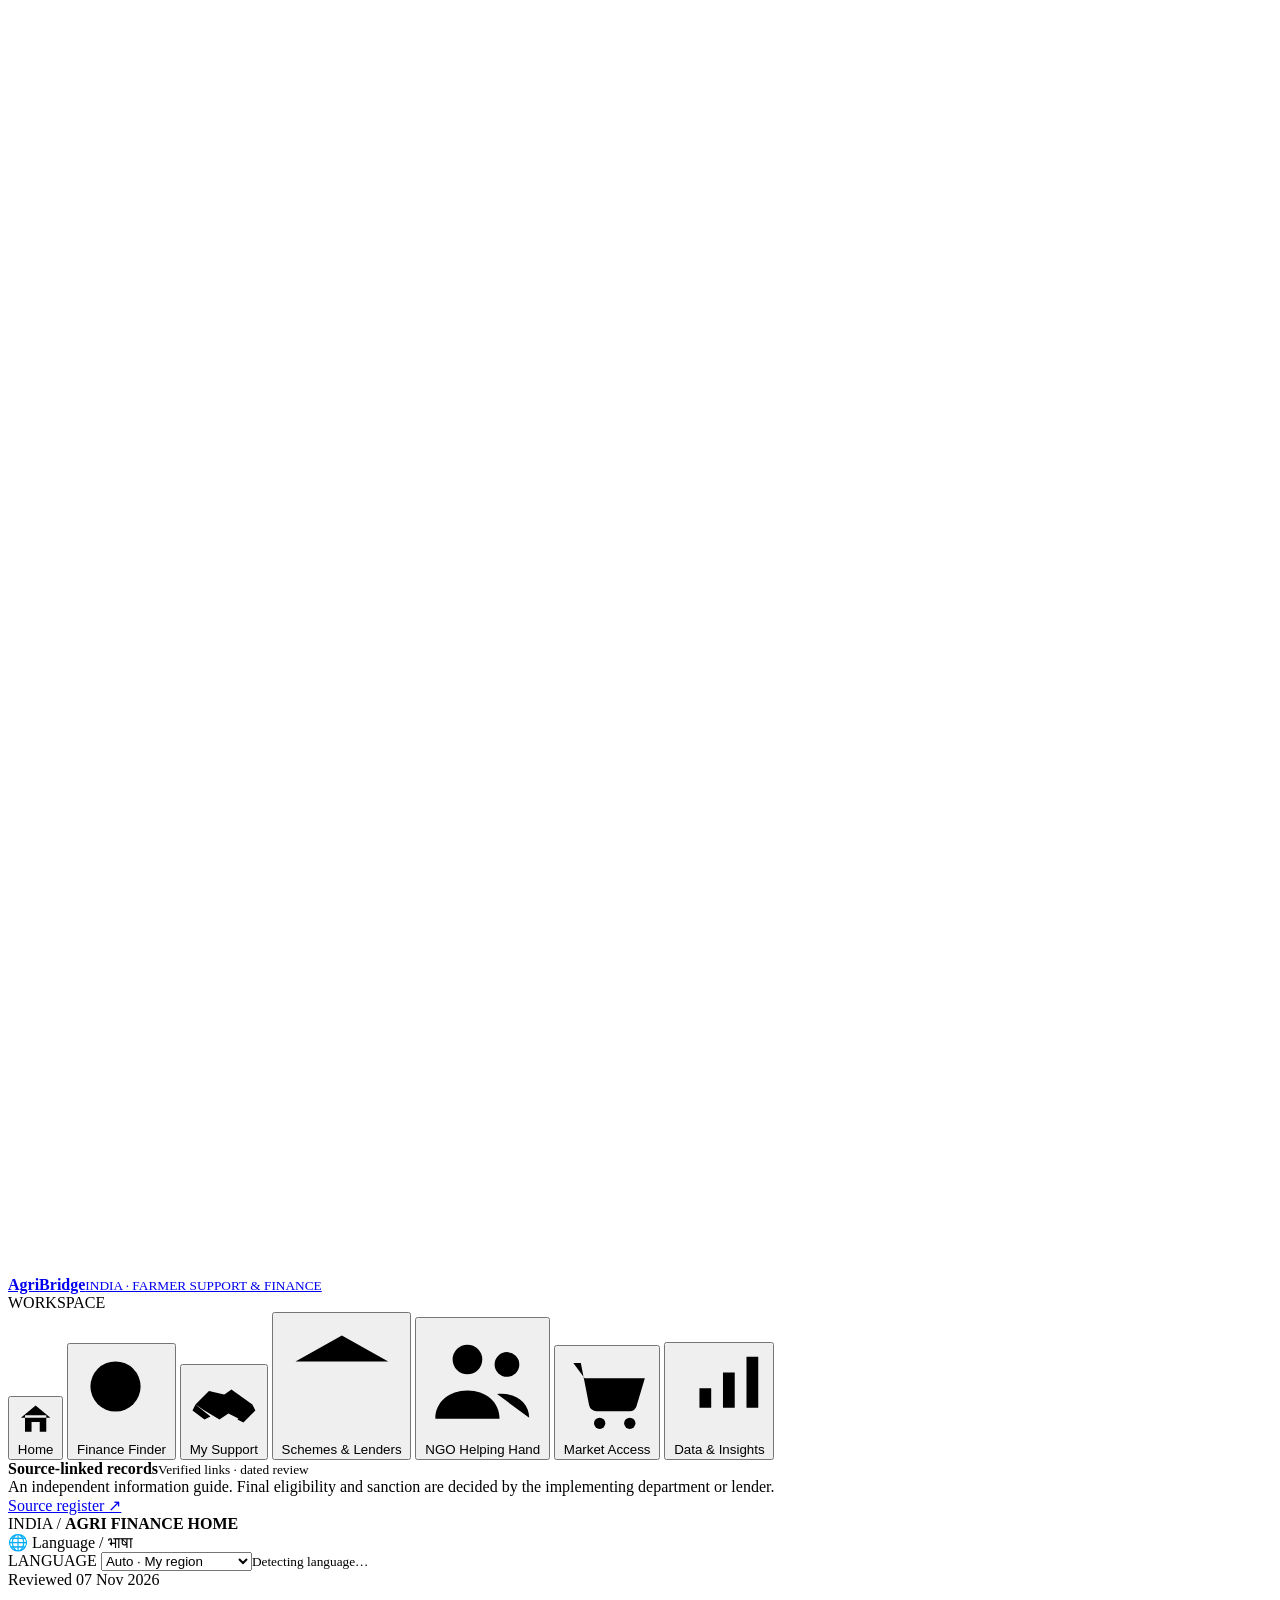
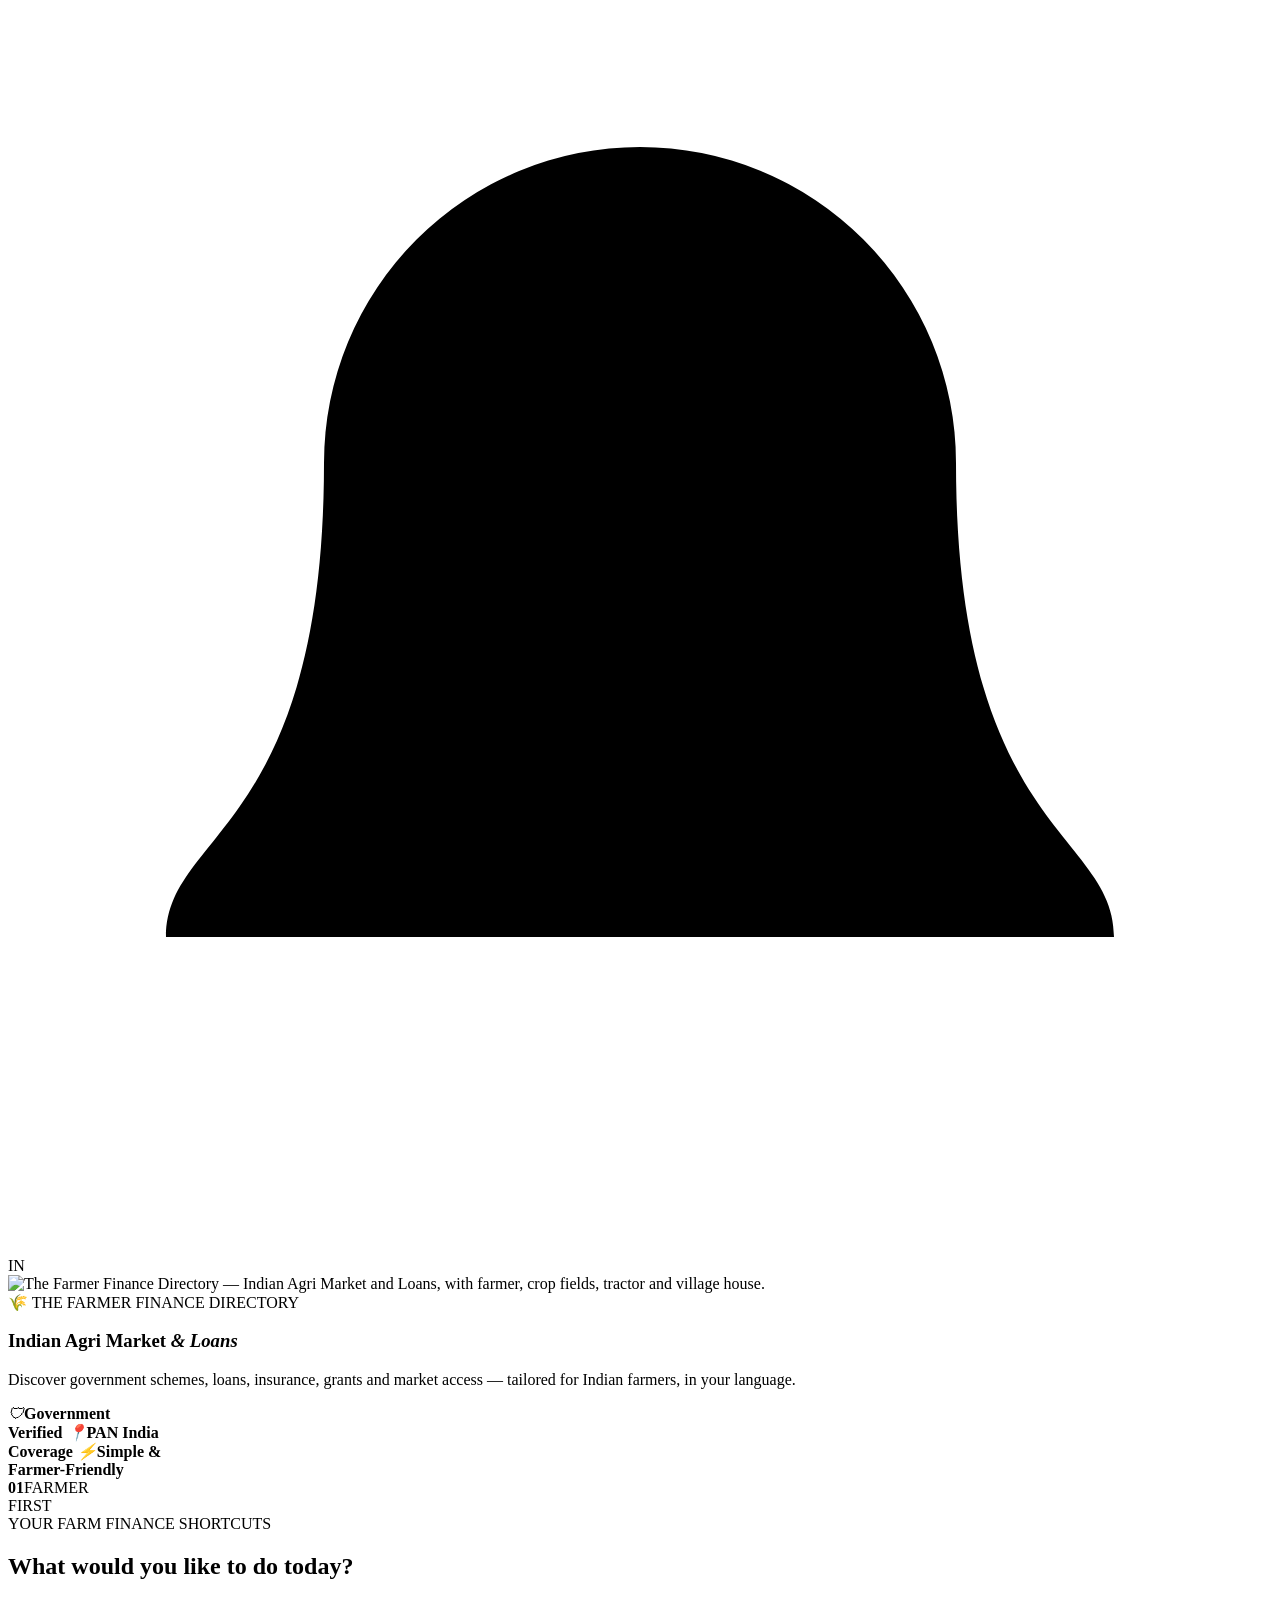
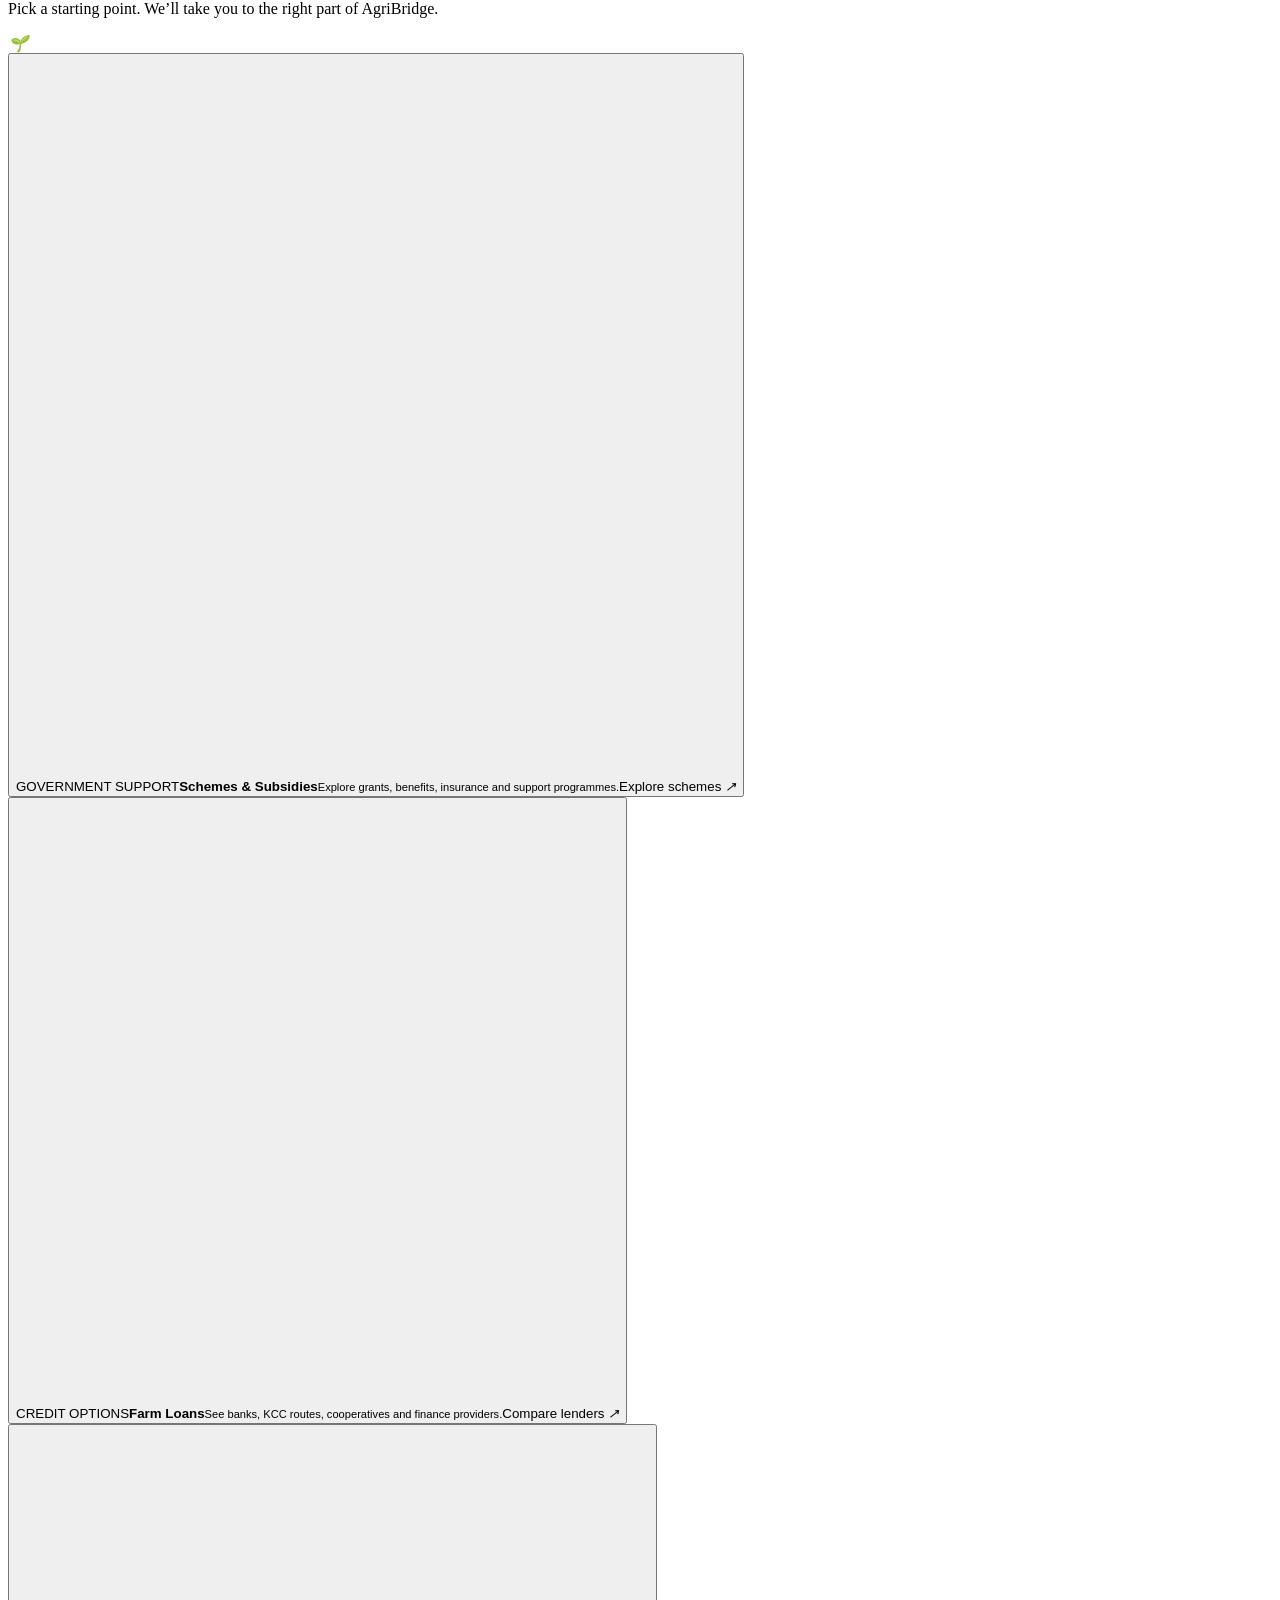
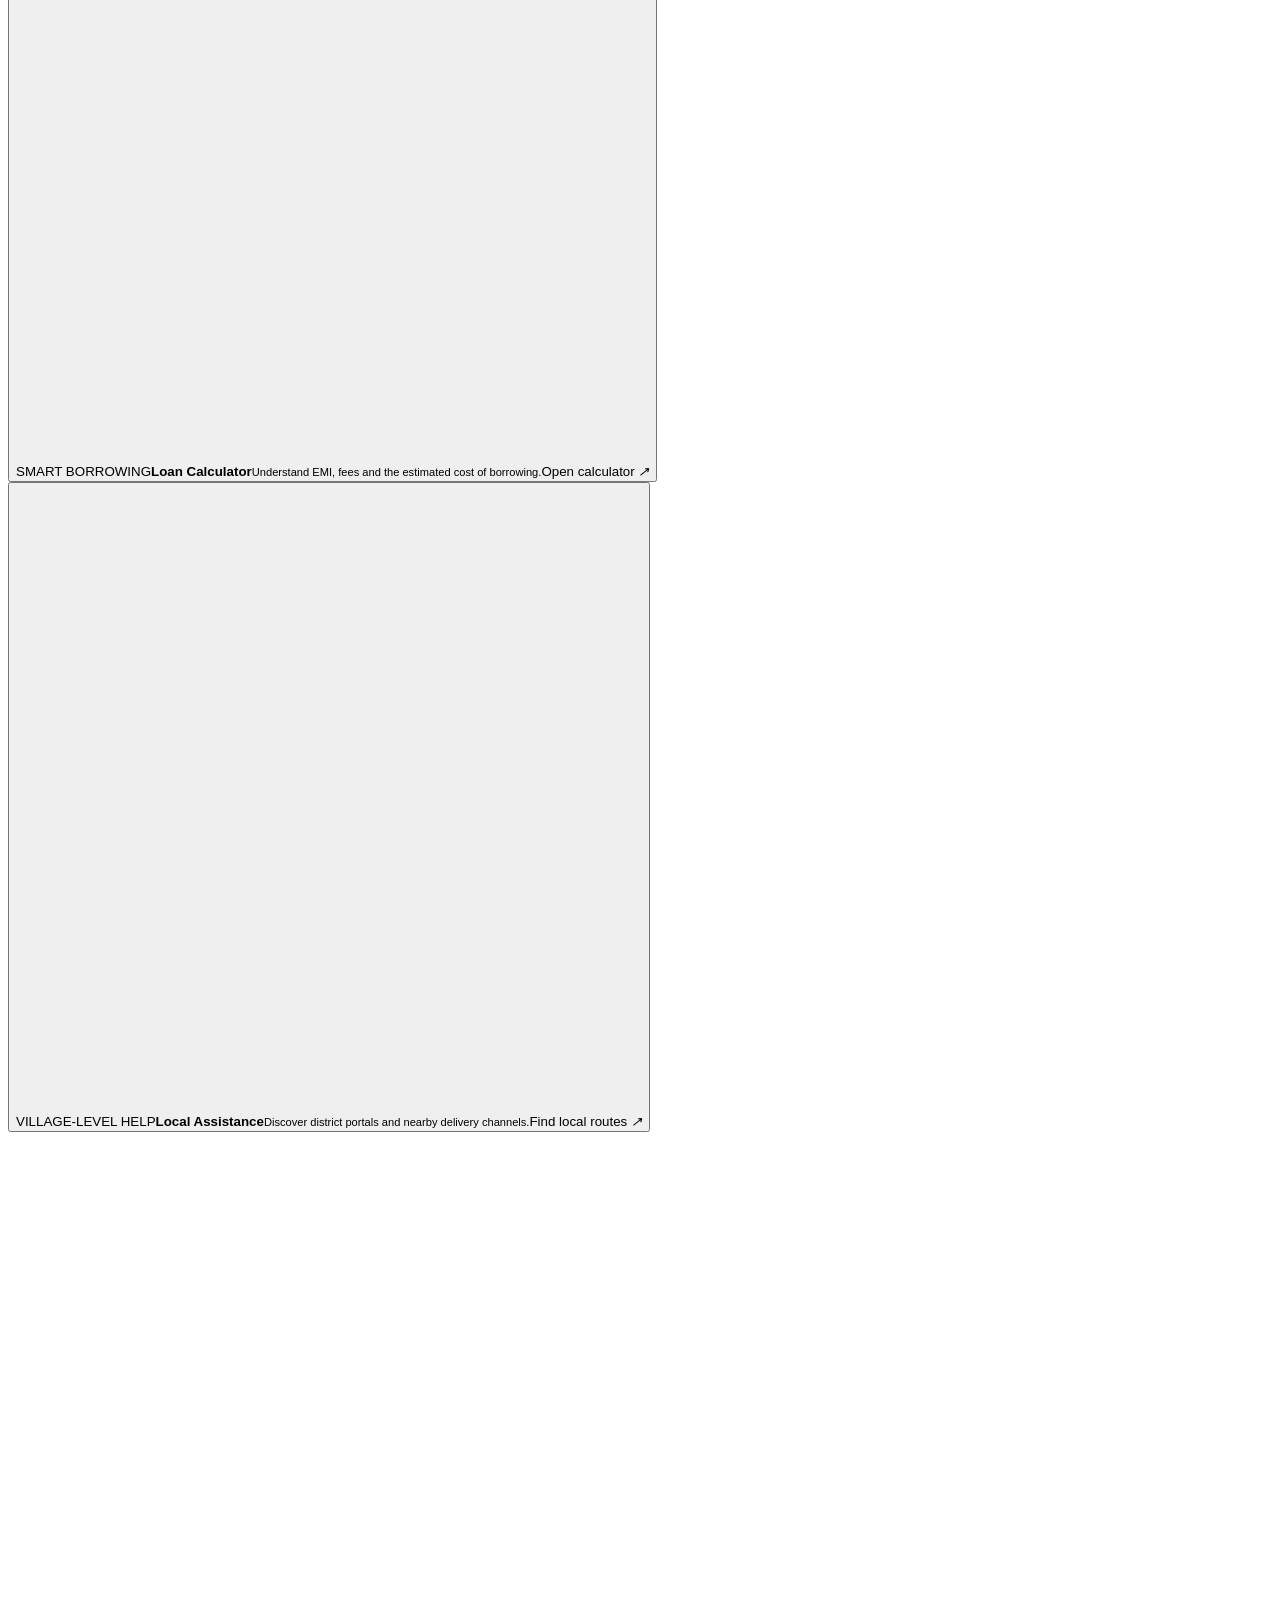
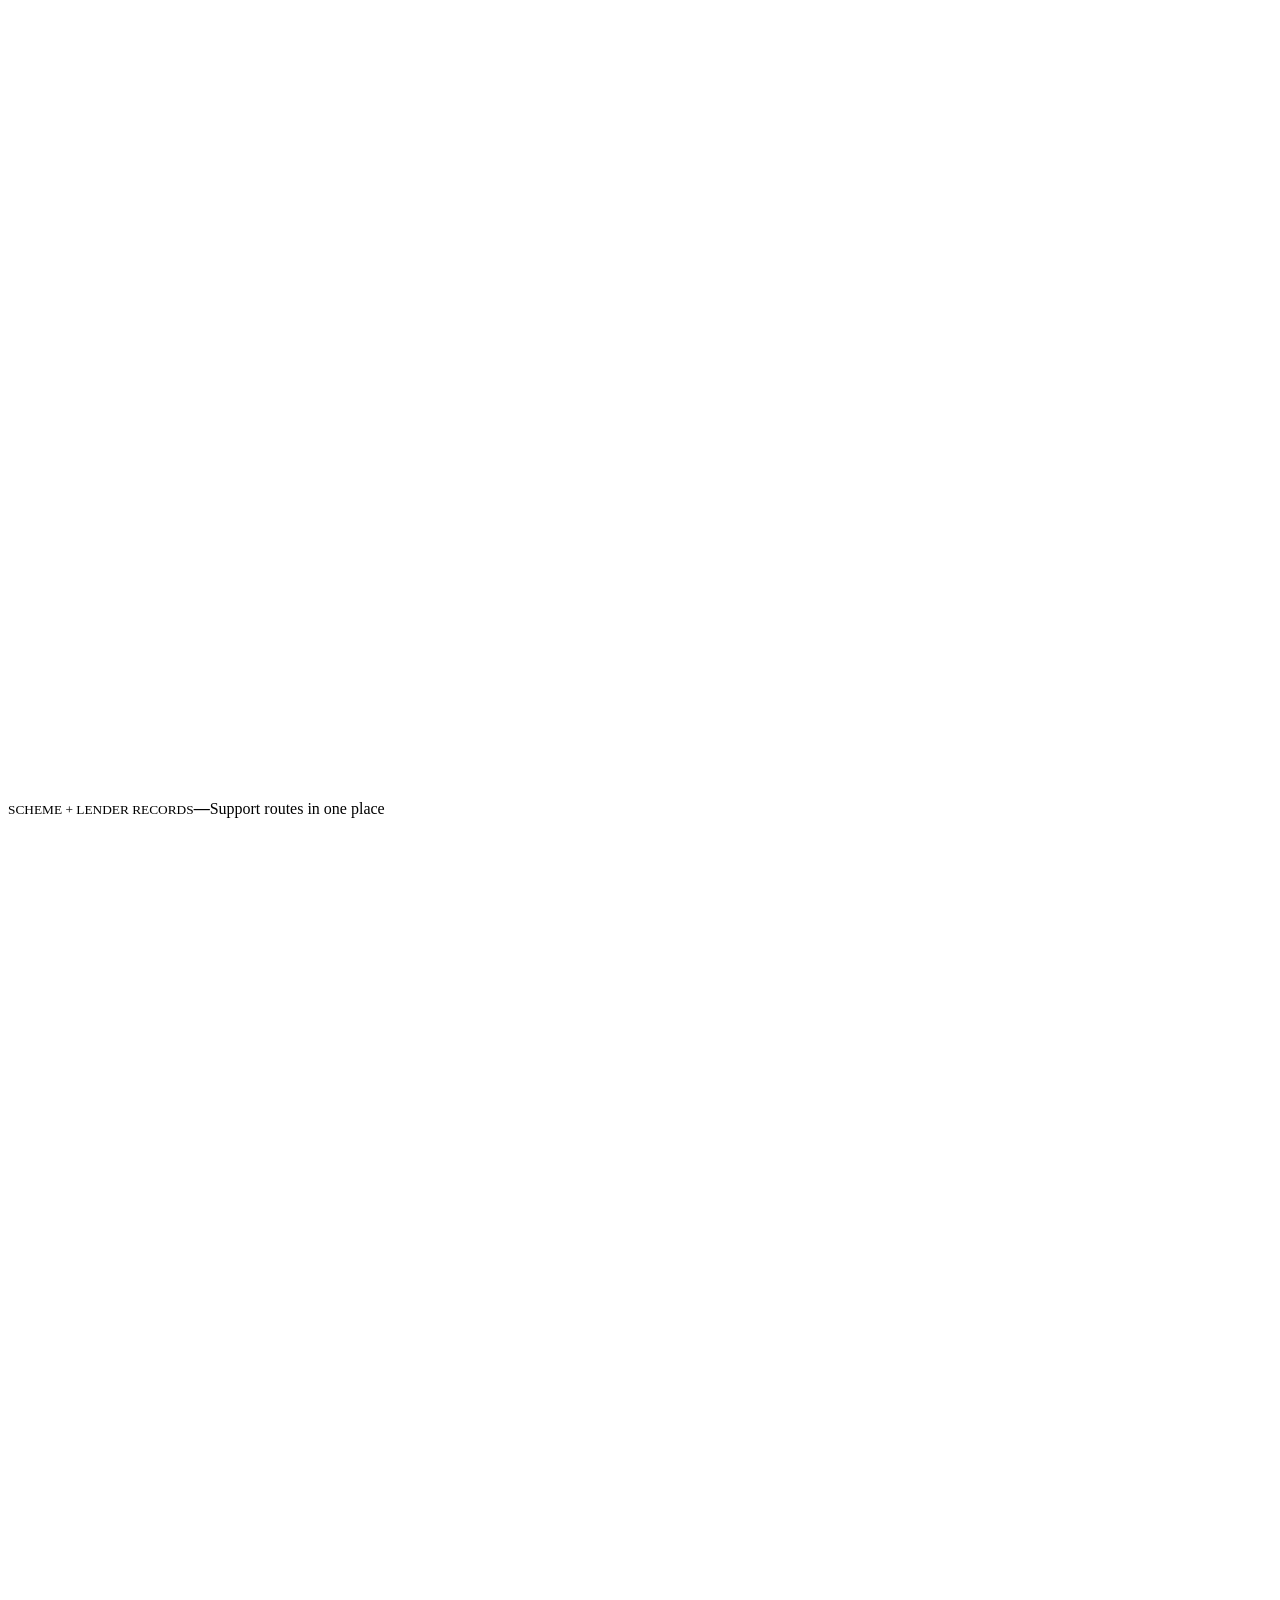
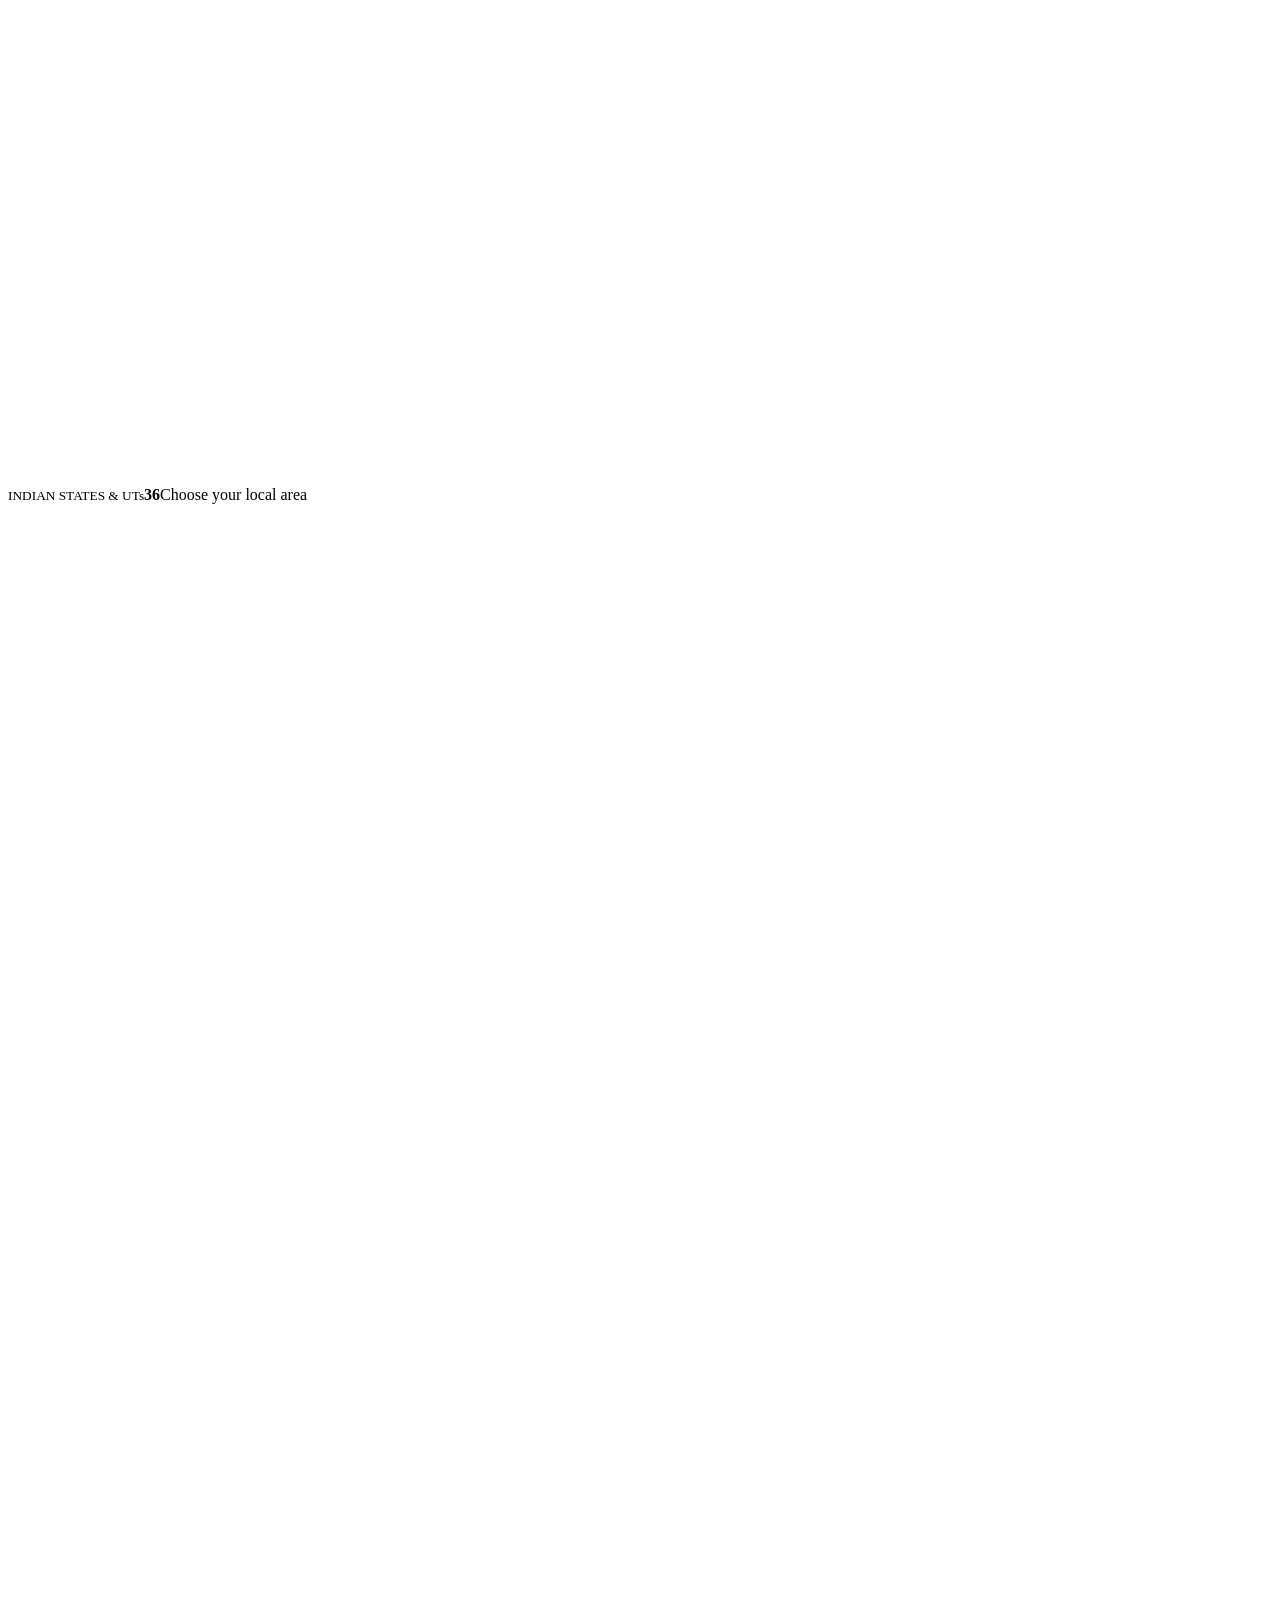
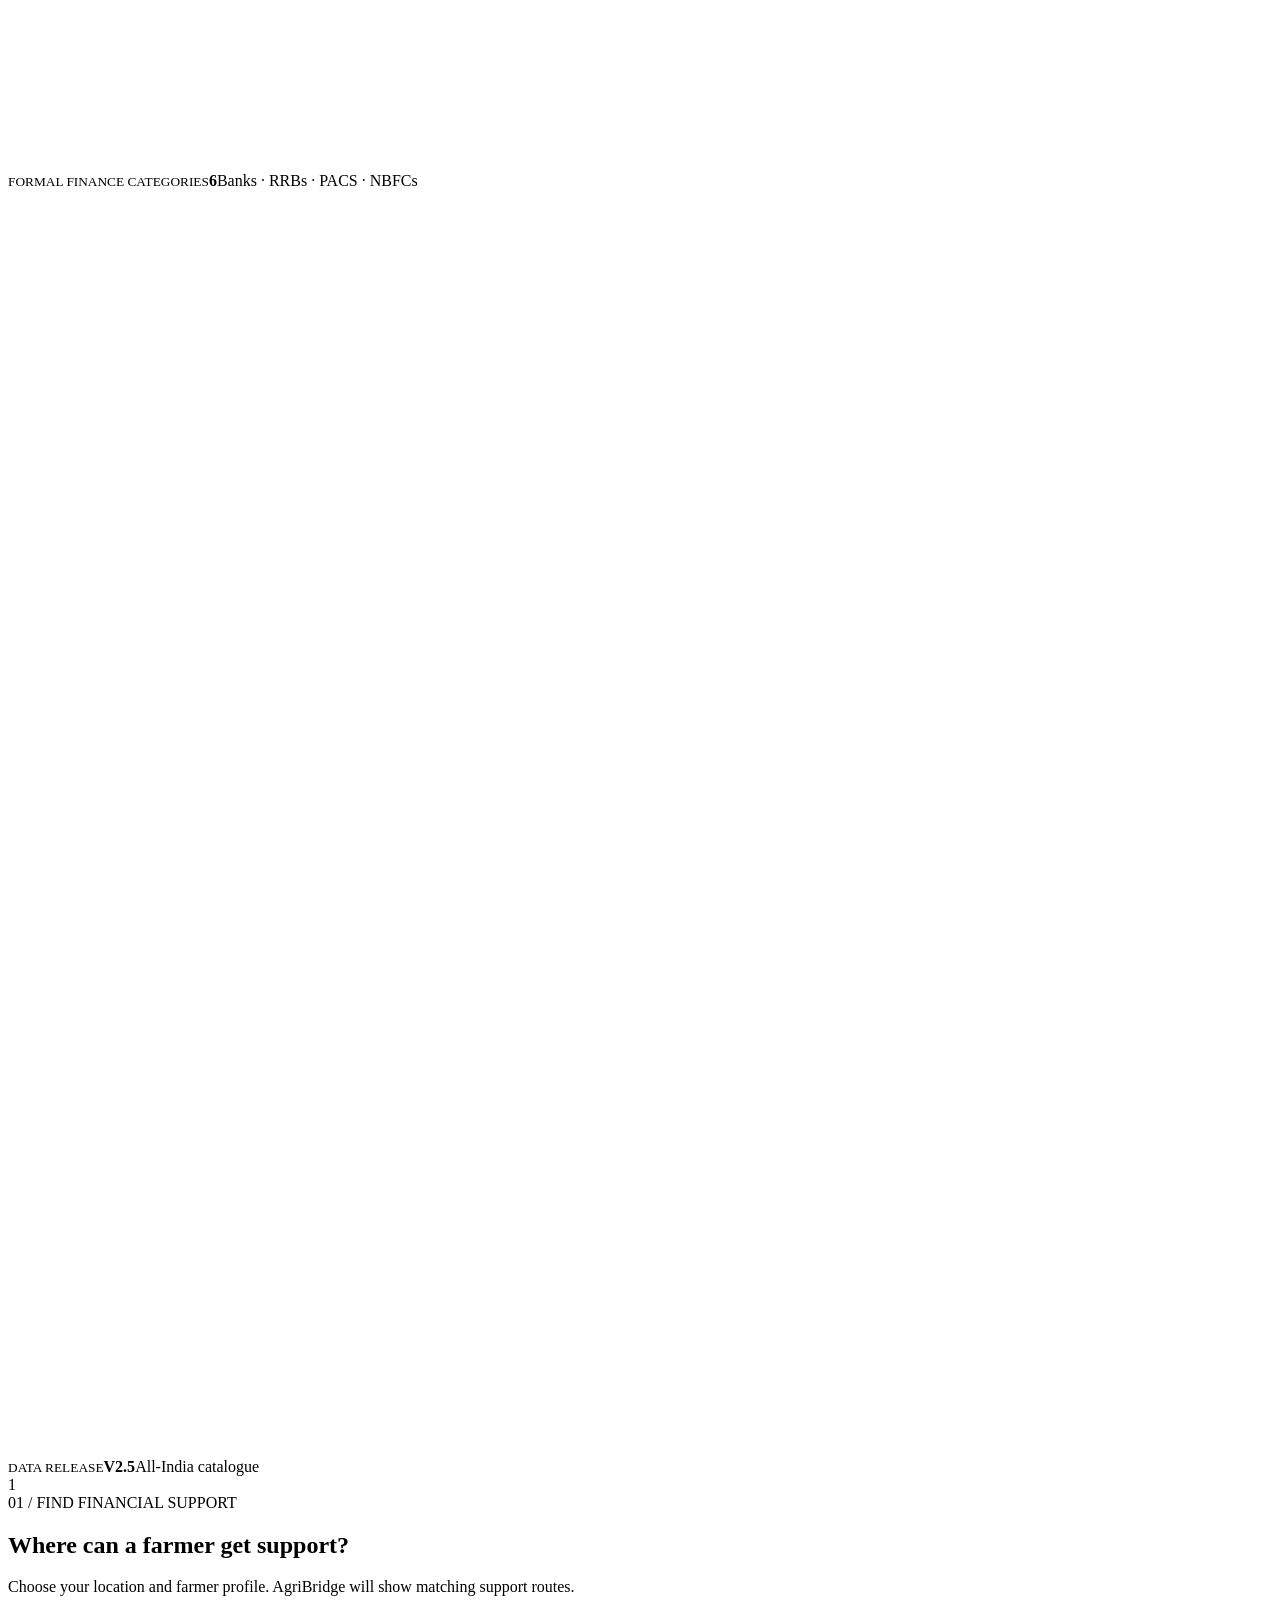
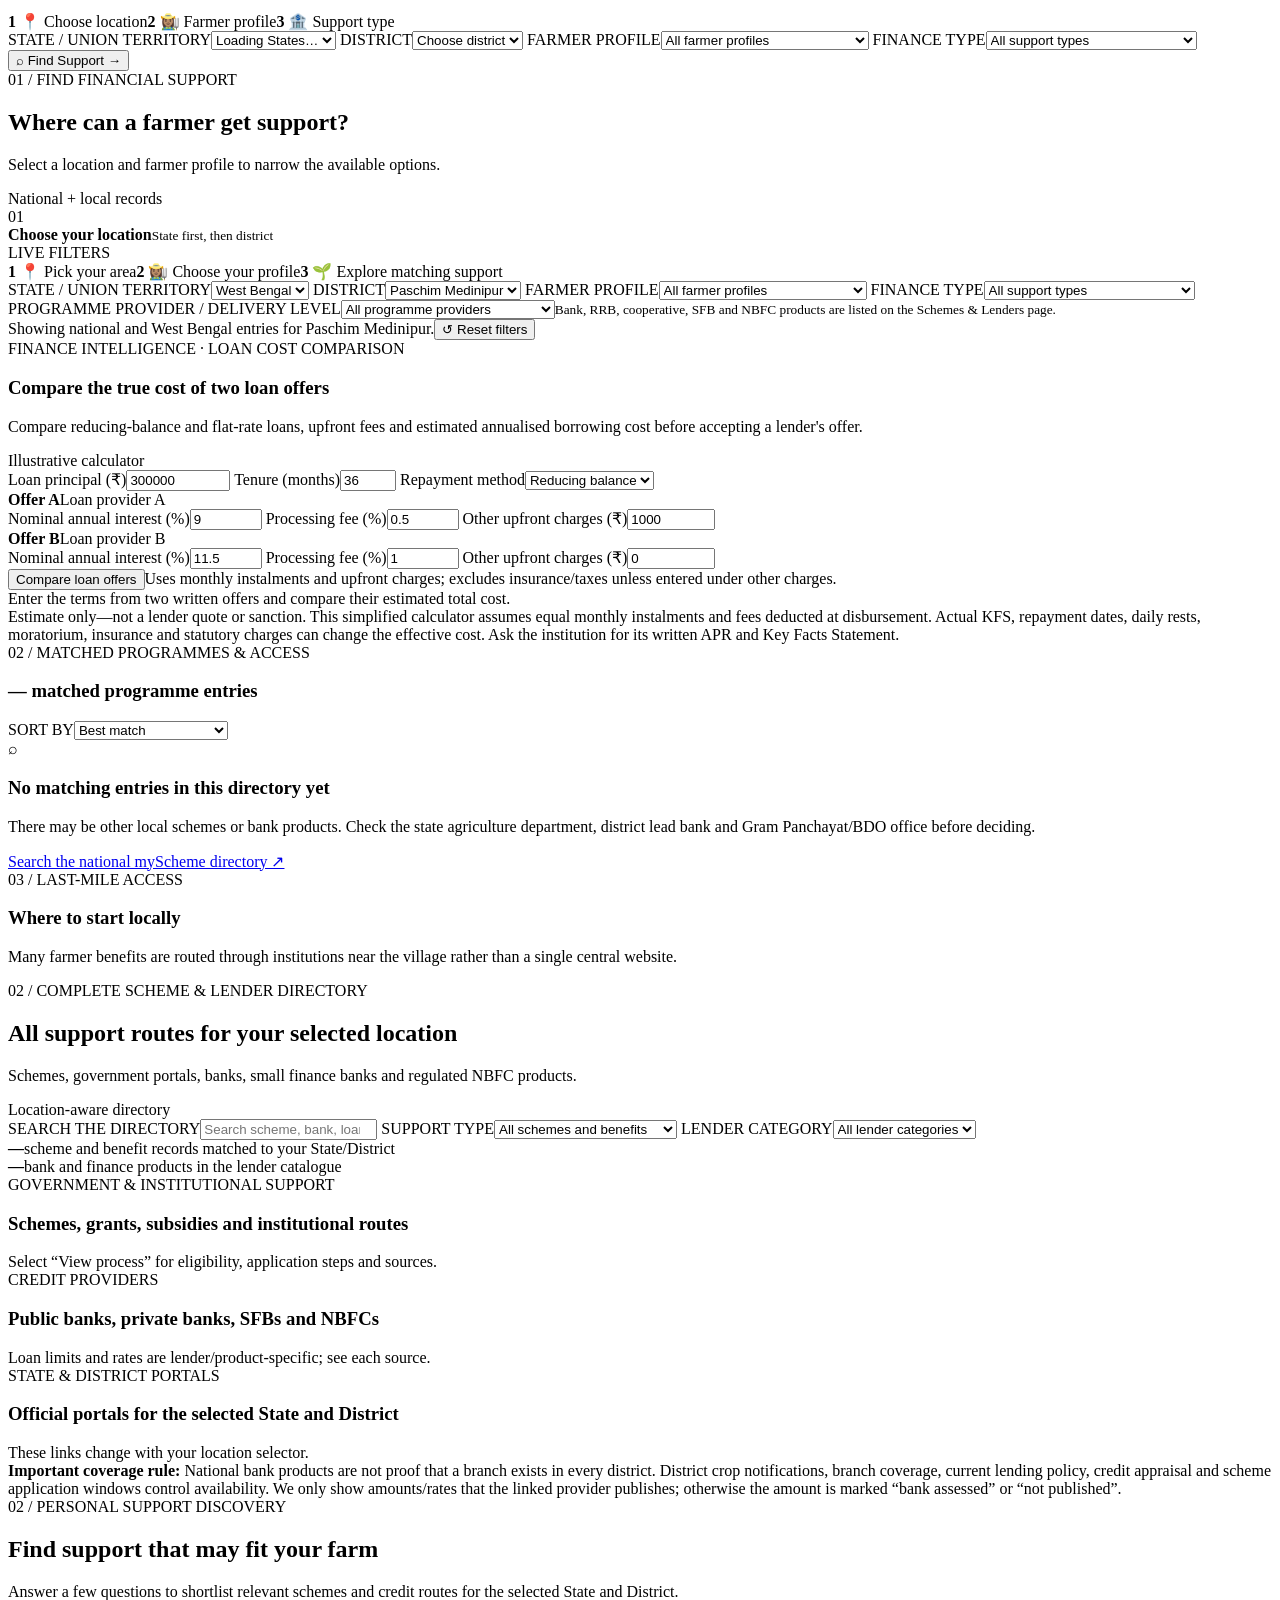
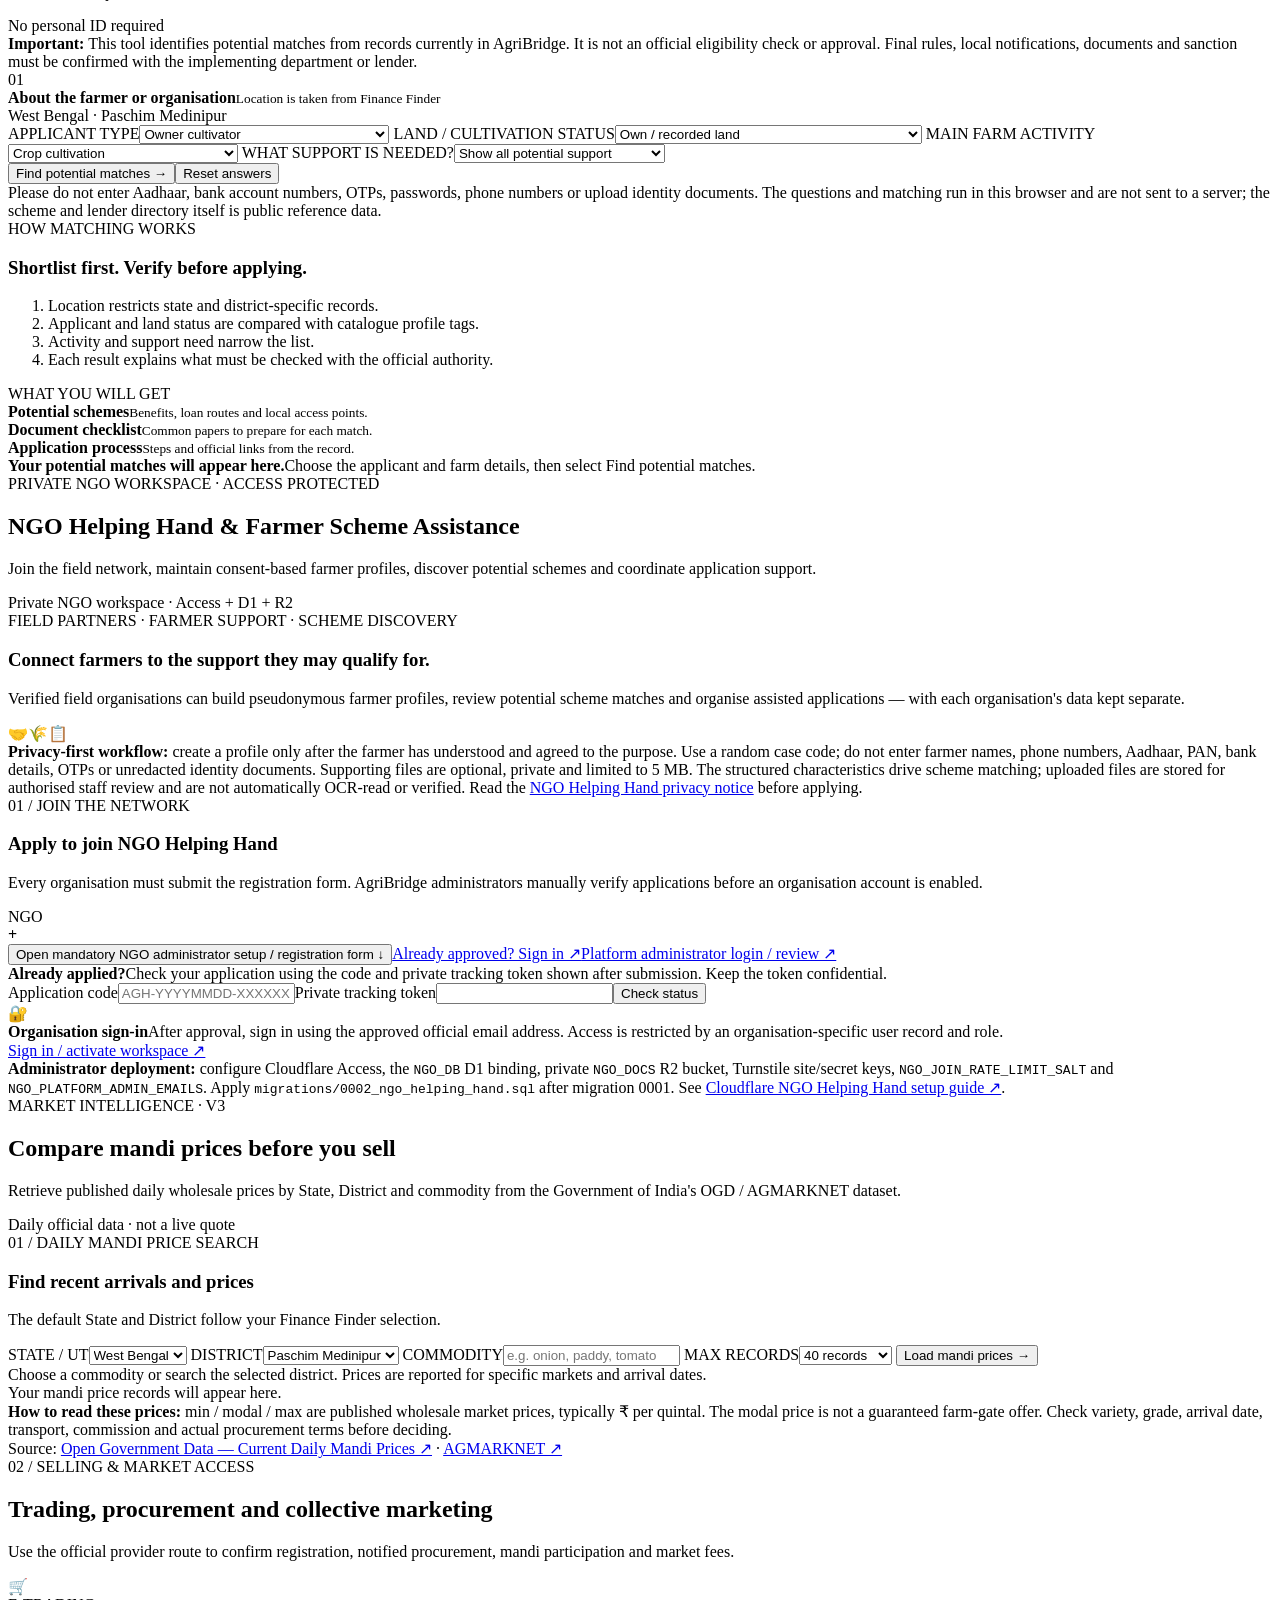
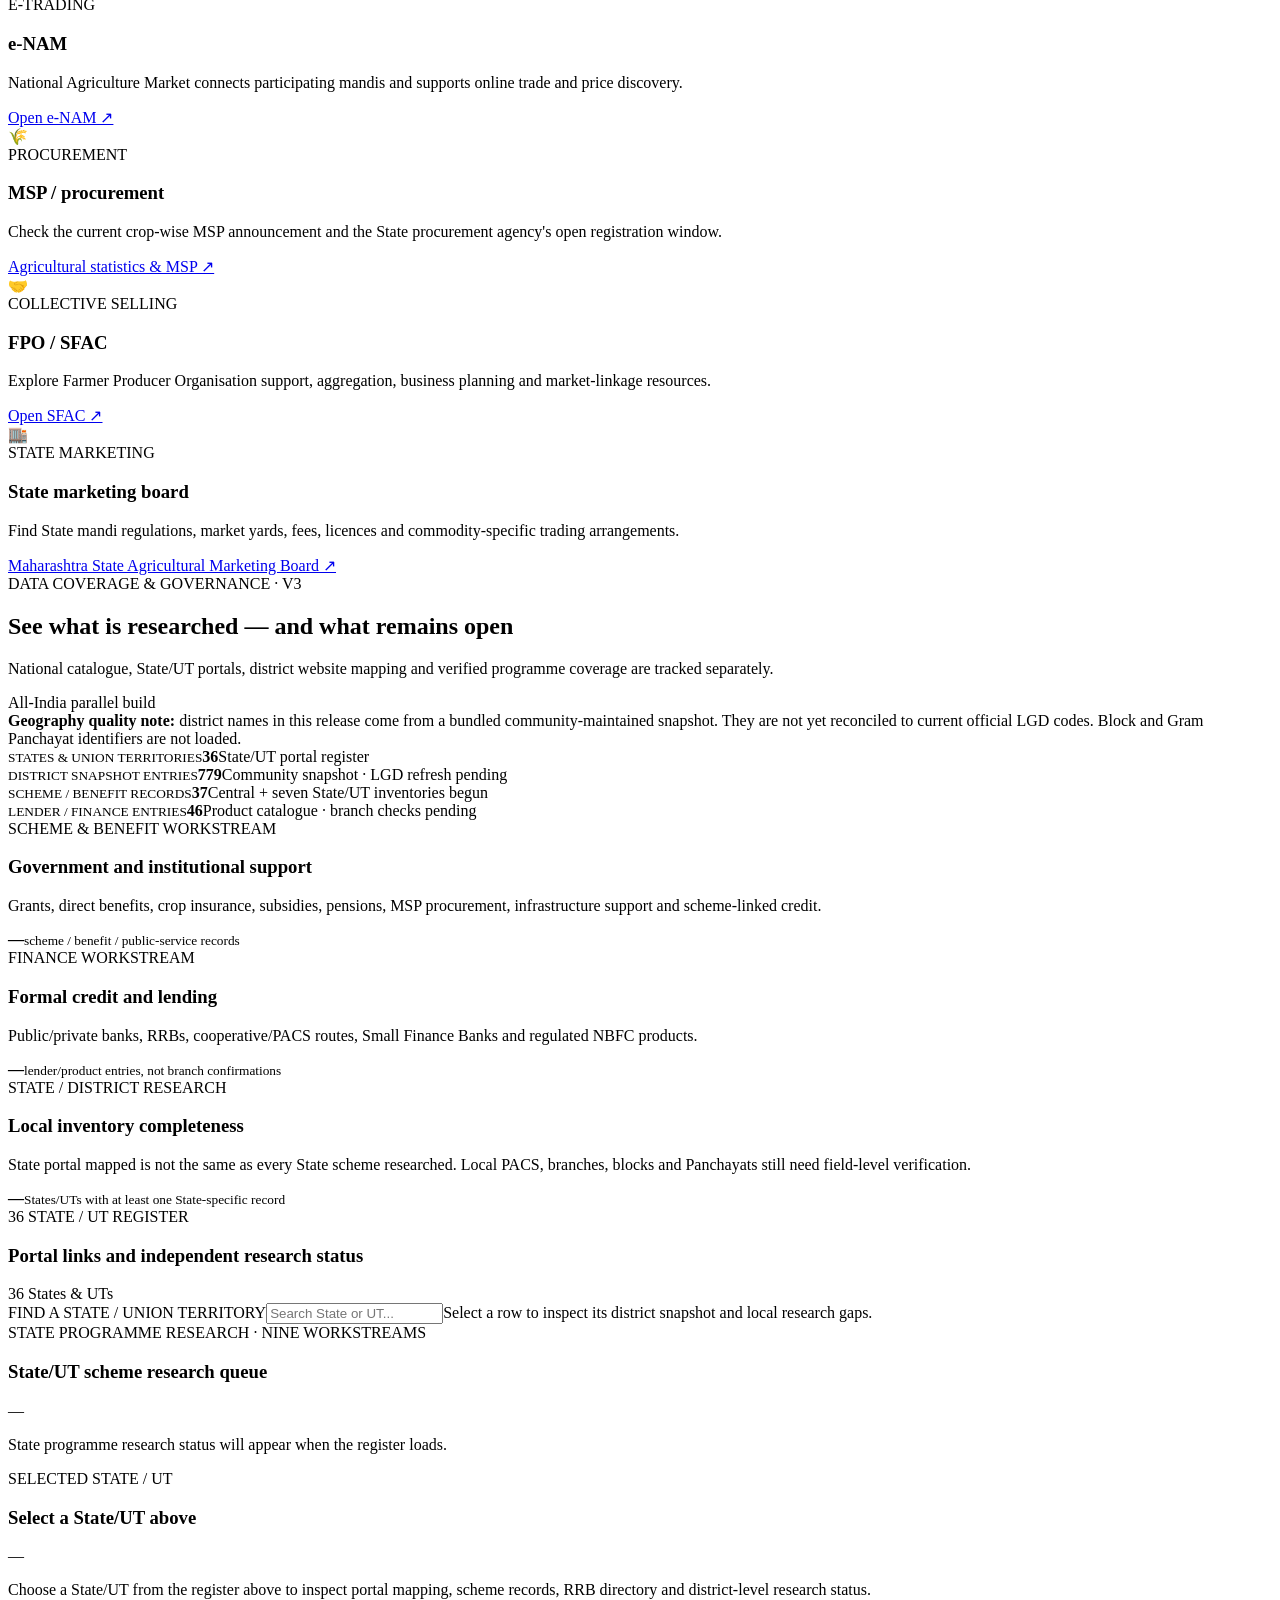
==== ngo-portal/index.html @ 95b58a7a "Create separate Access-protected NGO portal Pages project" ====
<!doctype html>
<html lang="en" data-ngo-portal="true">
<head>
  <meta charset="utf-8" />
  <meta name="viewport" content="width=device-width, initial-scale=1" />
  <meta name="theme-color" content="#102d24" />
  <meta name="description" content="AgriBridge helps Indian farmers and NGOs discover potential schemes, grants, crop insurance, KCC, cooperative credit, bank loans and local application routes by State and District." />
  <meta name="robots" content="noindex,nofollow,noarchive" />
  <link rel="canonical" href="https://indian-agri-loans.pages.dev/" />
  <meta property="og:type" content="website" />
  <meta property="og:title" content="Indian Agri Market &amp; Loans — Farmer Finance Directory" />
  <meta property="og:description" content="Find farmer schemes, grants, KCC, cooperative credit and bank/NBFC loan routes across India by State and District." />
  <meta property="og:url" content="https://agribridge-ngo-portal.pages.dev/" />
  <meta name="twitter:card" content="summary" />
  <meta name="twitter:title" content="Indian Agri Market &amp; Loans" />
  <meta name="twitter:description" content="A source-linked public farmer finance directory for India." />
  <title>AgriBridge NGO Helping Hand — Secure Workspace</title>
  <link rel="preconnect" href="https://fonts.googleapis.com">
  <link rel="preconnect" href="https://fonts.gstatic.com" crossorigin>
  <link href="https://fonts.googleapis.com/css2?family=DM+Sans:wght@400;500;600;700&family=Manrope:wght@400;500;600;700;800&display=swap" rel="stylesheet">
  <link rel="stylesheet" href="styles.css?v=20261104-exact-user-hero" />
</head>
<body data-page="home">
  <div class="app-shell">
    <aside class="sidebar">
      <a class="brand" href="#top" aria-label="Indian Agri Market and Loans home">
        <span class="brand-mark"><svg viewBox="0 0 100 100" aria-hidden="true"><use href="https://indian-agri-loans.pages.dev/assets/agribridge-art.svg#logo-mark"></use></svg></span>
        <span><strong>Agri<span>Bridge</span></strong><small>INDIA · FARMER SUPPORT & FINANCE</small></span>
      </a>
      <div class="side-label">WORKSPACE</div>
      <nav class="side-nav" aria-label="Main navigation">
        <button type="button" class="nav-item active" data-view="home"><span><svg viewBox="0 0 24 24"><path d="M3 11.5 12 4l9 7.5M5.5 10v10h13V10M9.5 20v-6h5v6"/></svg></span> Home</button>
        <button class="nav-item" data-view="finance"><span><svg viewBox="0 0 24 24"><circle cx="10.5" cy="10.5" r="6.5"/><path d="m16 16 5 5"/></svg></span> Finance Finder</button>
        <button class="nav-item" data-view="assistant"><span><svg viewBox="0 0 24 24"><path d="M2.5 12.5 7 8l4 2 3.5-2.5 7 5-4 5-4-2-3 2-5-3z"/><path d="m7 8 3.5 4 3-2.5M2.5 12.5l-1 2 4 3 2-1M21.5 12.5l1 2-4 4-2-1"/></svg></span> My Support</button>
        <button class="nav-item" data-view="directory"><span><svg viewBox="0 0 24 24"><path d="M3 9h18L12 4zM5 10v9m4-9v9m6-9v9m4-9v9M3 21h18"/></svg></span> Schemes &amp; Lenders</button>
        <button class="nav-item" data-view="ngo"><span><svg viewBox="0 0 24 24"><circle cx="9" cy="8" r="3"/><circle cx="17" cy="9" r="2.5"/><path d="M2.5 20c0-3.4 2.8-5.7 6.5-5.7s6.5 2.3 6.5 5.7M15 15c3.5-.4 6.5 1.5 6.5 4.8"/></svg></span> NGO Helping Hand</button>
        <button class="nav-item" data-view="market"><span><svg viewBox="0 0 24 24"><path d="M3 4h2l2.2 11.2a2 2 0 0 0 2 1.6h8.7a2 2 0 0 0 1.9-1.4L22 8H6"/><circle cx="10" cy="20" r="1.5"/><circle cx="18" cy="20" r="1.5"/></svg></span> Market Access</button>
        <button class="nav-item" data-view="coverage"><span><svg viewBox="0 0 24 24"><path d="M3 20V4m0 16h19M7 16v-5h3v5M13 16V7h3v9M19 16V3h3v13"/></svg></span> Data &amp; Insights</button>
      </nav>
      <div class="sidebar-farmer-art" id="sidebar-farmer-illustration" data-ready="1" aria-hidden="true"></div>
      <div class="sidebar-bottom">
        <div class="source-status"><span class="status-dot"></span><div><b>Source-linked records</b><small>Verified links · dated review</small></div></div>
        <div class="side-note">An independent information guide. Final eligibility and sanction are decided by the implementing department or lender.</div>
        <a class="side-link" href="https://indian-agri-loans.pages.dev/SOURCES.md" target="_blank">Source register ↗</a>
      </div>
    </aside>

    <main class="main" id="top">
      <header class="topbar">
        <div class="breadcrumb">INDIA <span>/</span> <strong id="breadcrumb-page">AGRI FINANCE HOME</strong></div>
        <div class="top-right">
          <div class="topbar-language"><span class="topbar-language-label">🌐 Language / भाषा</span><div class="language-picker">
            <label for="language-select" class="sr-only">LANGUAGE</label>
            <select id="language-select" aria-label="Choose website language" title="Auto mode uses approximate IP-region detection, not GPS.">
              <option value="auto">Auto · My region</option><option value="en">English</option>
              <option value="hi">हिन्दी · Hindi</option><option value="bn">বাংলা · Bengali</option>
              <option value="gu">ગુજરાતી · Gujarati</option><option value="mr">मराठी · Marathi</option>
              <option value="ta">தமிழ் · Tamil</option><option value="te">తెలుగు · Telugu</option>
              <option value="kn">ಕನ್ನಡ · Kannada</option><option value="ml">മലയാളം · Malayalam</option>
              <option value="pa">ਪੰਜਾਬੀ · Punjabi</option><option value="ur">اردو · Urdu</option>
              <option value="ne">नेपाली · Nepali</option><option value="sd">سنڌي · Sindhi</option>
            </select><small id="language-status" aria-live="polite">Detecting language…</small>
          </div></div>
          <span class="review-pill"><i></i> Reviewed 07 Nov 2026</span><span class="topbar-bell" aria-hidden="true"><svg viewBox="0 0 24 24"><path d="M18 9a6 6 0 0 0-12 0c0 7-3 7-3 9h18c0-2-3-2-3-9M10 21h4"/></svg><i></i></span><span class="avatar">IN</span>
        </div>
      </header>

      <section id="view-home" class="view active home-view">
      <section class="hero hero-user-image-banner" aria-label="AgriBridge farmer finance directory">
        <img class="hero-user-banner-img" src="https://indian-agri-loans.pages.dev/assets/agribridge-user-banner.png" alt="The Farmer Finance Directory — Indian Agri Market and Loans, with farmer, crop fields, tractor and village house." fetchpriority="high" decoding="async">
        <div class="hero-copy">
          <div class="eyebrow"><span class="eyebrow-line"></span> 🌾 THE FARMER FINANCE DIRECTORY</div>
          <h1>Indian Agri Market <em>&amp; Loans</em></h1>
          <p>Discover government schemes, loans, insurance, grants and market access — tailored for Indian farmers, in your language.</p>
          <div class="hero-badges" aria-label="AgriBridge service highlights">
            <span><i>🛡</i><b>Government<br>Verified</b></span>
            <span><i>📍</i><b>PAN India<br>Coverage</b></span>
            <span><i>⚡</i><b>Simple &amp;<br>Farmer-Friendly</b></span>
          </div>
        </div>
        <div class="hero-art hero-art-photo" aria-hidden="true">
          <div class="hero-stamp"><strong>01</strong><span>FARMER<br>FIRST</span></div>
        </div>
      </section>

      <section class="quick-paths" aria-label="Choose a task">
        <div class="quick-path-heading">
          <div>
            <div class="section-kicker">YOUR FARM FINANCE SHORTCUTS</div>
            <h2>What would you like to do today?</h2>
            <p>Pick a starting point. We’ll take you to the right part of AgriBridge.</p>
          </div>
          <div class="quick-path-mascot" aria-hidden="true"><span id="quick-path-farmer"></span><i>🌱</i></div>
        </div>
        <div class="quick-path-grid">
          <button type="button" class="quick-path-card quick-schemes" data-quick-action="schemes">
     <span class="quick-path-icon"><svg viewBox="0 0 100 100"><use href="https://indian-agri-loans.pages.dev/assets/agribridge-art.svg#action-schemes"></use></svg></span><span class="quick-path-copy"><span class="quick-path-tag">GOVERNMENT SUPPORT</span><b>Schemes &amp; Subsidies</b><small>Explore grants, benefits, insurance and support programmes.</small><span class="quick-path-link">Explore schemes <i>↗</i></span></span>
   </button>
          <button type="button" class="quick-path-card quick-loans" data-quick-action="loans">
     <span class="quick-path-icon"><svg viewBox="0 0 100 100"><use href="https://indian-agri-loans.pages.dev/assets/agribridge-art.svg#action-loans"></use></svg></span><span class="quick-path-copy"><span class="quick-path-tag">CREDIT OPTIONS</span><b>Farm Loans</b><small>See banks, KCC routes, cooperatives and finance providers.</small><span class="quick-path-link">Compare lenders <i>↗</i></span></span>
   </button>
          <button type="button" class="quick-path-card quick-calculator" data-quick-action="calculator">
     <span class="quick-path-icon"><svg viewBox="0 0 100 100"><use href="https://indian-agri-loans.pages.dev/assets/agribridge-art.svg#action-calculator"></use></svg></span><span class="quick-path-copy"><span class="quick-path-tag">SMART BORROWING</span><b>Loan Calculator</b><small>Understand EMI, fees and the estimated cost of borrowing.</small><span class="quick-path-link">Open calculator <i>↗</i></span></span>
   </button>
          <button type="button" class="quick-path-card quick-local" data-quick-action="local">
     <span class="quick-path-icon"><svg viewBox="0 0 100 100"><use href="https://indian-agri-loans.pages.dev/assets/agribridge-art.svg#action-local"></use></svg></span><span class="quick-path-copy"><span class="quick-path-tag">VILLAGE-LEVEL HELP</span><b>Local Assistance</b><small>Discover district portals and nearby delivery channels.</small><span class="quick-path-link">Find local routes <i>↗</i></span></span>
   </button>
        </div>
      </section>

      <section class="metrics" aria-label="Directory summary">
        <article class="metric metric-green"><span class="metric-icon green"><svg viewBox="0 0 100 100"><use href="https://indian-agri-loans.pages.dev/assets/agribridge-art.svg#metric-record"></use></svg></span><div><small>SCHEME + LENDER RECORDS</small><strong id="metric-records">—</strong><span>Support routes in one place</span></div></article>
        <article class="metric metric-gold"><span class="metric-icon gold"><svg viewBox="0 0 100 100"><use href="https://indian-agri-loans.pages.dev/assets/agribridge-art.svg#metric-india"></use></svg></span><div><small>INDIAN STATES &amp; UTs</small><strong>36</strong><span>Choose your local area</span></div></article>
        <article class="metric metric-blue"><span class="metric-icon blue"><svg viewBox="0 0 100 100"><use href="https://indian-agri-loans.pages.dev/assets/agribridge-art.svg#metric-bank"></use></svg></span><div><small>FORMAL FINANCE CATEGORIES</small><strong>6</strong><span>Banks · RRBs · PACS · NBFCs</span></div></article>
        <article class="metric metric-coral"><span class="metric-icon clay"><svg viewBox="0 0 100 100"><use href="https://indian-agri-loans.pages.dev/assets/agribridge-art.svg#metric-data"></use></svg></span><div><small>DATA RELEASE</small><strong>V2.5</strong><span>All-India catalogue</span></div></article>
      </section>

      <section class="home-finder-panel" aria-labelledby="home-finder-title">
        <div class="home-finder-heading">
          <div class="home-finder-step">1</div>
          <div><span class="section-kicker">01 / FIND FINANCIAL SUPPORT</span><h2 id="home-finder-title">Where can a farmer get support?</h2><p>Choose your location and farmer profile. AgriBridge will show matching support routes.</p></div>
          <div class="home-finder-people" id="home-finder-people" data-ready="1" aria-hidden="true"></div>
        </div>
        <form id="home-finder-form" class="home-finder-form">
          <div class="home-finder-progress"><span><b>1</b> 📍 Choose location</span><span><b>2</b> 👩🏽‍🌾 Farmer profile</span><span><b>3</b> 🏦 Support type</span></div>
          <div class="home-finder-fields">
            <label><span>STATE / UNION TERRITORY</span><select id="home-state-select" required><option value="">Loading States…</option></select></label>
            <label><span>DISTRICT</span><select id="home-district-select" required><option value="">Choose district</option></select></label>
            <label><span>FARMER PROFILE</span><select id="home-profile-select">
              <option value="all">All farmer profiles</option><option value="owner">Owner cultivator</option><option value="tenant">Tenant / sharecropper</option><option value="women_shg">Women SHG member</option><option value="mixed_shg">Male / mixed SHG</option><option value="fpo">FPO / cooperative / group</option><option value="allied">Dairy / poultry / fisheries / allied</option><option value="entrepreneur">Agri entrepreneur</option><option value="women_farmer">Women farmer</option>
            </select></label>
            <label><span>FINANCE TYPE</span><select id="home-type-select">
              <option value="all">All support types</option><option value="grant">Grant / direct benefit</option><option value="loan">Loan / credit</option><option value="subsidy">Subsidy / interest support</option><option value="insurance">Crop insurance</option><option value="pension">Farmer pension / social security</option><option value="institution">Institution / access point</option>
            </select></label>
            <button type="submit" class="home-finder-submit">⌕ <span>Find Support</span> <b>→</b></button>
          </div>
        </form>
      </section>      </section>

      <section id="view-finance" class="view">
        <div class="section-heading">
          <div><div class="section-kicker">01 / FIND FINANCIAL SUPPORT</div><h2>Where can a farmer get support?</h2><p>Select a location and farmer profile to narrow the available options.</p></div>
          <div class="scope-label"><span class="scope-dot"></span> National + local records</div>
        </div>

        <div class="finder-panel" id="finder-panel">
          <div class="finder-top"><div><span class="finder-number">01</span><div><b>Choose your location</b><small>State first, then district</small></div></div><span class="live-label"><i></i> LIVE FILTERS</span></div>
          <div class="finder-progress" aria-label="Three simple steps">
            <span><b>1</b> 📍 Pick your area</span><span><b>2</b> 👩🏽‍🌾 Choose your profile</span><span><b>3</b> 🌱 Explore matching support</span>
          </div>
          <div class="filters-grid">
            <label class="filter-field"><span>STATE / UNION TERRITORY</span><select id="state-select"><option value="West Bengal">West Bengal</option></select></label>
            <label class="filter-field"><span>DISTRICT</span><select id="district-select"><option value="Paschim Medinipur">Paschim Medinipur</option></select></label>
            <label class="filter-field"><span>FARMER PROFILE</span><select id="profile-select"><option value="all">All farmer profiles</option><option value="owner">Owner cultivator</option><option value="tenant">Tenant / sharecropper</option><option value="women_shg">Women SHG member</option><option value="mixed_shg">Male / mixed SHG</option><option value="fpo">FPO / cooperative / group</option><option value="allied">Dairy / poultry / fisheries / allied</option><option value="entrepreneur">Agri entrepreneur</option><option value="women_farmer">Women farmer</option></select></label>
            <label class="filter-field"><span>FINANCE TYPE</span><select id="type-select"><option value="all">All support types</option><option value="grant">Grant / direct benefit</option><option value="loan">Loan / credit</option><option value="subsidy">Subsidy / interest support</option><option value="insurance">Crop insurance</option><option value="pension">Farmer pension / social security</option><option value="institution">Institution / access point</option><option value="informal">Informal credit (risk note)</option></select></label>
            <label class="filter-field"><span>PROGRAMME PROVIDER / DELIVERY LEVEL</span><select id="provider-select"><option value="all">All programme providers</option><option value="central-government">Central government</option><option value="state-government">State government</option><option value="local-body">Panchayat / block / local access</option><option value="informal">Informal / unregulated (risk only)</option></select><small class="filter-note">Bank, RRB, cooperative, SFB and NBFC products are listed on the Schemes &amp; Lenders page.</small></label>
          </div>
          <div class="finder-foot"><span id="location-summary">Showing national and West Bengal entries for Paschim Medinipur.</span><button class="reset-btn" id="reset-filters">↺ Reset filters</button></div>
        </div>

        <section id="loan-comparator" class="loan-comparator" aria-labelledby="loan-comparator-title">
          <div class="loan-comparator-head"><div><div class="section-kicker">FINANCE INTELLIGENCE · LOAN COST COMPARISON</div><h3 id="loan-comparator-title">Compare the true cost of two loan offers</h3><p>Compare reducing-balance and flat-rate loans, upfront fees and estimated annualised borrowing cost before accepting a lender's offer.</p></div><span class="scope-label">Illustrative calculator</span></div>
          <div class="loan-calc-inputs">
            <label>Loan principal (₹)<input id="loan-principal" type="number" min="1000" max="100000000" step="1000" value="300000"></label>
            <label>Tenure (months)<input id="loan-tenure" type="number" min="1" max="360" step="1" value="36"></label>
            <label>Repayment method<select id="loan-method"><option value="reducing">Reducing balance</option><option value="flat">Flat rate</option></select></label>
          </div>
          <div class="loan-offers-grid">
            <div class="loan-offer">
              <div class="loan-offer-title"><b>Offer A</b><span>Loan provider A</span></div>
              <label>Nominal annual interest (%)<input id="offer-a-rate" type="number" min="0" max="60" step="0.01" value="9"></label>
              <label>Processing fee (%)<input id="offer-a-fee" type="number" min="0" max="20" step="0.01" value="0.5"></label>
              <label>Other upfront charges (₹)<input id="offer-a-other" type="number" min="0" max="1000000" step="100" value="1000"></label>
            </div>
            <div class="loan-offer">
              <div class="loan-offer-title"><b>Offer B</b><span>Loan provider B</span></div>
              <label>Nominal annual interest (%)<input id="offer-b-rate" type="number" min="0" max="60" step="0.01" value="11.5"></label>
              <label>Processing fee (%)<input id="offer-b-fee" type="number" min="0" max="20" step="0.01" value="1"></label>
              <label>Other upfront charges (₹)<input id="offer-b-other" type="number" min="0" max="1000000" step="100" value="0"></label>
            </div>
          </div>
          <div class="loan-calc-actions"><button class="primary-action" type="button" id="calculate-loans">Compare loan offers</button><span class="loan-calc-hint">Uses monthly instalments and upfront charges; excludes insurance/taxes unless entered under other charges.</span></div>
          <div id="loan-comparison-output" class="loan-comparison-output" aria-live="polite"><div class="loan-calc-placeholder">Enter the terms from two written offers and compare their estimated total cost.</div></div>
          <div class="loan-calc-disclaimer">Estimate only—not a lender quote or sanction. This simplified calculator assumes equal monthly instalments and fees deducted at disbursement. Actual KFS, repayment dates, daily rests, moratorium, insurance and statutory charges can change the effective cost. Ask the institution for its written APR and Key Facts Statement.</div>
        </section>

        <div class="results-head"><div><div class="section-kicker">02 / MATCHED PROGRAMMES & ACCESS</div><h3><span id="results-count">—</span> matched programme entries</h3></div><div class="sort-wrap"><label for="sort-select">SORT BY</label><select id="sort-select"><option value="relevance">Best match</option><option value="amount">Published amount first</option><option value="alpha">Name A–Z</option></select></div></div>
        <div id="coverage-warning" class="coverage-warning hidden"></div>
        <div id="results" class="results-grid" aria-live="polite"></div>
        <div id="empty-state" class="empty-state hidden"><div class="empty-icon">⌕</div><h3>No matching entries in this directory yet</h3><p>There may be other local schemes or bank products. Check the state agriculture department, district lead bank and Gram Panchayat/BDO office before deciding.</p><a href="https://www.myscheme.gov.in/" target="_blank" rel="noopener">Search the national myScheme directory ↗</a></div>

        <section id="route-panel" class="route-panel">
          <div><div class="section-kicker">03 / LAST-MILE ACCESS</div><h3>Where to start locally</h3><p>Many farmer benefits are routed through institutions near the village rather than a single central website.</p></div>
          <div class="route-list" id="route-list" aria-live="polite"></div>
        </section>
      </section>

      
      <section id="view-directory" class="view">
        <div class="section-heading">
          <div><div class="section-kicker">02 / COMPLETE SCHEME & LENDER DIRECTORY</div><h2>All support routes for your selected location</h2><p id="directory-location">Schemes, government portals, banks, small finance banks and regulated NBFC products.</p></div>
          <div class="scope-label"><span class="scope-dot"></span> Location-aware directory</div>
        </div>
        <div class="directory-controls">
          <label class="directory-search"><span>SEARCH THE DIRECTORY</span><input id="directory-search" type="search" placeholder="Search scheme, bank, loan, subsidy or activity..." /></label>
          <label><span>SUPPORT TYPE</span><select id="directory-type"><option value="all">All schemes and benefits</option><option value="grant">Grants / DBT</option><option value="loan">Loans / credit</option><option value="subsidy">Subsidies / interest support</option><option value="insurance">Insurance</option><option value="pension">Pension / social security</option><option value="institution">Access / institution</option></select></label>
          <label><span>LENDER CATEGORY</span><select id="directory-provider"><option value="all">All lender categories</option><option value="public-bank">Public sector bank</option><option value="private-bank">Private bank</option><option value="small-finance-bank">Small finance bank</option><option value="regulated-nbfc">Regulated NBFC</option><option value="cooperative">Cooperative / PACS</option><option value="rrb">Regional rural bank</option></select></label>
        </div>
        <div class="directory-intro">
          <div><b id="directory-scheme-count">—</b><span>scheme and benefit records matched to your State/District</span></div>
          <div><b id="directory-lender-count">—</b><span>bank and finance products in the lender catalogue</span></div>
        </div>
        <div class="directory-block">
          <div class="directory-block-head"><div><div class="section-kicker">GOVERNMENT & INSTITUTIONAL SUPPORT</div><h3>Schemes, grants, subsidies and institutional routes</h3></div><span class="directory-hint">Select “View process” for eligibility, application steps and sources.</span></div>
          <div id="directory-schemes" class="results-grid" aria-live="polite"></div>
        </div>
        <div class="directory-block">
          <div class="directory-block-head"><div><div class="section-kicker">CREDIT PROVIDERS</div><h3>Public banks, private banks, SFBs and NBFCs</h3></div><span class="directory-hint">Loan limits and rates are lender/product-specific; see each source.</span></div>
          <div id="lender-grid" class="lender-grid" aria-live="polite"></div>
        </div>
        <div class="directory-block">
          <div class="directory-block-head"><div><div class="section-kicker">STATE & DISTRICT PORTALS</div><h3>Official portals for the selected State and District</h3></div><span class="directory-hint">These links change with your location selector.</span></div>
          <div id="directory-portals" class="portal-cards" aria-live="polite"></div>
        </div>
        <div class="directory-disclaimer"><b>Important coverage rule:</b> National bank products are not proof that a branch exists in every district. District crop notifications, branch coverage, current lending policy, credit appraisal and scheme application windows control availability. We only show amounts/rates that the linked provider publishes; otherwise the amount is marked “bank assessed” or “not published”.</div>
      </section>

      <section id="view-assistant" class="view">
  <div class="section-heading">
    <div><div class="section-kicker">02 / PERSONAL SUPPORT DISCOVERY</div><h2>Find support that may fit your farm</h2><p>Answer a few questions to shortlist relevant schemes and credit routes for the selected State and District.</p></div>
    <div class="scope-label"><span class="scope-dot"></span> No personal ID required</div>
  </div>
  <div class="assistant-notice"><b>Important:</b> This tool identifies potential matches from records currently in AgriBridge. It is not an official eligibility check or approval. Final rules, local notifications, documents and sanction must be confirmed with the implementing department or lender.</div>
  <div class="assistant-layout">
    <form id="eligibility-form" class="assistant-form">
      <div class="assistant-form-head"><span class="finder-number">01</span><div><b>About the farmer or organisation</b><small>Location is taken from Finance Finder</small></div></div>
      <div class="assistant-location" id="assistant-location">West Bengal · Paschim Medinipur</div>
      <label class="assistant-field"><span>APPLICANT TYPE</span><select id="elig-profile" required>
        <option value="owner">Owner cultivator</option><option value="tenant">Tenant farmer</option><option value="women_shg">Women SHG</option><option value="mixed_shg">Male / mixed SHG</option><option value="fpo">FPO / farmer cooperative</option><option value="allied">Dairy / fisheries / poultry / allied farmer</option><option value="entrepreneur">Agri entrepreneur / micro-enterprise</option><option value="women_farmer">Woman farmer / cultivator</option>
      </select></label>
      <label class="assistant-field"><span>LAND / CULTIVATION STATUS</span><select id="elig-land" required>
        <option value="owner">Own / recorded land</option><option value="tenant">Tenant farmer with cultivation proof</option><option value="sharecropper">Sharecropper / Bargadar</option><option value="group">SHG / FPO / cooperative group</option><option value="landless">Landless but operating an allied / agri enterprise</option>
      </select></label>
      <label class="assistant-field"><span>MAIN FARM ACTIVITY</span><select id="elig-activity" required>
        <option value="crop">Crop cultivation</option><option value="dairy">Dairy / cattle</option><option value="fisheries">Fisheries</option><option value="poultry">Poultry / livestock</option><option value="horticulture">Horticulture / fruit / vegetables</option><option value="machinery">Farm machinery / mechanisation</option><option value="irrigation">Irrigation / water management</option><option value="storage">Storage / warehouse / post-harvest</option><option value="processing">Food / agricultural processing</option><option value="allied">Other allied agriculture</option><option value="agri-enterprise">Agri-enterprise / FPO business</option><option value="group-business">Group livelihood / SHG enterprise</option>
      </select></label>
      <label class="assistant-field"><span>WHAT SUPPORT IS NEEDED?</span><select id="elig-need" required>
        <option value="all">Show all potential support</option><option value="grant">Grant / direct benefit</option><option value="subsidy">Subsidy / interest support</option><option value="loan">Loan / credit</option><option value="insurance">Crop insurance</option><option value="pension">Farmer pension / social security</option><option value="institution">Local help / institution</option>
      </select></label>
      <div class="assistant-form-actions"><button class="primary-action" type="submit">Find potential matches <span>→</span></button><button class="secondary-action" id="elig-reset" type="button">Reset answers</button></div>
      <div class="assistant-privacy">Please do not enter Aadhaar, bank account numbers, OTPs, passwords, phone numbers or upload identity documents. The questions and matching run in this browser and are not sent to a server; the scheme and lender directory itself is public reference data.</div>
    </form>
    <div class="assistant-side">
      <div class="assistant-side-card"><div class="section-kicker">HOW MATCHING WORKS</div><h3>Shortlist first. Verify before applying.</h3><ol><li>Location restricts state and district-specific records.</li><li>Applicant and land status are compared with catalogue profile tags.</li><li>Activity and support need narrow the list.</li><li>Each result explains what must be checked with the official authority.</li></ol></div>
      <div class="assistant-side-card"><div class="section-kicker">WHAT YOU WILL GET</div><div class="assistant-benefit"><b>Potential schemes</b><small>Benefits, loan routes and local access points.</small></div><div class="assistant-benefit"><b>Document checklist</b><small>Common papers to prepare for each match.</small></div><div class="assistant-benefit"><b>Application process</b><small>Steps and official links from the record.</small></div></div>
    </div>
  </div>
  <div id="eligibility-output" class="eligibility-output" aria-live="polite"><div class="eligibility-empty"><b>Your potential matches will appear here.</b><span>Choose the applicant and farm details, then select Find potential matches.</span></div></div>
</section>
<section id="view-ngo" class="view">
  <div class="section-heading">
    <div><div class="section-kicker">PRIVATE NGO WORKSPACE · ACCESS PROTECTED</div><h2>NGO Helping Hand &amp; Farmer Scheme Assistance</h2><p>Join the field network, maintain consent-based farmer profiles, discover potential schemes and coordinate application support.</p></div>
    <div class="scope-label">Private NGO workspace · Access + D1 + R2</div>
  </div>

  <aside class="ngo-help-hero">
    <div class="ngo-help-hero-copy"><span>FIELD PARTNERS · FARMER SUPPORT · SCHEME DISCOVERY</span><h3>Connect farmers to the support they may qualify for.</h3><p>Verified field organisations can build pseudonymous farmer profiles, review potential scheme matches and organise assisted applications — with each organisation's data kept separate.</p></div>
    <div class="ngo-help-hero-art" aria-hidden="true"><span>🤝</span><span>🌾</span><span>📋</span></div>
  </aside>

  <div class="ngo-safety"><b>Privacy-first workflow:</b> create a profile only after the farmer has understood and agreed to the purpose. Use a random case code; do not enter farmer names, phone numbers, Aadhaar, PAN, bank details, OTPs or unredacted identity documents. Supporting files are optional, private and limited to 5 MB. The structured characteristics drive scheme matching; uploaded files are stored for authorised staff review and are not automatically OCR-read or verified. Read the <a href="https://indian-agri-loans.pages.dev/NGO_PRIVACY_NOTICE.md" target="_blank" rel="noopener">NGO Helping Hand privacy notice</a> before applying.</div>

  <div class="ngo-public-entry">
    <div class="ngo-public-entry-head"><div><div class="section-kicker">01 / JOIN THE NETWORK</div><h3>Apply to join NGO Helping Hand</h3><p>Every organisation must submit the registration form. AgriBridge administrators manually verify applications before an organisation account is enabled.</p></div><div class="ngo-join-mark">NGO<br><b>+</b></div></div>
    <div class="ngo-join-actions"><button class="primary-action" type="button" id="ngo-open-join-form">Open mandatory NGO administrator setup / registration form ↓</button><a class="secondary-action" id="ngo-access-login" href="https://agribridge-ngo-portal.pages.dev/?page=ngo" rel="noopener">Already approved? Sign in ↗</a><a class="secondary-action" href="https://agribridge-ngo-portal.pages.dev/?page=ngo" rel="noopener">Platform administrator login / review ↗</a></div>

    <form id="ngo-join-form" class="ngo-join-form" hidden>
      <div class="ngo-form-intro"><b>Organisation application</b><span>Fields marked * are mandatory. Submit once per organisation. This form is for NGO/field-organisation onboarding, not farmer scheme applications.</span></div>
      <div class="ngo-form-grid">
        <label>Organisation / NGO name *<input id="ngo-join-org-name" maxlength="160" autocomplete="organization" required></label>
        <label>Organisation type *<select id="ngo-join-org-type" required><option value="">Select type</option><option>Trust</option><option>Registered Society</option><option>Section 8 Company</option><option>FPO / Cooperative</option><option>SHG Federation</option><option>Community-based organisation</option><option>Other</option></select></label>
        <label>Registration number<input id="ngo-join-reg-number" maxlength="100" placeholder="Enter number, or write Not registered"></label>
        <label>Registration year<input id="ngo-join-reg-year" type="number" min="1900" max="2026" placeholder="YYYY"></label>
        <label>State / UT *<select id="ngo-join-state" required><option value="">Select State / UT</option></select></label>
        <label>District / main operating district *<select id="ngo-join-district" required><option value="">Select district</option></select></label>
        <label class="ngo-field-wide">Districts / blocks / villages served *<textarea id="ngo-join-districts" rows="2" maxlength="1200" placeholder="List the districts or areas where your team works" required></textarea></label>
        <label>Organisation website (optional)<input id="ngo-join-website" type="url" maxlength="240" placeholder="https://"></label>
        <label>Contact person's name *<input id="ngo-join-contact-name" maxlength="100" autocomplete="name" required></label>
        <label>Role / designation *<input id="ngo-join-contact-role" maxlength="100" required></label>
        <label>Official work email *<input id="ngo-join-email" type="email" maxlength="254" autocomplete="email" required></label>
        <label>Contact phone *<input id="ngo-join-phone" type="tel" maxlength="24" autocomplete="tel" placeholder="+91..." required></label>
        <label class="ngo-field-wide">Describe your organisation's farmer-support work *<textarea id="ngo-join-work" rows="4" maxlength="2000" minlength="40" placeholder="Describe the communities served, agriculture activities, field capacity and scheme/application support your organisation provides." required></textarea></label>
      </div>
      <label class="ngo-honeypot" aria-hidden="true">Leave this field empty<input id="ngo-join-website-field" tabindex="-1" autocomplete="off"></label>
      <div class="ngo-join-notice"><b>How approval works</b><ol><li>Submit the organisation details and privacy declaration.</li><li>AgriBridge reviews the organisation and may request additional evidence through an independently verified contact channel.</li><li>On approval, the submitted official email is provisioned as the first organisation administrator. The person signs in using the configured Cloudflare Access identity method.</li><li>Additional staff are provisioned with organisation-specific roles by the organisation administrator/platform operator.</li></ol></div>
      <label class="ngo-consent-check"><input id="ngo-join-privacy" type="checkbox" required><span>I have read the <a href="https://indian-agri-loans.pages.dev/NGO_PRIVACY_NOTICE.md" target="_blank" rel="noopener">privacy notice</a> and agree that AgriBridge may use the organisation contact details in this application to review and administer this membership request. *</span></label>
      <label class="ngo-consent-check"><input id="ngo-join-accuracy" type="checkbox" required><span>I confirm that I am authorised to submit this application and that the organisation information is accurate to the best of my knowledge. *</span></label>
      <div id="ngo-join-captcha" class="ngo-turnstile" aria-label="Anti-spam verification"></div>
      <div class="ngo-actions"><button type="submit" class="primary-action" id="ngo-join-submit" disabled>Submit organisation application <span>→</span></button><span id="ngo-join-status" class="ngo-save-status" aria-live="polite">Secure application service is checking configuration…</span></div>
      <div id="ngo-join-result" class="ngo-join-result" hidden aria-live="polite"></div>
    </form>

    <div class="ngo-status-check">
      <div><b>Already applied?</b><span>Check your application using the code and private tracking token shown after submission. Keep the token confidential.</span></div>
      <form id="ngo-join-status-form"><label>Application code<input id="ngo-status-code" placeholder="AGH-YYYYMMDD-XXXXXX" required></label><label>Private tracking token<input id="ngo-status-token" type="password" autocomplete="off" required></label><button class="secondary-action" type="submit">Check status</button></form>
      <div id="ngo-join-status-result" aria-live="polite"></div>
    </div>
  </div>

  <div id="ngo-admin-panel" class="ngo-card ngo-admin-panel" hidden>
    <div class="ngo-card-head"><div><div class="section-kicker">PLATFORM CONTROL · RESTRICTED</div><h3>Review NGO membership applications</h3></div><button class="secondary-action" type="button" id="ngo-admin-refresh">Refresh queue</button></div>
    <p class="ngo-help">Only the configured AgriBridge platform administrator can access this review queue. Approving an application provisions the applicant's verified email as the organisation administrator.</p>
    <div id="ngo-admin-status" class="ngo-save-status" aria-live="polite">Not connected.</div>
    <div id="ngo-admin-applications" class="ngo-admin-applications"><div class="no-directory-results">Open the administrator review panel to load pending applications.</div></div>
  </div>

  <div id="ngo-workspace-status" class="ngo-workspace-status" aria-live="polite">
    <div class="ngo-status-icon">🔐</div><div class="ngo-status-copy"><b>Organisation sign-in</b><span>After approval, sign in using the approved official email address. Access is restricted by an organisation-specific user record and role.</span></div>
    <div class="ngo-status-actions"><a class="primary-action" id="ngo-access-login-inline" href="https://agribridge-ngo-portal.pages.dev/?page=ngo" rel="noopener">Sign in / activate workspace ↗</a></div>
  </div>

  <div id="ngo-workspace-ready" hidden>
    <div class="ngo-workspace-meta"><span id="ngo-org-label">Organisation workspace</span><span id="ngo-role-label">Role</span><span id="ngo-sync-label">Synced to secure database</span></div>

    <div class="ngo-card ngo-farmer-workspace" id="ngo-farmer-workspace">
      <div class="ngo-card-head"><div><div class="section-kicker">02 / FARMER SUPPORT DESK</div><h3>Farmer profiles &amp; scheme recommendations</h3></div><span class="ngo-local-tag">Private to your organisation</span></div>
      <p class="ngo-help">Create a pseudonymous case profile after obtaining the farmer's permission. AgriBridge compares the entered characteristics with its scheme catalogue and displays potential matches, not an official eligibility decision.</p>
      <form id="ngo-farmer-form" class="ngo-farmer-form">
        <div class="ngo-farmer-grid">
          <label>Anonymous farmer / case code *<input id="ngo-farmer-ref" maxlength="40" placeholder="e.g. FARM-CASE-001" required></label>
          <label>State / UT *<select id="ngo-farmer-state" required><option value="">Select State</option></select></label>
          <label>District *<select id="ngo-farmer-district" required><option value="">Select district</option></select></label>
          <label>Farmer / applicant profile *<select id="ngo-farmer-profile" required><option value="owner">Owner cultivator</option><option value="tenant">Tenant farmer</option><option value="women_farmer">Woman farmer</option><option value="women_shg">Women SHG member</option><option value="mixed_shg">Mixed SHG member</option><option value="fpo">FPO / cooperative</option><option value="entrepreneur">Agri entrepreneur</option><option value="allied">Allied farmer</option></select></label>
          <label>Land / cultivation status *<select id="ngo-farmer-land" required><option value="owner">Own / recorded land</option><option value="tenant">Tenant farmer with proof</option><option value="sharecropper">Sharecropper</option><option value="group">SHG / FPO / group</option><option value="landless">Landless / allied enterprise</option></select></label>
          <label>Main farm activity *<select id="ngo-farmer-activity" required><option value="crop">Crop cultivation</option><option value="dairy">Dairy / cattle</option><option value="fisheries">Fisheries</option><option value="poultry">Poultry / livestock</option><option value="horticulture">Horticulture</option><option value="machinery">Farm machinery</option><option value="irrigation">Irrigation / water</option><option value="storage">Storage / post-harvest</option><option value="processing">Food processing</option><option value="allied">Other allied agriculture</option><option value="agri-enterprise">Agri enterprise / FPO business</option><option value="group-business">Group livelihood / SHG enterprise</option></select></label>
          <label>Support needed *<select id="ngo-farmer-need" required><option value="all">All potential support</option><option value="grant">Grant / direct benefit</option><option value="subsidy">Subsidy / interest support</option><option value="loan">Loan / credit</option><option value="insurance">Crop insurance</option><option value="institution">Local help / institution</option></select></label>
          <label>Main crop / commodity<input id="ngo-farmer-crop" maxlength="80" placeholder="e.g. paddy, wheat, cotton"></label>
          <label>Cultivated area<input id="ngo-farmer-area" type="number" min="0.01" max="10000" step="0.01" placeholder="Optional"></label>
          <label>Area unit<select id="ngo-farmer-area-unit"><option value="acre">Acres</option><option value="hectare">Hectares</option></select></label>
          <label>Season<select id="ngo-farmer-season"><option value="unknown">Not specified</option><option value="kharif">Kharif</option><option value="rabi">Rabi</option><option value="zaid">Zaid</option><option value="perennial">Perennial / year-round</option></select></label>
          <label>Irrigation status<select id="ngo-farmer-irrigation"><option value="unknown">Not specified</option><option value="irrigated">Irrigated</option><option value="rainfed">Rainfed</option><option value="mixed">Mixed</option></select></label>
        </div>
        <label class="ngo-consent-check"><input type="checkbox" id="ngo-farmer-consent" required><span>I confirm that the farmer has been informed in a language they understand about this profile, scheme matching and optional document storage, and has freely agreed. I have not entered direct identifiers. *</span></label>
        <div class="ngo-actions"><button type="submit" class="primary-action" id="ngo-farmer-submit">Save farmer profile &amp; find schemes →</button><button type="button" class="secondary-action" id="ngo-farmer-cancel-edit" hidden>Cancel edit</button><span id="ngo-farmer-status" class="ngo-save-status" aria-live="polite">No farmer profile submitted.</span></div>
      </form>
      <div class="ngo-csv-import">
        <div class="ngo-csv-import-head"><div><div class="section-kicker">OPTIONAL BULK DATA IMPORT</div><h4>Upload farmer characteristics CSV</h4><p>Import up to 100 pseudonymous farmer profiles in one file. The browser validates the rows and sends only the structured profile fields; the original CSV is not saved.</p></div><a href="https://indian-agri-loans.pages.dev/assets/ngo-farmer-import-template.csv" download class="secondary-action">Download CSV template ↓</a></div>
        <form id="ngo-farmer-import-form" class="ngo-csv-import-form">
          <label>Choose CSV file<input id="ngo-farmer-csv" type="file" accept=".csv,text/csv" required></label>
          <label class="ngo-consent-check"><input id="ngo-farmer-csv-consent" type="checkbox" required><span>I confirm that every row represents a farmer who has understood and agreed to this data use, and that the CSV contains no farmer names, phone numbers, Aadhaar, PAN, bank details, emails or other direct identifiers. *</span></label>
          <button type="submit" class="primary-action" id="ngo-farmer-import-submit">Validate &amp; import farmer rows →</button>
          <span id="ngo-farmer-import-status" class="ngo-save-status" aria-live="polite">CSV stays in this browser; only validated farmer characteristics are saved to your organisation workspace.</span>
        </form>
      </div>
      <div class="ngo-farmer-list-head"><b>Saved farmer cases</b><span id="ngo-farmer-count">0 profiles</span></div>
      <div id="ngo-farmer-list" class="ngo-farmer-list"><div class="no-directory-results">No farmer profiles have been created.</div></div>
      <div id="ngo-farmer-recommendations" class="ngo-farmer-recommendations"></div>
      <div id="ngo-doc-upload-panel" class="ngo-doc-upload-panel" hidden>
        <div class="ngo-card-head"><div><div class="section-kicker">PRIVATE SUPPORTING FILES</div><h3>Upload a redacted supporting document</h3></div><button type="button" class="secondary-action" id="ngo-doc-close">Close</button></div>
        <p class="ngo-help">PDF, PNG or JPEG only; maximum 5 MB each. Do not upload Aadhaar, PAN, bank passbooks, phone screenshots, OTPs, unredacted names or personal identifiers. Files are private to your organisation, served as downloads and marked pending review. No OCR or automatic document verification is performed. After a staff member reviews a file, use <b>Edit profile</b> to update the verified structured characteristics and rerun scheme matching.</p>
        <form id="ngo-doc-form" class="ngo-doc-form"><input id="ngo-doc-farmer-id" type="hidden"><label>Document category<select id="ngo-doc-type" required><option value="redacted_land_record">Redacted land record</option><option value="cultivation_proof">Redacted cultivation / tenancy proof</option><option value="crop_or_activity_photo">Crop / activity photo</option><option value="group_registration">Group / FPO registration evidence</option><option value="other_redacted_support">Other redacted supporting evidence</option></select></label><label>Select file<input id="ngo-doc-file" type="file" accept=".pdf,.png,.jpg,.jpeg,application/pdf,image/png,image/jpeg" required></label><button class="primary-action" type="submit" id="ngo-doc-submit">Upload privately</button><span id="ngo-doc-status" class="ngo-save-status" aria-live="polite"></span></form>
        <div id="ngo-doc-list" class="ngo-doc-list"></div>
      </div>
    </div>

    <div class="ngo-card ngo-scheme-applications" id="ngo-scheme-applications">
      <div class="ngo-card-head"><div><div class="section-kicker">03 / MANUAL APPLICATION SUPPORT</div><h3>Scheme application tracker</h3></div><button type="button" class="secondary-action" id="ngo-applications-refresh">Refresh tracker</button></div>
      <p class="ngo-help">When a farmer needs a scheme, add it to the organisation's tracker and use the linked official portal or department office to submit it manually. AgriBridge does not submit or approve government applications on the farmer's behalf.</p>
      <form id="ngo-manual-apply-form" class="ngo-manual-apply-form">
        <label>Farmer case *<select id="ngo-manual-farmer" required><option value="">Choose a saved farmer case</option></select></label>
        <label>Choose any catalogue scheme for this location *<select id="ngo-manual-scheme" required><option value="">Choose a scheme</option></select></label>
        <button type="submit" class="primary-action" id="ngo-manual-apply-submit">Add to tracker &amp; open official application →</button>
        <span id="ngo-manual-apply-status" class="ngo-save-status" aria-live="polite">Select a farmer case and a scheme to create a manual application record.</span>
      </form>
      <div id="ngo-scheme-application-list" class="ngo-scheme-application-list"><div class="no-directory-results">No scheme applications are being tracked yet.</div></div>
    </div>

    <div class="ngo-layout ngo-metrics-layout" id="ngo-metrics">
      <div class="ngo-card">
        <div class="ngo-card-head"><div><div class="section-kicker">04 / PROJECT PERFORMANCE</div><h3>Update aggregate programme metrics</h3></div><span class="ngo-local-tag">Secure organisation database</span></div>
        <p class="ngo-help">Only whole-number aggregate metrics are accepted. Approval count cannot exceed submitted applications.</p>
        <div class="ngo-metric-grid">
          <label>Farmers reached<input data-ngo-metric="farmersReached" type="number" min="0" max="10000000" step="1" value="0"></label>
          <label>Counselling sessions<input data-ngo-metric="counsellingSessions" type="number" min="0" max="10000000" step="1" value="0"></label>
          <label>Applications submitted<input data-ngo-metric="applicationsSubmitted" type="number" min="0" max="10000000" step="1" value="0"></label>
          <label>Applications approved<input data-ngo-metric="applicationsApproved" type="number" min="0" max="10000000" step="1" value="0"></label>
          <label>Benefits received<input data-ngo-metric="benefitsReceived" type="number" min="0" max="10000000" step="1" value="0"></label>
          <label>Awareness camps<input data-ngo-metric="campsHeld" type="number" min="0" max="10000000" step="1" value="0"></label>
          <label>Villages / hamlets<input data-ngo-metric="villagesReached" type="number" min="0" max="10000000" step="1" value="0"></label>
        </div>
        <div class="ngo-actions"><button id="ngo-save-metrics" class="primary-action" type="button">Save secure totals</button><span id="ngo-save-status" class="ngo-save-status" aria-live="polite">Ready when connected.</span></div>
      </div>
      <div class="ngo-card">
        <div class="ngo-card-head"><div><div class="section-kicker">05 / ORGANISATION FOLLOW-UP</div><h3>Track an internal activity reference</h3></div></div>
        <p class="ngo-help">Use a random internal code. Do not enter a farmer's name, phone, Aadhaar or bank information.</p>
        <form id="ngo-followup-form" class="ngo-followup-form">
          <label>Internal reference<input id="ngo-ref" maxlength="40" placeholder="e.g. CAMP-2026-001" required></label>
          <div class="ngo-two-fields"><label>State / UT<select id="ngo-state"><option>West Bengal</option></select></label><label>District<select id="ngo-district"><option>Paschim Medinipur</option></select></label></div>
          <label>Support route<select id="ngo-support"><option>PM-KISAN</option><option>KCC / crop credit</option><option>PMFBY / crop insurance</option><option>State subsidy / grant</option><option>SHG / FPO finance</option><option>Machinery / irrigation</option><option>Other local support</option></select></label>
          <label>Follow-up status<select id="ngo-case-status"><option>Identified</option><option>Documents pending</option><option>Ready to apply</option><option>Submitted</option><option>Approved</option><option>Rejected / closed</option><option>Benefit received</option></select></label>
          <button type="submit" class="primary-action">Add secure reference <span>＋</span></button>
        </form>
      </div>
    </div>
    <div class="ngo-card ngo-followups" id="ngo-outcomes">
      <div class="ngo-card-head"><div><div class="section-kicker">06 / OUTCOME REGISTER</div><h3>Organisation follow-ups &amp; outcomes</h3></div><div class="ngo-actions"><button type="button" id="ngo-export" class="secondary-action">Export CSV</button></div></div>
      <div id="ngo-followup-list" class="ngo-followup-list"><div class="no-directory-results">No references added yet.</div></div>
    </div>
  </div>

  <div class="ngo-next-phase">
    <b>Administrator deployment:</b> configure Cloudflare Access, the <code>NGO_DB</code> D1 binding, private <code>NGO_DOCS</code> R2 bucket, Turnstile site/secret keys, <code>NGO_JOIN_RATE_LIMIT_SALT</code> and <code>NGO_PLATFORM_ADMIN_EMAILS</code>. Apply <code>migrations/0002_ngo_helping_hand.sql</code> after migration 0001. See <a href="https://indian-agri-loans.pages.dev/NGO_HELPING_HAND_SETUP.md" target="_blank">Cloudflare NGO Helping Hand setup guide ↗</a>.
  </div>
</section>
<section id="view-market" class="view">
  <div class="section-heading"><div><div class="section-kicker">MARKET INTELLIGENCE · V3</div><h2>Compare mandi prices before you sell</h2><p>Retrieve published daily wholesale prices by State, District and commodity from the Government of India's OGD / AGMARKNET dataset.</p></div><div class="scope-label">Daily official data · not a live quote</div></div>
  <div class="market-query-panel">
    <div class="market-query-head"><div><div class="section-kicker">01 / DAILY MANDI PRICE SEARCH</div><h3>Find recent arrivals and prices</h3><p>The default State and District follow your Finance Finder selection.</p></div></div>
    <form id="market-price-form" class="market-query-controls">
      <label>STATE / UT<select id="market-state"><option>West Bengal</option></select></label>
      <label>DISTRICT<select id="market-district"><option>Paschim Medinipur</option></select></label>
      <label>COMMODITY<input id="market-commodity" type="search" maxlength="80" placeholder="e.g. onion, paddy, tomato"></label>
      <label>MAX RECORDS<select id="market-limit"><option value="20">20 records</option><option value="40" selected>40 records</option><option value="80">80 records</option><option value="100">100 records</option></select></label>
      <button class="primary-action" type="submit" id="market-search-button">Load mandi prices <span>→</span></button>
    </form>
    <div id="market-price-status" class="market-price-status" aria-live="polite">Choose a commodity or search the selected district. Prices are reported for specific markets and arrival dates.</div>
    <div id="market-price-results" class="market-price-results" aria-live="polite"><div class="market-price-placeholder">Your mandi price records will appear here.</div></div>
    <div class="market-feed-note"><b>How to read these prices:</b> min / modal / max are published wholesale market prices, typically ₹ per quintal. The modal price is not a guaranteed farm-gate offer. Check variety, grade, arrival date, transport, commission and actual procurement terms before deciding.</div>
    <div class="market-source-line">Source: <a href="https://data.gov.in/resource/current-daily-price-various-commodities-various-markets-mandi" target="_blank" rel="noopener">Open Government Data — Current Daily Mandi Prices ↗</a> · <a href="https://agmarknet.gov.in/" target="_blank" rel="noopener">AGMARKNET ↗</a></div>
  </div>
  <div class="section-heading market-links-heading"><div><div class="section-kicker">02 / SELLING & MARKET ACCESS</div><h2>Trading, procurement and collective marketing</h2><p>Use the official provider route to confirm registration, notified procurement, mandi participation and market fees.</p></div></div>
  <div class="market-grid">
    <article class="market-card market-enam"><div class="market-icon">🛒</div><span class="tag">E-TRADING</span><h3>e-NAM</h3><p>National Agriculture Market connects participating mandis and supports online trade and price discovery.</p><a href="https://enam.gov.in/" target="_blank" rel="noopener">Open e-NAM ↗</a></article>
    <article class="market-card market-msp"><div class="market-icon">🌾</div><span class="tag">PROCUREMENT</span><h3>MSP / procurement</h3><p>Check the current crop-wise MSP announcement and the State procurement agency's open registration window.</p><a href="https://desagri.gov.in/" target="_blank" rel="noopener">Agricultural statistics &amp; MSP ↗</a></article>
    <article class="market-card market-fpo"><div class="market-icon">🤝</div><span class="tag">COLLECTIVE SELLING</span><h3>FPO / SFAC</h3><p>Explore Farmer Producer Organisation support, aggregation, business planning and market-linkage resources.</p><a href="https://sfacindia.com/" target="_blank" rel="noopener">Open SFAC ↗</a></article>
    <article class="market-card market-board"><div class="market-icon">🏬</div><span class="tag">STATE MARKETING</span><h3>State marketing board</h3><p>Find State mandi regulations, market yards, fees, licences and commodity-specific trading arrangements.</p><a href="https://www.msamb.com/" target="_blank" rel="noopener">Maharashtra State Agricultural Marketing Board ↗</a></article>
  </div>
</section>

      <section id="view-coverage" class="view">
  <div class="section-heading">
    <div><div class="section-kicker">DATA COVERAGE &amp; GOVERNANCE · V3</div><h2>See what is researched — and what remains open</h2><p>National catalogue, State/UT portals, district website mapping and verified programme coverage are tracked separately.</p></div>
    <div class="scope-label"><span class="scope-dot"></span> All-India parallel build</div>
  </div>
  <div id="coverage-methodology-alert" class="coverage-methodology-alert"><b>Geography quality note:</b> district names in this release come from a bundled community-maintained snapshot. They are not yet reconciled to current official LGD codes. Block and Gram Panchayat identifiers are not loaded.</div>
  <div class="coverage-v25-stats" id="coverage-v25-stats" aria-live="polite">
    <article><small>STATES &amp; UNION TERRITORIES</small><strong>36</strong><span>State/UT portal register</span></article>
    <article><small>DISTRICT SNAPSHOT ENTRIES</small><strong>779</strong><span>Community snapshot · LGD refresh pending</span></article>
    <article><small>SCHEME / BENEFIT RECORDS</small><strong>37</strong><span>Central + seven State/UT inventories begun</span></article>
    <article><small>LENDER / FINANCE ENTRIES</small><strong>46</strong><span>Product catalogue · branch checks pending</span></article>
  </div>
  <div class="coverage-v25-grid">
    <article class="coverage-v25-card"><div class="coverage-v25-kicker">SCHEME &amp; BENEFIT WORKSTREAM</div><h3>Government and institutional support</h3><p>Grants, direct benefits, crop insurance, subsidies, pensions, MSP procurement, infrastructure support and scheme-linked credit.</p><b id="coverage-scheme-count">—</b><small>scheme / benefit / public-service records</small></article>
    <article class="coverage-v25-card"><div class="coverage-v25-kicker">FINANCE WORKSTREAM</div><h3>Formal credit and lending</h3><p>Public/private banks, RRBs, cooperative/PACS routes, Small Finance Banks and regulated NBFC products.</p><b id="coverage-lender-count">—</b><small>lender/product entries, not branch confirmations</small></article>
    <article class="coverage-v25-card"><div class="coverage-v25-kicker">STATE / DISTRICT RESEARCH</div><h3>Local inventory completeness</h3><p>State portal mapped is not the same as every State scheme researched. Local PACS, branches, blocks and Panchayats still need field-level verification.</p><b id="coverage-state-record-count">—</b><small>States/UTs with at least one State-specific record</small></article>
  </div>
  <div class="coverage-table-wrap">
    <div class="table-title"><div><div class="section-kicker">36 STATE / UT REGISTER</div><h3>Portal links and independent research status</h3></div><span id="state-count">36 States &amp; UTs</span></div>
    <div class="coverage-searchbar"><label><span>FIND A STATE / UNION TERRITORY</span><input id="coverage-search" type="search" placeholder="Search State or UT..." /></label><span class="coverage-search-note">Select a row to inspect its district snapshot and local research gaps.</span></div>
    <div id="state-coverage-list" class="state-coverage-list" aria-live="polite"></div>
  </div>
  <div class="coverage-table-wrap coverage-district-wrap">
    <div class="table-title"><div><div class="section-kicker">STATE PROGRAMME RESEARCH · NINE WORKSTREAMS</div><h3 id="state-workstream-title">State/UT scheme research queue</h3></div><span id="state-workstream-count">—</span></div>
    <div id="state-workstream-register" class="state-workstream-register" aria-live="polite"><p>State programme research status will appear when the register loads.</p></div>
  </div>
  <div class="coverage-table-wrap coverage-district-wrap">
    <div class="table-title"><div><div class="section-kicker">SELECTED STATE / UT</div><h3 id="coverage-selected-state">Select a State/UT above</h3></div><span id="coverage-district-count">—</span></div>
    <div id="coverage-selected-detail" class="coverage-selected-detail" aria-live="polite"><p>Choose a State/UT from the register above to inspect portal mapping, scheme records, RRB directory and district-level research status.</p></div>
    <div id="coverage-district-list" class="coverage-district-list" aria-live="polite"></div>
  </div>
  <div class="data-principles">
    <h3>V3 verification and coverage rules</h3>
    <ul>
      <li><b>Independent workstreams:</b> government grants/subsidies/insurance/benefits and financial products are tracked separately. Neither workstream is considered complete because a portal link exists.</li>
      <li><b>Amount discipline:</b> published assistance is shown with its beneficiary/component conditions. Project-assessed or unpublished amounts are not guessed. A programme allocation is never presented as an individual farmer entitlement.</li>
      <li><b>Application status:</b> seasonal and State-specific windows must be checked. Extension-unconfirmed legacy schemes are visible for context but excluded from eligibility matching.</li>
      <li><b>Finance discipline:</b> lender product pages and RRB registers do not prove a branch is present in the selected district or that a farmer will qualify for a sanction.</li>
      <li><b>Administrative geography:</b> official LGD identifiers are the target source for district, sub-district, village and local-body coverage. The present 779-entry snapshot is explicitly provisional.</li>
      <li><b>Last-mile gaps:</b> district crop notifications, local PACS, DCCB, bank branches, BDO, Gram Panchayat and village-level beneficiary targets are not yet comprehensively inventoried.</li>
    </ul>
    <div class="coverage-source-links"><a href="https://lgdirectory.gov.in/" target="_blank" rel="noopener">Official LGD ↗</a><a href="https://data.gov.in/catalog/local-government-directory-lgd" target="_blank" rel="noopener">LGD Open Government Data ↗</a><a href="https://indian-agri-loans.pages.dev/COVERAGE_REPORT_V25.md" target="_blank">V3 coverage report ↗</a><a href="https://indian-agri-loans.pages.dev/DATA_DICTIONARY.md" target="_blank">Data dictionary ↗</a></div>
  </div>
</section>

      <footer class="footer"><span>AgriBridge · Indian Agri Market &amp; Loans</span><span>Information only · Not a lender · Not an eligibility decision</span><a href="https://indian-agri-loans.pages.dev/SOURCES.md" target="_blank">Sources &amp; methodology ↗</a></footer>
    </main>
  </div>

  <dialog id="detail-dialog" class="detail-dialog"><div class="dialog-head"><div><span class="section-kicker" id="dialog-kicker">SCHEME DETAILS</span><h2 id="dialog-title">Details</h2></div><button id="dialog-close" class="dialog-close" aria-label="Close">×</button></div><div id="dialog-body"></div></dialog>
  <div id="gtranslate_engine" class="gtranslate_wrapper translate-engine" aria-hidden="true"></div>
  <script src="language.js?v=20261102-language-panel"></script>
  <script src="app.js?v=20261104-navigation-image-alignment"></script>
</body>
</html>
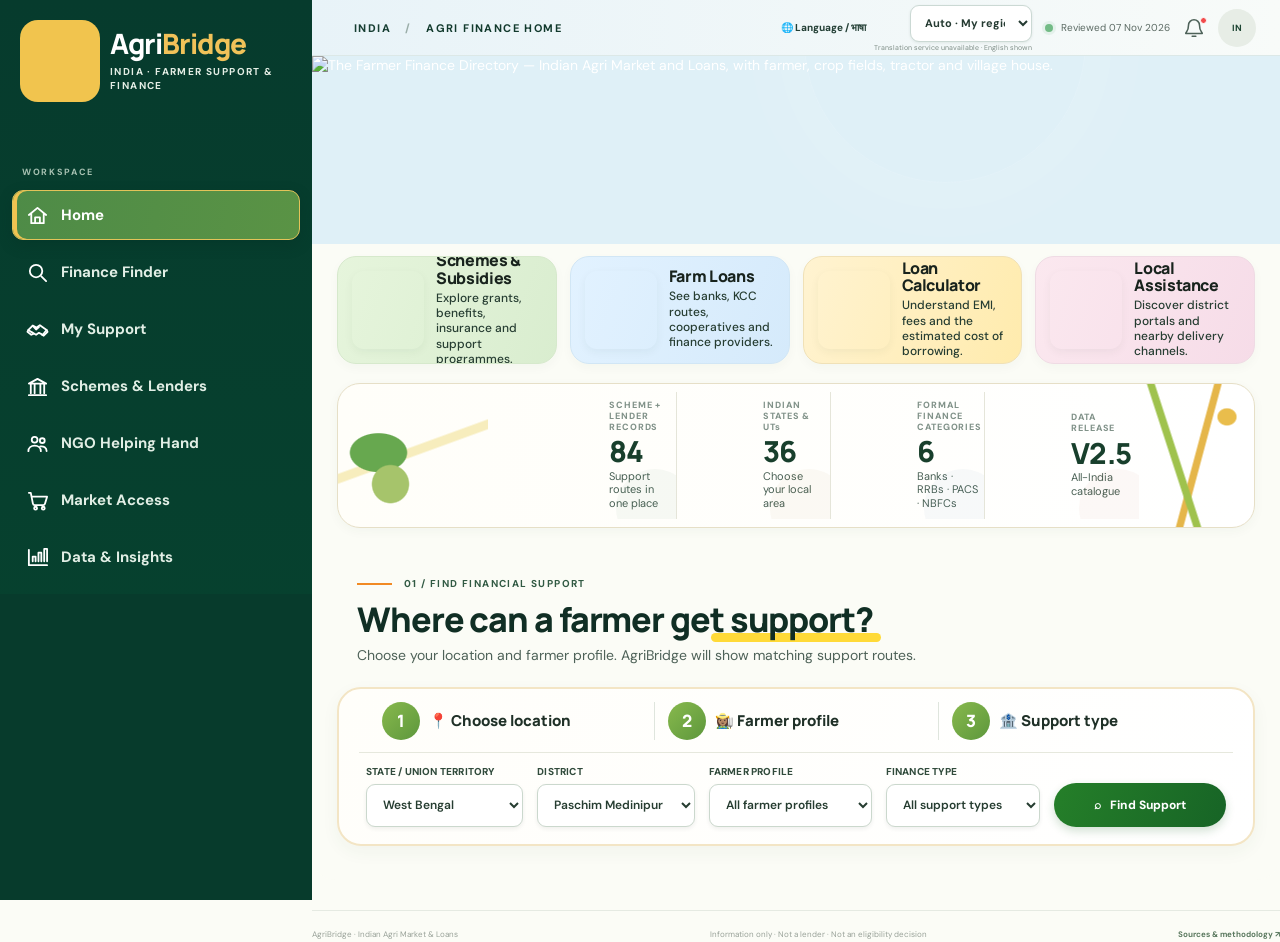
==== commit 754f95b0: "Make secure portal sign-in only; keep public NGO registration on public AgriBridge site" ====
--- a/ngo-portal/index.html
+++ b/ngo-portal/index.html
@@ -271,40 +271,8 @@
   <div class="ngo-safety"><b>Privacy-first workflow:</b> create a profile only after the farmer has understood and agreed to the purpose. Use a random case code; do not enter farmer names, phone numbers, Aadhaar, PAN, bank details, OTPs or unredacted identity documents. Supporting files are optional, private and limited to 5 MB. The structured characteristics drive scheme matching; uploaded files are stored for authorised staff review and are not automatically OCR-read or verified. Read the <a href="https://indian-agri-loans.pages.dev/NGO_PRIVACY_NOTICE.md" target="_blank" rel="noopener">NGO Helping Hand privacy notice</a> before applying.</div>
 
   <div class="ngo-public-entry">
-    <div class="ngo-public-entry-head"><div><div class="section-kicker">01 / JOIN THE NETWORK</div><h3>Apply to join NGO Helping Hand</h3><p>Every organisation must submit the registration form. AgriBridge administrators manually verify applications before an organisation account is enabled.</p></div><div class="ngo-join-mark">NGO<br><b>+</b></div></div>
-    <div class="ngo-join-actions"><button class="primary-action" type="button" id="ngo-open-join-form">Open mandatory NGO administrator setup / registration form ↓</button><a class="secondary-action" id="ngo-access-login" href="https://agribridge-ngo-portal.pages.dev/?page=ngo" rel="noopener">Already approved? Sign in ↗</a><a class="secondary-action" href="https://agribridge-ngo-portal.pages.dev/?page=ngo" rel="noopener">Platform administrator login / review ↗</a></div>
-
-    <form id="ngo-join-form" class="ngo-join-form" hidden>
-      <div class="ngo-form-intro"><b>Organisation application</b><span>Fields marked * are mandatory. Submit once per organisation. This form is for NGO/field-organisation onboarding, not farmer scheme applications.</span></div>
-      <div class="ngo-form-grid">
-        <label>Organisation / NGO name *<input id="ngo-join-org-name" maxlength="160" autocomplete="organization" required></label>
-        <label>Organisation type *<select id="ngo-join-org-type" required><option value="">Select type</option><option>Trust</option><option>Registered Society</option><option>Section 8 Company</option><option>FPO / Cooperative</option><option>SHG Federation</option><option>Community-based organisation</option><option>Other</option></select></label>
-        <label>Registration number<input id="ngo-join-reg-number" maxlength="100" placeholder="Enter number, or write Not registered"></label>
-        <label>Registration year<input id="ngo-join-reg-year" type="number" min="1900" max="2026" placeholder="YYYY"></label>
-        <label>State / UT *<select id="ngo-join-state" required><option value="">Select State / UT</option></select></label>
-        <label>District / main operating district *<select id="ngo-join-district" required><option value="">Select district</option></select></label>
-        <label class="ngo-field-wide">Districts / blocks / villages served *<textarea id="ngo-join-districts" rows="2" maxlength="1200" placeholder="List the districts or areas where your team works" required></textarea></label>
-        <label>Organisation website (optional)<input id="ngo-join-website" type="url" maxlength="240" placeholder="https://"></label>
-        <label>Contact person's name *<input id="ngo-join-contact-name" maxlength="100" autocomplete="name" required></label>
-        <label>Role / designation *<input id="ngo-join-contact-role" maxlength="100" required></label>
-        <label>Official work email *<input id="ngo-join-email" type="email" maxlength="254" autocomplete="email" required></label>
-        <label>Contact phone *<input id="ngo-join-phone" type="tel" maxlength="24" autocomplete="tel" placeholder="+91..." required></label>
-        <label class="ngo-field-wide">Describe your organisation's farmer-support work *<textarea id="ngo-join-work" rows="4" maxlength="2000" minlength="40" placeholder="Describe the communities served, agriculture activities, field capacity and scheme/application support your organisation provides." required></textarea></label>
-      </div>
-      <label class="ngo-honeypot" aria-hidden="true">Leave this field empty<input id="ngo-join-website-field" tabindex="-1" autocomplete="off"></label>
-      <div class="ngo-join-notice"><b>How approval works</b><ol><li>Submit the organisation details and privacy declaration.</li><li>AgriBridge reviews the organisation and may request additional evidence through an independently verified contact channel.</li><li>On approval, the submitted official email is provisioned as the first organisation administrator. The person signs in using the configured Cloudflare Access identity method.</li><li>Additional staff are provisioned with organisation-specific roles by the organisation administrator/platform operator.</li></ol></div>
-      <label class="ngo-consent-check"><input id="ngo-join-privacy" type="checkbox" required><span>I have read the <a href="https://indian-agri-loans.pages.dev/NGO_PRIVACY_NOTICE.md" target="_blank" rel="noopener">privacy notice</a> and agree that AgriBridge may use the organisation contact details in this application to review and administer this membership request. *</span></label>
-      <label class="ngo-consent-check"><input id="ngo-join-accuracy" type="checkbox" required><span>I confirm that I am authorised to submit this application and that the organisation information is accurate to the best of my knowledge. *</span></label>
-      <div id="ngo-join-captcha" class="ngo-turnstile" aria-label="Anti-spam verification"></div>
-      <div class="ngo-actions"><button type="submit" class="primary-action" id="ngo-join-submit" disabled>Submit organisation application <span>→</span></button><span id="ngo-join-status" class="ngo-save-status" aria-live="polite">Secure application service is checking configuration…</span></div>
-      <div id="ngo-join-result" class="ngo-join-result" hidden aria-live="polite"></div>
-    </form>
-
-    <div class="ngo-status-check">
-      <div><b>Already applied?</b><span>Check your application using the code and private tracking token shown after submission. Keep the token confidential.</span></div>
-      <form id="ngo-join-status-form"><label>Application code<input id="ngo-status-code" placeholder="AGH-YYYYMMDD-XXXXXX" required></label><label>Private tracking token<input id="ngo-status-token" type="password" autocomplete="off" required></label><button class="secondary-action" type="submit">Check status</button></form>
-      <div id="ngo-join-status-result" aria-live="polite"></div>
-    </div>
+    <div class="ngo-public-entry-head"><div><div class="section-kicker">SECURE ORGANISATION WORKSPACE</div><h3>Welcome to NGO Helping Hand</h3><p>This separate portal is protected by Cloudflare Access. Your organisation's D1 records and private R2 files are visible only to members provisioned for that organisation.</p></div><div class="ngo-join-mark">NGO<br><b>✓</b></div></div>
+    <div class="ngo-join-actions"><button class="secondary-action" type="button" id="ngo-admin-review-toggle">Platform administrator review</button><a class="secondary-action" href="https://indian-agri-loans.pages.dev/" rel="noopener">Open public AgriBridge directory ↗</a></div>
   </div>
 
   <div id="ngo-admin-panel" class="ngo-card ngo-admin-panel" hidden>
--- a/ngo-portal/styles.css
+++ b/ngo-portal/styles.css
@@ -0,0 +1,879 @@
+:root{--ink:#172c24;--muted:#748078;--line:#e6eae4;--paper:#f7f8f4;--white:#fff;--forest:#173d30;--forest2:#234f3d;--leaf:#dfeadf;--gold:#d7ad59;--gold-light:#f6edda;--red:#a4543f;--blue:#54758a;--shadow:0 16px 45px rgba(22,52,38,.07)}
+*{box-sizing:border-box}html{scroll-behavior:smooth}body{margin:0;background:var(--paper);color:var(--ink);font-family:'DM Sans',sans-serif;font-size:14px}.app-shell{min-height:100vh;display:grid;grid-template-columns:248px minmax(0,1fr)}.sidebar{background:#102d24;color:#eaf2eb;padding:28px 20px 24px;display:flex;flex-direction:column;min-height:100vh;position:sticky;top:0;height:100vh}.brand{display:flex;align-items:center;gap:11px;text-decoration:none;color:#fff;margin:2px 0 54px}.brand-mark{width:42px;height:42px;border-radius:13px;background:#d9b86e;color:#18372b;display:grid;place-items:center;font-size:22px}.brand strong{font-family:Manrope,sans-serif;font-size:17px;letter-spacing:-.6px;display:block}.brand strong span{color:#d9b86e}.brand small{font-size:8px;letter-spacing:1.6px;color:#9fb6a8;font-weight:700}.side-label,.section-kicker{font-size:9px;letter-spacing:1.6px;font-weight:700;color:#8b9a90}.side-label{margin:0 0 13px 10px;color:#779285}.side-nav{display:grid;gap:7px}.nav-item{display:flex;align-items:center;gap:12px;border:0;background:transparent;color:#a9bcb0;text-align:left;padding:13px 12px;border-radius:9px;font:600 12px 'DM Sans',sans-serif;cursor:pointer}.nav-item span{font-size:17px;width:18px;text-align:center}.nav-item:hover,.nav-item.active{background:#214637;color:#fff}.nav-item.active{box-shadow:inset 3px 0 #d8b664}.sidebar-bottom{margin-top:auto}.source-status{display:flex;gap:10px;align-items:center;border-top:1px solid #29483b;border-bottom:1px solid #29483b;padding:16px 2px}.status-dot,.scope-dot,.live-label i,.review-pill i{width:7px;height:7px;border-radius:50%;background:#75b58a;display:inline-block;box-shadow:0 0 0 3px rgba(117,181,138,.13)}.source-status b{display:block;font-size:11px;color:#e8f0e9}.source-status small{display:block;font-size:9px;color:#8fa99a;margin-top:3px}.side-note{color:#819b8d;font-size:10px;line-height:1.6;margin:16px 2px}.side-link{color:#e4c981;font-size:10px;text-decoration:none;margin:0 2px}.main{min-width:0;padding:0 42px 28px;max-width:1600px;width:100%;margin:0 auto}.topbar{height:62px;display:flex;justify-content:space-between;align-items:center;border-bottom:1px solid var(--line)}.breadcrumb{font-size:9px;letter-spacing:1.2px;color:#7a867f;font-weight:700}.breadcrumb span{color:#c4ccc3;padding:0 9px}.top-right{display:flex;align-items:center;gap:16px}.review-pill{font-size:9px;color:#69776e;display:flex;gap:8px;align-items:center}.review-pill i{width:6px;height:6px}.avatar{width:28px;height:28px;display:grid;place-items:center;background:#e7ede3;border-radius:50%;font-size:9px;font-weight:700;color:#31533f}.hero{margin:28px 0 22px;min-height:208px;background:#173d30;border-radius:17px;display:grid;grid-template-columns:1.2fr .8fr;overflow:hidden;position:relative;color:#fff}.hero-copy{padding:29px 36px;position:relative;z-index:2}.eyebrow{display:flex;align-items:center;gap:9px;color:#c7d7ca;letter-spacing:1.5px;font-size:8px;font-weight:700}.eyebrow-line{width:19px;height:1px;background:#d8b664}.hero h1{font:800 clamp(28px,3.1vw,42px)/1.08 Manrope,sans-serif;letter-spacing:-1.8px;margin:15px 0 9px}.hero h1 em{font-style:normal;color:#dcbf7e}.hero p{font-size:11px;color:#c4d2c7;max-width:540px;line-height:1.65;margin:0}.hero-meta{display:flex;gap:9px;align-items:center;color:#9fb9a7;font-size:9px;margin-top:19px}.hero-meta b{color:#d3b46a}.hero-art{position:relative;overflow:hidden;min-height:208px;background:linear-gradient(120deg,#173d30,#275841)}.sun{position:absolute;right:22%;top:19px;width:76px;height:76px;background:#d8b66e;border-radius:50%;opacity:.95}.hero-field{position:absolute;left:-6%;width:120%;height:140px;border-radius:50% 50% 0 0/35% 35% 0 0;transform:rotate(-9deg)}.hero-field-one{background:#527b4e;bottom:-94px}.hero-field-two{background:#73915a;bottom:-120px;left:-12%;transform:rotate(7deg)}.hero-field-three{background:#a0ac65;bottom:-145px;left:-4%;transform:rotate(-3deg)}.plant{position:absolute;bottom:19px;width:3px;height:80px;background:#d9bf7b;transform:rotate(10deg);z-index:2}.plant:before,.plant:after{content:'';position:absolute;width:26px;height:10px;border-radius:100% 0 100% 0;background:#a6b878}.plant:before{left:-21px;top:16px;transform:rotate(18deg)}.plant:after{left:0;top:35px;transform:rotate(180deg)}.plant i{position:absolute;width:18px;height:8px;border-radius:100% 0 100% 0;background:#c1c987;top:5px;left:-6px}.plant-one{left:28%;height:90px}.plant-two{left:65%;height:69px;transform:rotate(-12deg)}.hero-stamp{position:absolute;right:20px;top:20px;border:1px solid rgba(255,255,255,.35);border-radius:50%;width:65px;height:65px;display:flex;align-items:center;justify-content:center;gap:4px;color:#ecddb7}.hero-stamp strong{font:800 21px Manrope}.hero-stamp span{font-size:6px;line-height:1.25;letter-spacing:.8px}.metrics{display:grid;grid-template-columns:repeat(4,minmax(0,1fr));gap:12px;margin:0 0 29px}.metric{background:#fff;border:1px solid var(--line);border-radius:11px;padding:14px 15px;display:flex;align-items:center;gap:11px;min-width:0}.metric-icon{width:34px;height:34px;flex:0 0 34px;border-radius:10px;display:grid;place-items:center;font-size:16px}.metric-icon.green{background:#e5f0e5;color:#3d7650}.metric-icon.gold{background:#f7f0df;color:#9a7432}.metric-icon.blue{background:#e7eef1;color:#54758a}.metric-icon.clay{background:#f4e8e1;color:#a35e49}.metric small{display:block;color:#89948d;font-size:8px;letter-spacing:.8px;font-weight:700;white-space:nowrap}.metric strong{display:block;font:800 20px Manrope;color:#203a2d;margin:2px 0 0;letter-spacing:-.8px}.metric div>span{display:block;color:#8b958f;font-size:9px;margin-top:1px}.view{display:none}.view.active{display:block}.section-heading{display:flex;align-items:flex-end;justify-content:space-between;gap:20px;margin:0 0 17px}.section-heading h2{font:800 23px Manrope;letter-spacing:-.8px;margin:7px 0 4px}.section-heading p{color:#7b8780;font-size:11px;margin:0}.scope-label{display:flex;align-items:center;gap:8px;font-size:9px;color:#78857c;background:#eef3ea;padding:8px 11px;border-radius:20px;white-space:nowrap}.scope-dot{width:6px;height:6px}.finder-panel{background:#fff;border:1px solid var(--line);border-radius:14px;padding:19px 20px 13px;box-shadow:0 8px 25px rgba(20,55,39,.025)}.finder-top{display:flex;justify-content:space-between;align-items:center;padding-bottom:16px;border-bottom:1px solid #edf0eb}.finder-top>div{display:flex;align-items:center;gap:11px}.finder-number{width:29px;height:29px;display:grid;place-items:center;border-radius:8px;background:#e6efe5;color:#326247;font:800 11px Manrope}.finder-top b{display:block;font-size:12px}.finder-top small{display:block;color:#8a948d;font-size:9px;margin-top:3px}.live-label{font-size:8px;letter-spacing:1px;font-weight:700;color:#6a8876;display:flex;align-items:center;gap:7px}.live-label i{width:6px;height:6px}.filters-grid{display:grid;grid-template-columns:repeat(5,minmax(0,1fr));gap:13px;padding:18px 0 14px}.filter-field{display:grid;gap:7px;min-width:0}.filter-field>span,.sort-wrap label{font-size:8px;letter-spacing:.9px;color:#89948c;font-weight:700}.filter-field select,.sort-wrap select{width:100%;height:39px;border:1px solid #e3e9e1;background:#fbfcfa;border-radius:7px;padding:0 11px;color:#30483a;font:600 10px 'DM Sans',sans-serif;outline:none}.filter-field select:focus,.sort-wrap select:focus{border-color:#7a9b7e;box-shadow:0 0 0 3px #e7f0e6}.finder-foot{display:flex;align-items:center;justify-content:space-between;border-top:1px solid #edf0eb;padding-top:11px;color:#8b958e;font-size:9px}.reset-btn{background:none;border:0;color:#52745f;font:700 9px 'DM Sans',sans-serif;cursor:pointer}.results-head{display:flex;justify-content:space-between;align-items:flex-end;margin:26px 0 13px}.results-head h3,.route-panel h3,.table-title h3{font:800 18px Manrope;margin:5px 0 0;letter-spacing:-.6px}.sort-wrap{display:flex;align-items:center;gap:8px}.sort-wrap select{height:31px;width:155px;font-size:9px}.results-grid{display:grid;grid-template-columns:repeat(2,minmax(0,1fr));gap:13px}.scheme-card{background:#fff;border:1px solid var(--line);border-radius:12px;padding:16px 17px;min-width:0;transition:transform .16s,box-shadow .16s,border-color .16s;display:flex;flex-direction:column}.scheme-card:hover{transform:translateY(-2px);box-shadow:var(--shadow);border-color:#cfdacf}.card-top{display:flex;justify-content:space-between;gap:12px;align-items:flex-start}.card-category{display:flex;gap:6px;flex-wrap:wrap}.pill{font-size:8px;font-weight:700;letter-spacing:.3px;padding:5px 7px;border-radius:5px;background:#e8f0e7;color:#477052}.pill.loan{background:#e8eef3;color:#47677e}.pill.grant{background:#f7f0df;color:#8a6c31}.pill.insurance{background:#f5e9e4;color:#975b48}.pill.informal{background:#f6e5e2;color:#994d40}.pill.institution{background:#ececf5;color:#5f6285}.scope-mini{font-size:8px;color:#8a948d;white-space:nowrap}.scheme-card h4{font:800 15px Manrope;letter-spacing:-.35px;margin:12px 0 5px}.scheme-summary{font-size:10px;color:#77847b;line-height:1.55;margin:0 0 13px}.amount-row{background:#f7f9f5;border:1px solid #edf0e9;border-radius:8px;padding:10px 11px;margin-bottom:11px}.amount-row small{display:block;font-size:7px;letter-spacing:1px;font-weight:700;color:#879289}.amount-row strong{display:block;font:800 17px Manrope;color:#214632;margin:3px 0 1px;letter-spacing:-.4px}.amount-row em{font-style:normal;font-size:8px;color:#8b958d}.card-meta{display:grid;grid-template-columns:1fr 1fr;gap:10px;margin-bottom:13px}.meta-cell small{display:block;color:#98a098;font-size:7px;letter-spacing:.8px;font-weight:700;margin-bottom:4px}.meta-cell span{font-size:9px;color:#526157;line-height:1.4;display:block}.card-actions{display:flex;align-items:center;justify-content:space-between;gap:8px;margin-top:auto;border-top:1px solid #edf0eb;padding-top:11px}.details-btn,.apply-btn{border:0;border-radius:6px;padding:8px 10px;font:700 9px 'DM Sans',sans-serif;cursor:pointer}.details-btn{background:#eff3ed;color:#42614d}.apply-btn{background:#1e4936;color:#fff;text-decoration:none;display:inline-flex;align-items:center;gap:6px}.apply-btn:hover{background:#2c6549}.details-btn:hover{background:#e2ebe0}.evidence{display:flex;align-items:center;gap:5px;font-size:8px;color:#89948b}.evidence:before{content:'';height:6px;width:6px;border-radius:50%;background:#7eac83}.coverage-warning{background:#fff7e8;border:1px solid #f0dfb9;border-radius:8px;padding:11px 13px;font-size:10px;line-height:1.5;color:#7b6332;margin:12px 0}.hidden{display:none!important}.empty-state{text-align:center;background:#fff;border:1px dashed #d8e0d5;border-radius:12px;padding:35px 20px}.empty-icon{font-size:30px;color:#91a596}.empty-state h3{font:800 17px Manrope;margin:8px 0}.empty-state p{max-width:500px;margin:0 auto 12px;color:#7d8980;font-size:10px;line-height:1.6}.empty-state a{color:#3d6a4c;font-size:10px;font-weight:700}.route-panel{margin-top:30px;border:1px solid var(--line);border-radius:13px;padding:20px;background:#fff;display:grid;grid-template-columns:.8fr 1.2fr;gap:28px}.route-panel>div:first-child p{color:#849087;font-size:10px;line-height:1.65;max-width:235px}.route-list{display:grid;gap:0}.route-step{display:grid;grid-template-columns:24px 1fr auto;align-items:center;gap:10px;border-bottom:1px solid #edf0eb;padding:9px 0}.route-step:last-child{border:0}.route-step>span{font:800 10px Manrope;color:#b28c4b}.route-step b{font-size:10px;display:block}.route-step small{display:block;color:#849087;font-size:8px;margin-top:3px;line-height:1.4}.route-step a{font-size:8px;font-weight:700;color:#50765b;text-decoration:none;white-space:nowrap}.market-grid{display:grid;grid-template-columns:repeat(4,1fr);gap:13px}.market-card{background:#fff;border:1px solid var(--line);border-radius:12px;padding:19px;min-height:210px}.market-icon{width:38px;height:38px;border-radius:10px;background:#e8f0e7;color:#345b42;display:grid;place-items:center;font:800 19px Manrope;margin-bottom:15px}.tag{color:#9a875a;font-size:7px;font-weight:700;letter-spacing:1px}.market-card h3{font:800 16px Manrope;margin:7px 0}.market-card p{font-size:10px;color:#7d8980;line-height:1.6;min-height:66px}.market-card a{font-size:9px;font-weight:700;color:#456d52;text-decoration:none}.market-note{background:#f5efe0;border:1px solid #ebdec2;color:#77623c;border-radius:8px;padding:12px 14px;font-size:10px;margin-top:17px;line-height:1.5}.coverage-grid{display:grid;grid-template-columns:repeat(2,1fr);gap:12px}.coverage-card{background:#fff;border:1px solid var(--line);border-radius:11px;padding:17px;min-height:160px;position:relative}.coverage-mark{width:25px;height:25px;border-radius:50%;display:grid;place-items:center;font-weight:800;font-size:11px}.coverage-mark.good{background:#e6f0e5;color:#3a6c48}.coverage-mark.warn{background:#f8efd9;color:#9a7735}.coverage-card h3{font:800 14px Manrope;margin:11px 0 5px}.coverage-card p{color:#7c8980;font-size:10px;line-height:1.6;margin:0 0 12px;max-width:560px}.coverage-state{font-size:7px;letter-spacing:1px;font-weight:700;color:#55805e}.coverage-state.pending{color:#a27d3e}.coverage-table-wrap{background:#fff;border:1px solid var(--line);border-radius:12px;margin-top:16px;padding:17px}.table-title{display:flex;justify-content:space-between;align-items:center;padding-bottom:13px;border-bottom:1px solid #edf0eb}.table-title>span{font-size:9px;color:#829087}.state-coverage-list{display:grid;grid-template-columns:repeat(3,1fr);gap:0 20px}.state-row{display:flex;justify-content:space-between;align-items:center;border-bottom:1px solid #f0f2ed;padding:9px 1px;gap:8px}.state-row span{font-size:9px;color:#5e6d62}.state-row b{font-size:7px;letter-spacing:.5px;color:#9b8556}.state-row b.wb{color:#4b8058}.data-principles{background:#173d30;color:#e4eee5;border-radius:12px;margin-top:16px;padding:19px 21px}.data-principles h3{font:800 15px Manrope;margin:0 0 11px}.data-principles ul{margin:0;padding-left:16px;display:grid;gap:7px;color:#b9cbbd;font-size:9px;line-height:1.5}.data-principles b{color:#f0d79a}.footer{border-top:1px solid var(--line);margin-top:30px;padding:16px 0 0;display:flex;justify-content:space-between;gap:15px;color:#98a198;font-size:8px}.footer a{color:#59785e;text-decoration:none;font-weight:700}.detail-dialog{width:min(680px,calc(100vw - 28px));max-height:88vh;overflow:auto;border:0;border-radius:15px;padding:22px;box-shadow:0 20px 80px rgba(0,0,0,.25);color:var(--ink)}.detail-dialog::backdrop{background:rgba(12,35,25,.55);backdrop-filter:blur(3px)}.dialog-head{display:flex;justify-content:space-between;gap:15px;border-bottom:1px solid var(--line);padding-bottom:13px;margin-bottom:14px}.dialog-head h2{font:800 21px Manrope;margin:5px 0 0}.dialog-close{border:0;background:#eef2eb;border-radius:50%;width:30px;height:30px;font-size:20px;cursor:pointer;color:#42614d}.detail-section{margin:14px 0}.detail-section h4{font:800 11px Manrope;margin:0 0 6px;color:#3d5b46}.detail-section p,.detail-section li{font-size:10px;color:#647267;line-height:1.65}.detail-section ol,.detail-section ul{padding-left:18px;margin:5px 0}.detail-caution{background:#fff7e8;border:1px solid #f0dfb9;color:#7e6537;border-radius:7px;padding:10px;font-size:9px;line-height:1.5;margin-top:12px}.dialog-links{display:flex;gap:8px;flex-wrap:wrap;margin-top:15px}.dialog-links a{background:#1e4936;border-radius:6px;color:#fff;text-decoration:none;padding:9px 11px;font-size:9px;font-weight:700}
+@media(max-width:1100px){.filters-grid{grid-template-columns:repeat(3,minmax(0,1fr))}.main{padding:0 24px 25px}.app-shell{grid-template-columns:218px minmax(0,1fr)}.hero{grid-template-columns:1.15fr .85fr}.market-grid{grid-template-columns:repeat(2,1fr)}}
+@media(max-width:820px){.filters-grid{grid-template-columns:repeat(2,minmax(0,1fr))}.app-shell{grid-template-columns:1fr}.sidebar{position:relative;top:auto;height:auto;min-height:0;padding:14px 18px;display:flex;flex-direction:row;align-items:center;gap:20px}.brand{margin:0}.brand-mark{width:36px;height:36px}.brand strong{font-size:14px}.brand small{font-size:7px}.side-label,.sidebar-bottom{display:none}.side-nav{display:flex;gap:4px;margin-left:auto}.nav-item{padding:9px 10px;font-size:10px}.nav-item span{display:none}.main{padding:0 20px 24px}.topbar{height:48px}.hero{margin-top:17px}.metrics{grid-template-columns:repeat(2,1fr)}}
+@media(max-width:620px){.sidebar{align-items:flex-start;flex-direction:column;gap:10px}.side-nav{margin:0;width:100%;overflow-x:auto}.nav-item{white-space:nowrap}.nav-item span{display:inline-block}.main{padding:0 14px 20px}.hero{grid-template-columns:1fr;min-height:0}.hero-copy{padding:25px 23px 23px}.hero-art{min-height:110px}.sun{width:51px;height:51px;top:10px}.hero-stamp{width:49px;height:49px;right:13px;top:10px}.hero-stamp strong{font-size:17px}.plant-one{left:28%;bottom:0;height:48px}.plant-two{left:64%;bottom:0;height:42px}.hero-field-one{bottom:-114px}.hero-field-two{bottom:-133px}.hero-field-three{bottom:-150px}.hero-meta{font-size:8px;flex-wrap:wrap}.metrics{gap:8px;margin-bottom:23px}.metric{padding:10px;gap:8px}.metric-icon{width:29px;height:29px;flex-basis:29px}.metric small{font-size:7px}.metric strong{font-size:17px}.metric div>span{font-size:8px}.section-heading{align-items:flex-start;flex-direction:column}.section-heading h2{font-size:20px}.scope-label{align-self:flex-start}.filters-grid{grid-template-columns:repeat(2,1fr);gap:11px}.finder-panel{padding:14px}.finder-foot{gap:10px;align-items:flex-start}.finder-foot span{line-height:1.5}.results-grid{grid-template-columns:1fr}.results-head{align-items:flex-start;flex-direction:column;gap:10px}.route-panel{grid-template-columns:1fr;gap:9px;padding:15px}.route-panel>div:first-child p{max-width:none}.route-step{grid-template-columns:21px 1fr;gap:8px}.route-step a{grid-column:2}.market-grid{grid-template-columns:1fr}.market-card{min-height:0}.market-card p{min-height:0}.coverage-grid{grid-template-columns:1fr}.state-coverage-list{grid-template-columns:1fr 1fr;column-gap:13px}.footer{flex-wrap:wrap}.footer span:nth-child(2){order:3;width:100%}.review-pill{font-size:8px}.breadcrumb{font-size:8px}.card-meta{gap:8px}}
+
+/* Location-aware second-page directory */
+.directory-controls{display:grid;grid-template-columns:minmax(240px,1.7fr) minmax(160px,1fr) minmax(170px,1fr);gap:12px;background:#fff;border:1px solid var(--line);border-radius:13px;padding:15px;margin:0 0 15px}
+.directory-controls label{display:grid;gap:7px;min-width:0}
+.directory-controls label>span{font-size:8px;letter-spacing:.9px;color:#89948c;font-weight:700}
+.directory-controls input,.directory-controls select{width:100%;height:39px;border:1px solid #e3e9e1;background:#fbfcfa;border-radius:7px;padding:0 11px;color:#30483a;font:600 10px 'DM Sans',sans-serif;outline:none}
+.directory-controls input:focus,.directory-controls select:focus{border-color:#7a9b7e;box-shadow:0 0 0 3px #e7f0e6}
+.directory-intro{display:grid;grid-template-columns:repeat(2,minmax(0,1fr));gap:12px;margin:0 0 23px}
+.directory-intro>div{background:#edf3eb;border:1px solid #e0e9de;border-radius:10px;padding:12px 15px;display:flex;align-items:baseline;gap:10px}
+.directory-intro b{font:800 21px Manrope;color:#214632}
+.directory-intro span{font-size:9px;color:#68786c}
+.directory-block{margin-top:24px}
+.directory-block-head{display:flex;justify-content:space-between;align-items:flex-end;gap:12px;margin:0 0 12px}
+.directory-block-head h3{font:800 18px Manrope;letter-spacing:-.6px;margin:5px 0 0}
+.directory-hint{font-size:9px;color:#839087;max-width:330px;text-align:right}
+.lender-grid{display:grid;grid-template-columns:repeat(2,minmax(0,1fr));gap:13px}
+.lender-card{background:#fff;border:1px solid var(--line);border-radius:12px;padding:16px 17px;min-width:0;display:flex;flex-direction:column}
+.lender-card h4{font:800 15px Manrope;letter-spacing:-.3px;margin:11px 0 4px}
+.lender-product{color:#4b6e55;font-size:10px;font-weight:700}
+.lender-card p{font-size:10px;line-height:1.55;color:#77847b;margin:9px 0 12px}
+.lender-facts{display:grid;grid-template-columns:repeat(2,minmax(0,1fr));gap:9px;margin:0 0 12px}
+.lender-fact{background:#f7f9f5;border:1px solid #edf0e9;border-radius:7px;padding:9px}
+.lender-fact small{display:block;font-size:7px;letter-spacing:.7px;font-weight:700;color:#879289;margin-bottom:4px}
+.lender-fact b{display:block;font:700 10px 'DM Sans',sans-serif;color:#344b3a;line-height:1.4}
+.lender-footer{display:flex;align-items:center;justify-content:space-between;gap:8px;border-top:1px solid #edf0eb;padding-top:11px;margin-top:auto}
+.lender-footer small{font-size:8px;color:#89948b;line-height:1.4}
+.lender-buttons{display:flex;gap:7px;flex-wrap:wrap;justify-content:flex-end}
+.portal-cards{display:grid;grid-template-columns:repeat(3,minmax(0,1fr));gap:11px}
+.portal-card{background:#fff;border:1px solid var(--line);border-radius:10px;padding:14px;min-width:0}
+.portal-card .portal-type{font-size:7px;letter-spacing:.9px;color:#9a875a;font-weight:700}
+.portal-card h4{font:800 12px Manrope;margin:6px 0}
+.portal-card p{font-size:9px;line-height:1.5;color:#7b887f;margin:0 0 10px}
+.portal-card a{font-size:9px;color:#477451;font-weight:700;text-decoration:none;overflow-wrap:anywhere}
+.directory-disclaimer{margin-top:18px;background:#f6f0e2;border:1px solid #eadfc4;border-radius:9px;padding:13px 15px;color:#7a6541;font-size:9px;line-height:1.6}
+.no-directory-results{grid-column:1/-1;background:#fff;border:1px dashed #d8e0d5;border-radius:11px;text-align:center;padding:22px;color:#7b887f;font-size:10px}
+.route-step a{max-width:185px;text-align:right;overflow-wrap:anywhere}
+@media(max-width:1100px){.portal-cards{grid-template-columns:repeat(2,minmax(0,1fr))}}
+@media(max-width:820px){.directory-controls{grid-template-columns:1fr 1fr}.directory-controls .directory-search{grid-column:1/-1}.lender-grid{grid-template-columns:1fr}.portal-cards{grid-template-columns:1fr 1fr}}
+@media(max-width:620px){.directory-controls{grid-template-columns:1fr}.directory-controls .directory-search{grid-column:auto}.directory-intro{grid-template-columns:1fr}.directory-block-head{align-items:flex-start;flex-direction:column}.directory-hint{text-align:left}.portal-cards{grid-template-columns:1fr}.lender-facts{grid-template-columns:1fr 1fr}}
+
+.filter-note{font-size:8px;line-height:1.35;color:#8a948d}
+
+.lender-sponsor{font-size:8px;color:#869187;margin-top:5px}
+
+/* AgriBridge V2: guided farmer assistance and NGO pilot workspace */
+.assistant-notice,.ngo-safety{background:#f6f0e2;border:1px solid #eadfc4;color:#725e3e;border-radius:10px;padding:13px 15px;font-size:10px;line-height:1.6;margin:0 0 15px}
+.assistant-layout{display:grid;grid-template-columns:minmax(0,1.45fr) minmax(260px,.8fr);gap:14px;align-items:start}
+.assistant-form,.assistant-side-card,.ngo-card{background:#fff;border:1px solid var(--line);border-radius:13px;padding:19px}
+.assistant-form-head{display:flex;align-items:center;gap:11px;border-bottom:1px solid #edf0eb;padding-bottom:14px;margin-bottom:14px}
+.assistant-form-head b{display:block;font-size:12px}
+.assistant-form-head small{display:block;font-size:9px;color:#8a948d;margin-top:3px}
+.assistant-location{background:#edf3eb;color:#446b50;border-radius:7px;padding:10px 12px;font-size:10px;font-weight:700;margin-bottom:14px}
+.assistant-field{display:grid;gap:7px;margin:0 0 13px}
+.assistant-field span,.ngo-metric-grid label,.ngo-followup-form label{font-size:8px;letter-spacing:.7px;color:#839087;font-weight:700}
+.assistant-field select,.ngo-followup-form input,.ngo-followup-form select,.ngo-metric-grid input{width:100%;height:39px;border:1px solid #e3e9e1;background:#fbfcfa;border-radius:7px;padding:0 10px;color:#30483a;font:600 10px 'DM Sans',sans-serif;outline:none;margin-top:6px}
+.assistant-form-actions,.ngo-actions{display:flex;align-items:center;gap:9px;flex-wrap:wrap;margin-top:15px}
+.primary-action,.secondary-action{border:0;border-radius:7px;padding:10px 13px;font:700 10px 'DM Sans',sans-serif;cursor:pointer}
+.primary-action{background:#214d39;color:#fff}
+.primary-action:hover{background:#173d30}
+.secondary-action{background:#eef3eb;color:#49694f;border:1px solid #e0e8dd}
+.assistant-privacy,.ngo-help{font-size:9px;line-height:1.55;color:#839087;margin:13px 0 0}
+.assistant-side{display:grid;gap:12px}
+.assistant-side-card h3{font:800 15px Manrope;margin:6px 0 9px}
+.assistant-side-card ol{padding-left:17px;color:#718076;font-size:10px;line-height:1.65;margin:0}
+.assistant-benefit{border-top:1px solid #edf0eb;padding:10px 0}
+.assistant-benefit b{font-size:10px;display:block}
+.assistant-benefit small{font-size:9px;color:#859188}
+.eligibility-output{margin-top:20px}
+.eligibility-empty{background:#fff;border:1px dashed #d6e0d5;border-radius:12px;padding:24px;text-align:center;display:grid;gap:6px;color:#718076;font-size:10px}
+.eligibility-empty b{color:#30493a;font-size:12px}
+.eligibility-results-head{display:flex;align-items:flex-end;justify-content:space-between;gap:12px;margin-bottom:12px}
+.eligibility-results-head h3{font:800 18px Manrope;margin:4px 0}
+.eligibility-results-head p{font-size:10px;color:#7e8b82;margin:0}
+.eligibility-results-grid{display:grid;grid-template-columns:repeat(2,minmax(0,1fr));gap:12px}
+.eligibility-card{background:#fff;border:1px solid var(--line);border-radius:12px;padding:15px;min-width:0}
+.eligibility-card-top{display:flex;justify-content:space-between;gap:8px;align-items:center;flex-wrap:wrap}
+.match-status{font-size:8px;color:#507658;background:#edf4ed;border-radius:20px;padding:5px 7px;font-weight:700}
+.eligibility-card h3{font:800 15px Manrope;margin:11px 0 5px}
+.eligibility-card>p{font-size:10px;color:#78857c;line-height:1.55;margin:0 0 11px}
+.eligibility-amount{background:#f7f9f5;border:1px solid #edf0e9;border-radius:8px;padding:10px;display:grid;gap:4px;margin-bottom:11px}
+.eligibility-amount small{font-size:7px;letter-spacing:.8px;color:#879289;font-weight:700}
+.eligibility-amount b{font:800 14px Manrope;color:#274d37}
+.eligibility-amount span{font-size:9px;line-height:1.45;color:#77857b}
+.eligibility-two-col{display:grid;grid-template-columns:1fr 1fr;gap:10px}
+.eligibility-two-col>div{min-width:0}
+.eligibility-two-col h4,.checklist-details summary{font:700 9px 'DM Sans',sans-serif;color:#385541;margin:0 0 5px}
+.eligibility-two-col p,.eligibility-two-col ul,.checklist-details ul{font-size:9px;line-height:1.5;color:#77857c;margin:0;padding-left:15px}
+.checklist-details{border-top:1px solid #edf0eb;margin-top:11px;padding-top:10px}
+.checklist-details summary{cursor:pointer;list-style:none}
+.checklist-details summary:after{content:' +';color:#66836c}
+.checklist-details[open] summary:after{content:' −'}
+.checklist-details ul{margin-top:8px}
+.eligibility-card-foot{display:flex;align-items:center;justify-content:space-between;gap:9px;border-top:1px solid #edf0eb;padding-top:11px;margin-top:12px}
+.eligibility-card-foot small{font-size:8px;color:#8b958d}
+.eligibility-card-foot>div{display:flex;gap:7px;align-items:center;flex-wrap:wrap}
+.eligibility-card-foot .apply-btn{font-size:8px}
+.ngo-overview{display:grid;grid-template-columns:repeat(4,minmax(0,1fr));gap:11px;margin:0 0 14px}
+.ngo-overview article{background:#fff;border:1px solid var(--line);border-radius:10px;padding:14px}
+.ngo-overview small{display:block;font-size:7px;letter-spacing:.8px;color:#89948d;font-weight:700}
+.ngo-overview strong{display:block;font:800 22px Manrope;color:#214632;margin:5px 0 2px}
+.ngo-overview span{font-size:8px;color:#839087}
+.ngo-layout{display:grid;grid-template-columns:1.1fr .9fr;gap:13px;align-items:start}
+.ngo-card-head{display:flex;justify-content:space-between;align-items:flex-start;gap:10px;margin-bottom:8px}
+.ngo-card-head h3,.ngo-next-phase h3{font:800 16px Manrope;margin:5px 0}
+.ngo-local-tag{font-size:8px;border-radius:20px;padding:6px 8px;background:#edf3eb;color:#52745b;white-space:nowrap}
+.ngo-metric-grid{display:grid;grid-template-columns:1fr 1fr;gap:11px;margin-top:14px}
+.ngo-metric-grid label{display:block}
+.ngo-metric-grid input{display:block}
+.ngo-save-status{font-size:9px;color:#819086}
+.ngo-followup-form{display:grid;gap:10px;margin-top:13px}
+.ngo-followup-form label{display:block}
+.ngo-followup-form input,.ngo-followup-form select{display:block}
+.ngo-two-fields{display:grid;grid-template-columns:1fr 1fr;gap:9px}
+.ngo-followups{margin-top:14px}
+.ngo-followup-list{overflow:auto}
+.ngo-table-wrap{overflow:auto}
+.ngo-table{width:100%;border-collapse:collapse;min-width:650px}
+.ngo-table th{font-size:8px;letter-spacing:.7px;text-align:left;color:#839087;padding:10px;border-bottom:1px solid #e7ede6}
+.ngo-table td{font-size:9px;color:#596a5e;padding:10px;border-bottom:1px solid #eef1ec}
+.ngo-stage{display:inline-block;border-radius:20px;background:#edf3eb;padding:5px 7px;color:#526f57;font-size:8px}
+.ngo-remove{border:0;background:#f7eae5;color:#a35e49;border-radius:6px;width:25px;height:25px;cursor:pointer}
+.ngo-architecture{display:flex;flex-wrap:wrap;align-items:center;gap:8px;margin:14px 0}
+.ngo-architecture span{background:#f1f5ef;border:1px solid #e5ece2;border-radius:7px;padding:9px;font-size:9px;color:#4f6955}
+.ngo-architecture b{color:#b08e4c}
+.ngo-next-phase{margin-top:14px}
+@media(max-width:1000px){.assistant-layout,.ngo-layout{grid-template-columns:1fr}.eligibility-results-grid{grid-template-columns:1fr}.ngo-overview{grid-template-columns:repeat(2,minmax(0,1fr))}}
+@media(max-width:620px){.assistant-form,.assistant-side-card,.ngo-card{padding:14px}.eligibility-results-head{align-items:flex-start;flex-direction:column}.eligibility-two-col{grid-template-columns:1fr}.eligibility-card-foot{align-items:flex-start;flex-direction:column}.ngo-overview{grid-template-columns:1fr 1fr}.ngo-metric-grid{grid-template-columns:1fr}.ngo-two-fields{grid-template-columns:1fr}}
+
+.eligibility-subhead{margin:24px 0 11px}.eligibility-subhead p{font-size:9px;color:#7c897f;margin:5px 0 0}.lender-match-note{background:#f7f9f5;border-left:2px solid #d7ad59;color:#6e7e72;font-size:8px;line-height:1.45;padding:7px 9px;margin:0 0 10px}
+
+/* AgriBridge V2.5 — transparent nationwide coverage and programme status */
+.programme-status{display:inline-flex;align-items:center;margin:5px 0 2px;padding:5px 8px;border-radius:16px;background:#f6f1e4;border:1px solid #ece2c9;color:#816b3e;font-size:7px;font-weight:700;letter-spacing:.25px}
+.programme-status.extension_not_verified{background:#fbefed;color:#985a4e;border-color:#f1ddd8}
+.programme-status.active_component_based,.programme-status.online_project_application{background:#edf4ed;color:#4d7655;border-color:#dce9dc}
+.pension{background:#e9eef8;color:#566d91}
+.coverage-methodology-alert{background:#f7f0e2;border:1px solid #eadfc5;border-radius:10px;padding:13px 15px;color:#786343;font-size:9px;line-height:1.6;margin-bottom:14px}
+.coverage-v25-stats{display:grid;grid-template-columns:repeat(4,minmax(0,1fr));gap:10px;margin-bottom:13px}
+.coverage-v25-stats article{background:#fff;border:1px solid var(--line);border-radius:10px;padding:13px}
+.coverage-v25-stats small{font-size:7px;letter-spacing:.75px;color:#849087;font-weight:700;display:block}
+.coverage-v25-stats strong{font:800 22px Manrope;color:#234a35;display:block;margin:5px 0 2px}
+.coverage-v25-stats span{font-size:8px;color:#839087}
+.coverage-v25-grid{display:grid;grid-template-columns:repeat(3,minmax(0,1fr));gap:10px;margin-bottom:15px}
+.coverage-v25-card{background:#fff;border:1px solid var(--line);border-radius:11px;padding:15px}
+.coverage-v25-kicker{font-size:7px;letter-spacing:.8px;color:#9a875a;font-weight:700}
+.coverage-v25-card h3{font:800 14px Manrope;margin:7px 0}
+.coverage-v25-card p{font-size:9px;color:#7d887e;line-height:1.5;min-height:50px}
+.coverage-v25-card b{display:block;font:800 22px Manrope;color:#254d38}
+.coverage-v25-card>small{font-size:8px;color:#87938a}
+.coverage-searchbar{padding:12px 14px;border-bottom:1px solid #eef1ec;display:flex;align-items:flex-end;justify-content:space-between;gap:12px}
+.coverage-searchbar label{display:grid;gap:6px;max-width:340px;flex:1}
+.coverage-searchbar label span{font-size:7px;letter-spacing:.8px;color:#879289;font-weight:700}
+.coverage-searchbar input{height:36px;border:1px solid #e3e9e1;background:#fbfcfa;border-radius:7px;padding:0 10px;color:#30483a;font:600 10px 'DM Sans',sans-serif}
+.coverage-search-note{font-size:8px;color:#869188}
+.state-row-v25{display:grid;grid-template-columns:minmax(150px,1.35fr) minmax(160px,1fr) minmax(180px,1fr) auto;gap:12px;align-items:center;padding:11px 14px;border-bottom:1px solid #eef1ec}
+.state-row-v25>div{min-width:0}
+.state-row-v25 b{display:block;font-size:10px;color:#344d3a}
+.state-row-v25 small{display:block;font-size:8px;color:#89948b;margin-top:3px}
+.state-coverage-status{font-size:7px;font-weight:700;letter-spacing:.3px}
+.state-coverage-status.wb{color:#4e7957}
+.state-coverage-status.pending{color:#9b7d45}
+.state-rrb{font-size:8px;color:#7c897f}
+.coverage-selected-grid{display:grid;grid-template-columns:repeat(3,minmax(0,1fr));gap:9px}
+.coverage-selected-grid>div{padding:10px;background:#f7f9f5;border:1px solid #edf0e9;border-radius:8px;min-width:0}
+.coverage-selected-grid small{display:block;font-size:7px;color:#879289;letter-spacing:.7px;font-weight:700;margin-bottom:5px}
+.coverage-selected-grid b{font-size:9px;color:#3c5943;line-height:1.4;display:block;overflow-wrap:anywhere}
+.coverage-selected-grid a{color:#477451}
+.coverage-detail-note{font-size:8px;line-height:1.5;color:#839087;margin:12px 0}
+.coverage-district-row{display:grid;grid-template-columns:minmax(180px,1.2fr) minmax(135px,.8fr) auto auto;align-items:center;gap:10px;padding:9px 12px;border-top:1px solid #eef1ec}
+.coverage-district-row>div{min-width:0}
+.coverage-district-row b{display:block;font-size:9px;color:#3e5544}
+.coverage-district-row small{display:block;font-size:7px;color:#89948b;margin-top:3px;overflow-wrap:anywhere}
+.coverage-district-row a{font-size:8px;color:#4c7554;text-decoration:none}
+.coverage-district-status{font-size:7px;font-weight:700}
+.coverage-district-status.pending{color:#997b45}
+.coverage-district-status.mapped{color:#4c7754}
+.coverage-inspect-district{border:1px solid #e2e9df;background:#f8faf7;border-radius:6px;padding:6px 8px;color:#4e6d55;font-size:8px;cursor:pointer}
+.coverage-source-links{display:flex;gap:13px;flex-wrap:wrap;margin-top:13px}
+.coverage-source-links a{font-size:8px;font-weight:700;color:#4b7353;text-decoration:none}
+.coverage-district-wrap{margin-top:14px}
+@media(max-width:1000px){.coverage-v25-stats{grid-template-columns:repeat(2,minmax(0,1fr))}.coverage-v25-grid{grid-template-columns:1fr}.coverage-selected-grid{grid-template-columns:repeat(2,minmax(0,1fr))}}
+@media(max-width:760px){.state-row-v25{grid-template-columns:1fr 1fr;gap:8px}.coverage-searchbar{align-items:flex-start;flex-direction:column}.coverage-district-row{grid-template-columns:1fr 1fr;gap:7px}}
+@media(max-width:520px){.coverage-v25-stats{grid-template-columns:1fr 1fr}.coverage-selected-grid{grid-template-columns:1fr}.state-row-v25{grid-template-columns:1fr}.coverage-district-row{grid-template-columns:1fr 1fr}}
+
+.lender-verification-note{background:#f7f9f5;border-left:2px solid #95ad93;color:#6f7e72;font-size:8px;line-height:1.45;padding:8px 9px;margin:0 0 10px;border-radius:0 6px 6px 0}
+
+/* AgriBridge V3 — loan-cost comparison, daily market intelligence, programme research and secure NGO workspace */
+.loan-comparator,.market-query-panel{background:#fff;border:1px solid var(--line);border-radius:13px;padding:18px;margin:18px 0 22px;box-shadow:0 6px 24px rgba(24,52,37,.035)}
+.loan-comparator-head,.market-query-head{display:flex;justify-content:space-between;align-items:flex-start;gap:18px;margin-bottom:14px}
+.loan-comparator-head h3,.market-query-head h3{font:800 17px Manrope;color:#234633;margin:5px 0}
+.loan-comparator-head p,.market-query-head p{font-size:9px;color:#849087;line-height:1.5;margin:0;max-width:700px}
+.loan-calc-inputs{display:grid;grid-template-columns:repeat(3,minmax(0,1fr));gap:10px;margin-bottom:12px}
+.loan-calc-inputs label,.loan-offer label{display:grid;gap:6px;font-size:8px;color:#78857a;font-weight:700}
+.loan-calc-inputs input,.loan-calc-inputs select,.loan-offer input{width:100%;height:37px;border:1px solid #e1e8de;background:#fbfcfa;border-radius:7px;padding:0 10px;color:#2e4938;font:600 10px 'DM Sans',sans-serif}
+.loan-offers-grid{display:grid;grid-template-columns:repeat(2,minmax(0,1fr));gap:12px}
+.loan-offer{border:1px solid #e8ede6;border-radius:9px;padding:13px;display:grid;grid-template-columns:repeat(2,minmax(0,1fr));gap:10px}
+.loan-offer-title{grid-column:1/-1;display:flex;align-items:center;justify-content:space-between;border-bottom:1px solid #edf1eb;padding-bottom:8px}
+.loan-offer-title b{font:800 13px Manrope;color:#294c37}
+.loan-offer-title span{font-size:8px;color:#8a958d}
+.loan-calc-actions{display:flex;align-items:center;gap:12px;margin-top:13px;flex-wrap:wrap}
+.loan-calc-hint{font-size:8px;color:#8b968d;line-height:1.4}
+.loan-comparison-output{margin-top:14px}
+.loan-calc-placeholder{background:#f7f9f5;border:1px dashed #dce5da;border-radius:8px;padding:14px;font-size:9px;color:#7c8b7e}
+.loan-calc-placeholder.error{color:#96564b;border-color:#e8c9c0;background:#fbf2ef}
+.loan-results-summary{background:#edf5ed;border:1px solid #dce9dc;border-radius:8px;padding:11px 13px;color:#476a4d;font-size:9px;margin-bottom:12px;line-height:1.5}
+.loan-result-grid{display:grid;grid-template-columns:repeat(2,minmax(0,1fr));gap:11px}
+.loan-result-card{border:1px solid #e6ece4;border-radius:9px;padding:13px}
+.loan-result-head{display:flex;align-items:center;justify-content:space-between;margin-bottom:10px}
+.loan-result-head b{font:800 12px Manrope;color:#294e38}
+.loan-result-head span{font-size:8px;color:#89938b}
+.loan-result-emi{border-radius:8px;background:#f6f8f4;padding:10px;margin-bottom:8px}
+.loan-result-emi small{display:block;font-size:7px;color:#829084;letter-spacing:.7px;font-weight:700}
+.loan-result-emi strong{font:800 20px Manrope;color:#214c34;display:block;margin-top:3px}
+.loan-result-lines>div{display:flex;justify-content:space-between;gap:10px;padding:6px 0;border-bottom:1px solid #f0f2ed;font-size:8px}
+.loan-result-lines>div span{color:#7f8b81}
+.loan-result-lines>div b{color:#354e3c;text-align:right}
+.loan-result-lines>div.apr-line{border-top:1px solid #dfe7dd;border-bottom:0;padding-top:9px;font-weight:700}
+.loan-calc-disclaimer{font-size:8px;color:#929b93;line-height:1.55;margin-top:12px}
+.market-query-panel{margin-top:6px}
+.market-query-controls{display:grid;grid-template-columns:1fr 1fr 1.3fr .7fr auto;gap:9px;align-items:end}
+.market-query-controls label{display:grid;gap:6px;font-size:7px;font-weight:700;letter-spacing:.55px;color:#819086}
+.market-query-controls input,.market-query-controls select{height:37px;border:1px solid #e2e8df;border-radius:7px;background:#fbfcfa;padding:0 9px;color:#2e4938;font:600 9px 'DM Sans',sans-serif;min-width:0}
+.market-query-controls button{white-space:nowrap}
+.market-price-status{margin:12px 0 9px;background:#f7f9f5;border-radius:7px;padding:10px 12px;font-size:8px;line-height:1.5;color:#718174}
+.market-price-placeholder{padding:14px;border:1px dashed #dce5da;background:#f9fbf8;border-radius:8px;color:#7e8d81;font-size:9px;line-height:1.5}
+.market-results-top{display:flex;justify-content:space-between;gap:10px;align-items:center;margin-bottom:7px;font-size:9px;color:#456247}
+.market-results-top span{font-size:8px;color:#8a958d}
+.market-price-table-wrap{overflow:auto;border:1px solid #e9eee7;border-radius:8px}
+.market-price-table{border-collapse:collapse;width:100%;min-width:720px;font-size:8px}
+.market-price-table th{background:#f5f8f3;text-align:left;color:#7c8a80;padding:9px;font-size:7px;letter-spacing:.5px}
+.market-price-table td{padding:9px;border-top:1px solid #eef2ec;color:#425848}
+.market-price-table td small{display:block;color:#8a958d;font-size:7px;margin-top:3px}
+.market-price-table td b{color:#285238}
+.market-feed-note{background:#fbf7eb;border-left:3px solid #d8bc79;padding:10px 12px;margin-top:12px;color:#86734c;font-size:8px;line-height:1.5}
+.market-source-line{font-size:8px;color:#8c968d;margin-top:10px}
+.market-source-line a{color:#4a7655;font-weight:700;text-decoration:none}
+.market-links-heading{margin-top:26px}
+.state-workstream-summary{display:flex;flex-direction:column;gap:4px;padding:11px 13px;background:#f7f9f5;border-radius:8px;margin-bottom:11px}
+.state-workstream-summary b{font-size:10px;color:#32563d}
+.state-workstream-summary span{font-size:8px;color:#7e8b80;line-height:1.5}
+.state-workstream-grid{display:grid;grid-template-columns:repeat(3,minmax(0,1fr));gap:9px}
+.state-workstream-card{border:1px solid #e6ece4;border-radius:8px;padding:11px;min-width:0}
+.state-workstream-card-head{display:flex;flex-direction:column;gap:7px}
+.state-workstream-card-head b{font-size:9px;color:#354d3b;line-height:1.4}
+.state-workstream-status{font-size:7px;font-weight:800;letter-spacing:.35px}
+.state-workstream-status.linked{color:#4e7957}
+.state-workstream-status.pending{color:#9b7d45}
+.state-workstream-records{font-size:8px;line-height:1.5;margin:7px 0}
+.state-workstream-records a{color:#4d7657;text-decoration:none}
+.state-workstream-card p,.state-workstream-card small{display:block;font-size:7px;line-height:1.5;color:#8a958c;margin:7px 0 0}
+.workstream-source{display:inline-block;font-size:8px;font-weight:700;color:#4f7958;text-decoration:none;margin-top:8px}
+.ngo-workspace-status{display:flex;align-items:center;gap:13px;background:#f7f9f5;border:1px solid #e2e9df;border-radius:10px;padding:15px;margin:14px 0}
+.ngo-workspace-status[hidden],#ngo-workspace-ready[hidden]{display:none!important}
+.ngo-status-icon{width:38px;height:38px;display:grid;place-items:center;background:#e9f0e7;border-radius:10px;font-size:18px;flex:none}
+.ngo-status-copy{display:flex;flex-direction:column;gap:4px;min-width:0;flex:1}
+.ngo-status-copy b{font-size:10px;color:#36543d}
+.ngo-status-copy span{font-size:8px;color:#849087;line-height:1.5}
+.ngo-status-actions{display:flex;gap:8px;align-items:center;flex-wrap:wrap}
+.ngo-status-actions a{display:inline-block;text-decoration:none}
+.ngo-workspace-meta{display:flex;gap:8px;align-items:center;flex-wrap:wrap;margin:14px 0}
+.ngo-workspace-meta span{background:#edf3eb;border-radius:20px;padding:6px 9px;color:#5e795f;font-size:8px;font-weight:700}
+.ngo-next-phase{background:#f7f9f5;border:1px solid #e5ebe2;border-radius:9px;padding:14px;color:#6d7c70;font-size:8px;line-height:1.6;margin-top:14px}
+.ngo-next-phase a{color:#4a7655;font-weight:700}
+.ngo-remove{border:0;background:#faefeb;color:#a05b4b;width:26px;height:26px;border-radius:6px;cursor:pointer}
+@media(max-width:1100px){.market-query-controls{grid-template-columns:repeat(2,minmax(0,1fr))}.market-query-controls button{grid-column:1/-1}.state-workstream-grid{grid-template-columns:repeat(2,minmax(0,1fr))}}
+@media(max-width:760px){.loan-calc-inputs{grid-template-columns:1fr}.loan-offers-grid,.loan-result-grid{grid-template-columns:1fr}.market-query-controls{grid-template-columns:1fr 1fr}.ngo-workspace-status{align-items:flex-start;flex-wrap:wrap}.ngo-status-actions{width:100%}.state-workstream-grid{grid-template-columns:1fr}}
+@media(max-width:520px){.loan-offer{grid-template-columns:1fr}.loan-offer-title{grid-column:1}.market-query-controls{grid-template-columns:1fr}.market-query-controls button{grid-column:auto}.loan-comparator,.market-query-panel{padding:13px}}
+
+
+/* Top-bar language selector and off-canvas translation engine */
+.language-picker{display:flex;flex-direction:column;align-items:flex-end;gap:3px;min-width:174px}
+.language-picker label{font-size:7px;letter-spacing:1.1px;font-weight:800;color:#849087}
+.language-picker select{max-width:190px;width:100%;height:31px;border:1px solid #dfe6dc;border-radius:7px;background:#fff;color:#294536;padding:0 25px 0 9px;font:700 10px 'DM Sans',sans-serif;outline:none;cursor:pointer}
+.language-picker select:focus{border-color:#7a9b7e;box-shadow:0 0 0 3px #e7f0e6}
+.language-picker small{font-size:7px;color:#8a958d;max-width:215px;text-align:right;line-height:1.25}
+.translate-engine{position:fixed!important;left:-10000px!important;top:-10000px!important;width:1px!important;height:1px!important;overflow:hidden!important;opacity:0!important;pointer-events:none!important}
+.gt_float_switcher{display:none!important}
+@media(max-width:820px){.top-right{gap:9px}.language-picker{min-width:145px}.language-picker select{max-width:160px}.language-picker small{max-width:165px}}
+@media(max-width:620px){.topbar{height:auto;min-height:58px;gap:8px;align-items:center}.top-right{gap:8px}.language-picker{min-width:126px;align-items:flex-end}.language-picker select{max-width:142px;height:30px;font-size:9px}.language-picker small{max-width:142px;font-size:6px}.review-pill{display:none}.avatar{width:25px;height:25px;flex:0 0 25px}}
+
+
+/* Prominent, always-visible page language control */
+.language-toolbar{display:flex;align-items:center;justify-content:space-between;gap:18px;margin:14px 0 4px;padding:12px 16px;background:#fff;border:1px solid #dfe7dc;border-radius:12px;box-shadow:0 5px 18px rgba(22,52,38,.035)}
+.language-toolbar-copy{display:flex;flex-direction:column;gap:4px;min-width:0}
+.language-toolbar-copy strong{font-size:12px;color:#234b36;display:flex;align-items:center;gap:7px}
+.language-toolbar-copy>span{font-size:9px;color:#7a867f;line-height:1.4}
+.language-toolbar .language-picker{min-width:200px;align-items:flex-start;gap:3px;flex-shrink:0}
+.language-toolbar .language-picker label{font-size:8px;color:#68796d}
+.language-toolbar .language-picker select{height:36px;max-width:240px;font-size:11px;border-color:#cfdccc}
+.language-toolbar .language-picker small{font-size:8px;max-width:260px;text-align:left}
+@media(max-width:620px){.language-toolbar{align-items:flex-start;flex-direction:column;gap:10px;padding:12px}.language-toolbar .language-picker{width:100%;min-width:0}.language-toolbar .language-picker select{width:100%;max-width:none}.language-toolbar .language-picker small{max-width:none}}
+
+
+/* AgriBridge visual refresh — guided, colourful and farmer-friendly */
+:root{
+  --ink:#17372b;--muted:#718078;--line:#e5eae2;--paper:#f6f8f3;--white:#fff;
+  --forest:#174532;--forest2:#235e43;--leaf:#e1f1dc;--gold:#e1b958;
+  --gold-light:#fff3d4;--red:#b9654d;--blue:#5c86a1;--shadow:0 16px 42px rgba(24,63,43,.09);
+  --mint:#e9f5eb;--sky:#eaf3fb;--peach:#fff0e7;--lilac:#f1edfb;
+}
+html{scroll-padding-top:18px}
+body{background:radial-gradient(ellipse at 88% 3%,rgba(219,239,220,.42),transparent 25%),var(--paper)}
+.main{padding-left:clamp(22px,3vw,44px);padding-right:clamp(22px,3vw,44px)}
+.hero{min-height:252px;border-radius:22px;background:linear-gradient(112deg,#164532 0%,#1d5a40 58%,#24684c 100%);box-shadow:0 14px 35px rgba(23,69,48,.13);isolation:isolate}
+.hero:before{content:"";position:absolute;z-index:0;width:280px;height:280px;right:20%;top:-155px;border:1px solid rgba(255,255,255,.13);border-radius:50%;box-shadow:0 0 0 26px rgba(255,255,255,.035),0 0 0 54px rgba(255,255,255,.025)}
+.hero-copy{padding:35px 40px}
+.hero h1{font-size:clamp(32px,3.4vw,48px);max-width:640px}
+.hero p{font-size:12px;max-width:590px}
+.hero-art{background:linear-gradient(135deg,#1c5a40,#34734f)}
+.hero-stamp{transform:rotate(5deg)}
+.hero-character-card{position:absolute;z-index:4;left:8%;bottom:18px;display:flex;align-items:center;gap:10px;padding:10px 14px 10px 9px;border:1px solid rgba(255,255,255,.25);border-radius:16px;background:rgba(255,255,255,.12);backdrop-filter:blur(8px);color:#fff;box-shadow:0 8px 22px rgba(10,37,25,.14)}
+.hero-character-card .character-emoji{width:53px;height:53px;display:grid;place-items:center;border-radius:14px;background:#fff5df;font-size:34px;box-shadow:inset 0 -4px rgba(205,170,90,.13)}
+.hero-character-copy b{display:block;font:800 10px Manrope,sans-serif;color:#fff}
+.hero-character-copy small{display:block;margin-top:4px;font-size:8px;color:#d4e5d8}
+.hero-character-card .character-crop{position:absolute;right:-9px;top:-13px;font-size:18px}
+.metrics{gap:13px;margin-bottom:20px}
+.metric{position:relative;overflow:hidden;min-height:88px;padding:16px 17px;border-radius:16px;box-shadow:0 5px 15px rgba(30,63,42,.035);transition:transform .18s,box-shadow .18s}
+.metric:hover{transform:translateY(-3px);box-shadow:var(--shadow)}
+.metric:after{content:"";position:absolute;right:-18px;bottom:-28px;width:78px;height:78px;border-radius:50%;background:currentColor;opacity:.045}
+.metric-green{border-color:#d9ebdc;background:linear-gradient(135deg,#fff,#f0f9ef);color:#397d50}
+.metric-gold{border-color:#f1e5c9;background:linear-gradient(135deg,#fff,#fff8e8);color:#a77b2b}
+.metric-blue{border-color:#dce8ef;background:linear-gradient(135deg,#fff,#f1f7fb);color:#527e9c}
+.metric-coral{border-color:#f0dfd6;background:linear-gradient(135deg,#fff,#fff3ed);color:#b56a54}
+.metric-icon{width:44px;height:44px;flex-basis:44px;border-radius:14px;font-size:23px}
+.metric strong{font-size:23px}
+.metric small{white-space:normal;line-height:1.35}
+.metric div>span{font-size:9px;line-height:1.4}
+.quick-paths{margin:0 0 28px;padding:18px 0 2px}
+.quick-path-heading{display:flex;align-items:center;justify-content:space-between;gap:15px;margin-bottom:13px}
+.quick-path-heading h2{font:800 18px Manrope,sans-serif;letter-spacing:-.55px;margin:5px 0 3px;color:#1c3d2e}
+.quick-path-heading p{font-size:10px;color:#78867d;margin:0}
+.quick-path-mascot{width:62px;height:62px;flex:0 0 62px;display:grid;place-items:center;position:relative;border-radius:20px;background:linear-gradient(145deg,#fff2d2,#f7e7b8);box-shadow:0 6px 16px rgba(183,143,55,.1)}
+.quick-path-mascot>span{font-size:36px;line-height:1}
+.quick-path-mascot i{position:absolute;right:-6px;bottom:-5px;width:26px;height:26px;display:grid;place-items:center;border-radius:50%;background:#e6f5e5;border:2px solid var(--paper);font-style:normal;font-size:14px}
+.quick-path-grid{display:grid;grid-template-columns:repeat(4,minmax(0,1fr));gap:12px}
+.quick-path-card{position:relative;display:flex;flex-direction:column;align-items:flex-start;text-align:left;min-width:0;min-height:178px;padding:16px;border:1px solid transparent;border-radius:17px;cursor:pointer;overflow:hidden;transition:transform .18s,box-shadow .18s}
+.quick-path-card:after{content:"";position:absolute;width:112px;height:112px;right:-37px;top:-38px;border-radius:50%;background:currentColor;opacity:.06}
+.quick-path-card:hover{transform:translateY(-4px);box-shadow:var(--shadow)}
+.quick-path-card:focus-visible{outline:3px solid #3c7953;outline-offset:3px}
+.quick-schemes{background:linear-gradient(145deg,#eff9eb,#e5f2df);border-color:#d5e8d1;color:#407d4b}
+.quick-loans{background:linear-gradient(145deg,#edf5fc,#e4eef8);border-color:#d6e5f2;color:#4d789b}
+.quick-calculator{background:linear-gradient(145deg,#fff5e7,#fcebd3);border-color:#f0e0c0;color:#9b7430}
+.quick-local{background:linear-gradient(145deg,#fff0e9,#f9e6de);border-color:#efd9cf;color:#a7614b}
+.quick-path-icon{width:42px;height:42px;display:grid;place-items:center;background:rgba(255,255,255,.82);border-radius:13px;font-size:24px;box-shadow:0 3px 10px rgba(27,55,38,.05);margin-bottom:12px}
+.quick-path-tag{font-size:7px;letter-spacing:1.1px;font-weight:800;opacity:.78}
+.quick-path-card>b{font:800 12px Manrope,sans-serif;color:#203e2e;margin:5px 0 5px}
+.quick-path-card>small{font-size:9px;line-height:1.45;color:#63756a;max-width:230px}
+.quick-path-link{display:flex;align-items:center;justify-content:space-between;gap:12px;width:100%;margin-top:auto;padding-top:12px;font-size:9px;font-weight:800;color:inherit}
+.quick-path-link i{font-style:normal;font-size:14px}
+.section-heading{margin:0 0 16px}
+.section-heading h2{font-size:clamp(21px,2vw,26px);line-height:1.2}
+.section-kicker{color:#72917d}
+.scope-label{background:#edf5eb;border:1px solid #e1ecde;color:#64796a}
+.finder-panel{border-radius:18px;padding:21px 22px;box-shadow:0 7px 25px rgba(27,60,39,.045)}
+.finder-top{padding-bottom:15px;margin-bottom:15px}
+.finder-number{width:40px;height:40px;border-radius:13px;background:linear-gradient(145deg,#e8f5e8,#dceedd);color:#2c6941;font-size:14px}
+.finder-progress{display:flex;flex-wrap:wrap;gap:8px;margin:-2px 0 16px}
+.finder-progress span{display:inline-flex;align-items:center;gap:6px;padding:6px 10px;border-radius:30px;background:#f4f7ef;color:#6b7b6e;font-size:8px;font-weight:700}
+.finder-progress span:nth-child(2){background:#eef5fb;color:#64819b}
+.finder-progress span:nth-child(3){background:#fff4df;color:#997b42}
+.finder-progress b{display:inline-grid;place-items:center;width:16px;height:16px;border-radius:50%;background:#fff;font-size:8px}
+.filter-field select,.directory-controls select,.directory-controls input,.assistant-field select,.market-query-controls input,.market-query-controls select{border-color:#dce7da;background:#fbfdf9;border-radius:10px;min-height:43px}
+.filter-field>span,.directory-controls label>span,.assistant-field>span{color:#76877b}
+.filter-note{line-height:1.5}
+.loan-comparator{border-radius:19px;border:1px solid #dce8f1;background:linear-gradient(140deg,#f2f7fc 0%,#f9fbff 55%,#fff7ec 100%);padding:22px;margin-top:20px;box-shadow:0 8px 22px rgba(42,78,110,.045)}
+.loan-comparator:before{content:"🧮";display:grid;place-items:center;width:44px;height:44px;float:right;margin:0 0 8px 12px;border-radius:14px;background:#fff;font-size:23px;box-shadow:0 4px 12px rgba(35,76,112,.08)}
+.loan-comparator-head h3{font-size:17px}
+.loan-calc-inputs{margin:16px 0}
+.loan-offer{border-radius:15px;border-color:#e0e8ef;background:rgba(255,255,255,.88);padding:15px}
+.loan-offer:first-child{border-top:3px solid #6d9fc0}
+.loan-offer:last-child{border-top:3px solid #d5aa52}
+.loan-offer-title b{display:inline-grid;place-items:center;width:28px;height:28px;border-radius:9px;background:#e8f2f9;color:#406e8c}
+.loan-offer:last-child .loan-offer-title b{background:#fff0d4;color:#97712e}
+.loan-comparison-output{border-radius:13px}
+.results-head h3{font-size:16px}
+.results-grid{gap:15px}
+.scheme-card{position:relative;overflow:hidden;border-radius:17px;padding:16px 17px 17px;box-shadow:0 5px 16px rgba(26,60,39,.035);transition:transform .18s,box-shadow .18s}
+.scheme-card:hover{transform:translateY(-3px);box-shadow:var(--shadow)}
+.scheme-card:before{content:"";position:absolute;left:0;top:0;bottom:0;width:4px;background:#85b98b}
+.scheme-loan:before{background:#70a3c4}.scheme-grant:before{background:#d9b45a}.scheme-insurance:before{background:#8d91c2}.scheme-pension:before{background:#c27d9b}.scheme-informal:before{background:#bd705d}.scheme-institution:before{background:#70aa9b}
+.scheme-card-visual{display:flex;align-items:center;gap:9px;margin:0 0 10px}
+.scheme-card-emoji{width:39px;height:39px;display:grid;place-items:center;flex:0 0 39px;border-radius:12px;background:#eaf5e8;font-size:21px}
+.scheme-loan .scheme-card-emoji{background:#eaf3fa}.scheme-grant .scheme-card-emoji{background:#fff4d9}.scheme-insurance .scheme-card-emoji{background:#efedfa}.scheme-pension .scheme-card-emoji{background:#f8eaf0}.scheme-informal .scheme-card-emoji{background:#faece8}
+.scheme-card-kicker{font-size:7px;letter-spacing:1.1px;font-weight:800;color:#8a978e}
+.scheme-card-scope{margin-left:auto;padding:5px 8px;border-radius:30px;background:#f1f5ef;color:#778479;font-size:7px;font-weight:800}
+.card-top{align-items:center}
+.pill{border-radius:30px;font-size:7px;padding:6px 9px}
+.scheme-card h4{font-size:15px;margin-top:10px}
+.scheme-summary{font-size:10px;line-height:1.65}
+.amount-row{border-radius:12px;background:linear-gradient(135deg,#f0f7ed,#f7faf4);border-color:#e2eddf;padding:12px 13px}
+.scheme-loan .amount-row{background:linear-gradient(135deg,#edf5fb,#f7fafc);border-color:#dfeaf3}
+.scheme-grant .amount-row{background:linear-gradient(135deg,#fff6e1,#fffaf0);border-color:#f2e4c6}
+.scheme-insurance .amount-row{background:linear-gradient(135deg,#f3f0fc,#fbfaff);border-color:#e6e1f3}
+.amount-row strong{font-size:18px}
+.card-meta{gap:12px}
+.meta-cell{padding:8px;border-radius:9px;background:#fafbf8}
+.meta-cell small{font-size:7px}
+.meta-cell span{line-height:1.5}
+.details-btn,.apply-btn{border-radius:9px;padding:9px 11px}
+.details-btn{background:#eef4eb;color:#3c6c4a}
+.apply-btn{background:linear-gradient(135deg,#1e583d,#2b704a);box-shadow:0 3px 10px rgba(23,72,46,.13)}
+.evidence{font-size:7px}
+.lender-grid{gap:15px}
+.lender-card{border-radius:17px;padding:16px 17px;box-shadow:0 5px 16px rgba(26,60,39,.035);transition:transform .18s,box-shadow .18s}
+.lender-card:hover{transform:translateY(-3px);box-shadow:var(--shadow)}
+.lender-card-visual{display:flex;align-items:center;gap:8px;margin-bottom:10px}
+.lender-card-emoji{width:39px;height:39px;display:grid;place-items:center;border-radius:12px;background:#eaf2fb;font-size:21px}
+.lender-card-kicker{font-size:7px;letter-spacing:1.1px;font-weight:800;color:#82919a}
+.lender-card-mark{margin-left:auto;width:28px;height:28px;display:grid;place-items:center;border-radius:50%;background:#fff5df;color:#9f7a36;font-size:13px;font-weight:800}
+.lender-facts{gap:8px}
+.lender-fact{border-radius:10px;padding:10px;background:#f5f8f5}
+.lender-fact:nth-child(2){background:#eff5fb}.lender-fact:nth-child(3){background:#fff6e8}.lender-fact:nth-child(4){background:#f8f0f7}
+.portal-cards{gap:13px}
+.portal-card{border-radius:15px;padding:15px;transition:transform .18s,box-shadow .18s}
+.portal-card:hover{transform:translateY(-2px);box-shadow:var(--shadow)}
+.portal-card-top{display:flex;align-items:center;gap:9px;margin-bottom:8px}
+.portal-icon{width:36px;height:36px;display:grid;place-items:center;border-radius:11px;background:#edf5e9;font-size:20px;flex:0 0 36px}
+.portal-card:nth-child(3n+2) .portal-icon{background:#edf4fb}
+.portal-card:nth-child(3n) .portal-icon{background:#fff2df}
+.market-grid{gap:14px}
+.market-card{position:relative;overflow:hidden;border-radius:17px;padding:18px;transition:transform .18s,box-shadow .18s}
+.market-card:after{content:"";position:absolute;width:112px;height:112px;right:-35px;top:-38px;background:currentColor;border-radius:50%;opacity:.055}
+.market-card:hover{transform:translateY(-3px);box-shadow:var(--shadow)}
+.market-enam{background:linear-gradient(145deg,#eff7e9,#fff);border-color:#dcebd7;color:#4c7b51}
+.market-msp{background:linear-gradient(145deg,#fff7df,#fff);border-color:#f1e4c3;color:#9f7935}
+.market-fpo{background:linear-gradient(145deg,#edf5fc,#fff);border-color:#dbe8f1;color:#527c9c}
+.market-board{background:linear-gradient(145deg,#fff0ea,#fff);border-color:#f0ddd4;color:#ae6954}
+.market-icon{width:46px;height:46px;border-radius:14px;background:rgba(255,255,255,.88);font-size:24px;box-shadow:0 4px 12px rgba(22,52,38,.05)}
+.market-card h3{font-size:16px;color:#233d2d}
+.market-card p{color:#6f7e73;min-height:66px}
+.market-card a{color:inherit}
+.assistant-notice{border-radius:14px;background:linear-gradient(120deg,#fff5df,#fffaf1);border:1px solid #f0e3c5;padding:14px 17px;color:#7d683e;font-size:10px;line-height:1.6}
+.assistant-form,.assistant-side-card{border-radius:17px;box-shadow:0 6px 19px rgba(26,60,39,.045)}
+.assistant-form{border-top:4px solid #78a77c}
+.assistant-side-card:first-child{background:linear-gradient(145deg,#eff7ec,#fff);border-color:#dfeade}
+.assistant-side-card:nth-child(2){background:linear-gradient(145deg,#edf4fb,#fff);border-color:#dce8f2}
+.assistant-benefit{border-radius:10px;background:rgba(255,255,255,.75);padding:10px 11px}
+.eligibility-card{border-radius:15px;box-shadow:0 5px 16px rgba(26,60,39,.04)}
+.eligibility-card-top{gap:8px;flex-wrap:wrap}
+.ngo-safety,.ngo-workspace-status,.coverage-methodology-alert{border-radius:14px}
+.coverage-v25-stats{gap:12px}
+.coverage-v25-stats>article{border-radius:15px;box-shadow:0 5px 15px rgba(26,60,39,.04)}
+.coverage-v25-grid{gap:13px}
+.coverage-v25-card{border-radius:16px;padding:18px;min-height:176px}
+.coverage-v25-card:nth-child(1){background:linear-gradient(145deg,#eef7e9,#fff);border-color:#dbe9d5}
+.coverage-v25-card:nth-child(2){background:linear-gradient(145deg,#edf5fc,#fff);border-color:#dce8f2}
+.coverage-v25-card:nth-child(3){background:linear-gradient(145deg,#fff4e4,#fff);border-color:#f0e4cc}
+.coverage-table-wrap{border-radius:16px}
+.data-principles{border-radius:17px;background:linear-gradient(120deg,#174532,#245f43);position:relative;overflow:hidden}
+.data-principles:after{content:"🌾";position:absolute;right:20px;top:10px;font-size:56px;opacity:.18;transform:rotate(-12deg)}
+.detail-dialog{border-radius:20px;padding:25px}
+.detail-section{padding:12px 14px;border-radius:12px;background:#f8faf6}
+.detail-section:nth-of-type(2n){background:#f1f6fa}
+.detail-caution{border-radius:11px}
+.footer{padding:18px 0 3px}
+@media(max-width:1100px){
+ .quick-path-grid{grid-template-columns:repeat(2,minmax(0,1fr))}
+ .hero-character-card{left:5%;bottom:14px}
+}
+@media(max-width:760px){
+ .main{padding-left:18px;padding-right:18px}
+ .quick-path-grid{grid-template-columns:repeat(2,minmax(0,1fr))}
+ .hero{grid-template-columns:1fr;min-height:0}
+ .hero-copy{padding:25px}
+ .hero-art{min-height:165px}
+ .hero-character-card{left:18px;bottom:12px}
+ .metrics{grid-template-columns:repeat(2,minmax(0,1fr))}
+}
+@media(max-width:520px){
+ .quick-path-heading{align-items:flex-start}
+ .quick-path-grid{grid-template-columns:1fr 1fr;gap:8px}
+ .quick-path-card{min-height:164px;padding:12px}
+ .quick-path-card>b{font-size:11px}
+ .quick-path-card>small{font-size:8px}
+ .quick-path-icon{width:36px;height:36px;font-size:20px;margin-bottom:9px}
+ .quick-path-link{font-size:8px}
+ .finder-panel{padding:15px}
+ .finder-progress{gap:5px}
+ .finder-progress span{font-size:7px;padding:5px 7px}
+ .results-grid,.lender-grid{grid-template-columns:1fr}
+ .market-grid{grid-template-columns:repeat(2,minmax(0,1fr))}
+ .hero-character-card{transform:scale(.9);transform-origin:left bottom}
+}
+@media(prefers-reduced-motion:reduce){
+ .quick-path-card,.metric,.scheme-card,.lender-card,.market-card{transition:none}
+ .quick-path-card:hover,.metric:hover,.scheme-card:hover,.lender-card:hover,.market-card:hover{transform:none}
+}
+
+
+/* Agricultural page backdrops, independent page routes and illustrated guides */
+body{background-color:#f7f9f4;background-image:radial-gradient(ellipse at 8% 8%,rgba(211,234,205,.38),transparent 28%),radial-gradient(ellipse at 92% 18%,rgba(248,229,187,.32),transparent 26%),linear-gradient(180deg,#f8faf6 0%,#f3f7f0 52%,#fbf8f0 100%);background-attachment:fixed}
+body:before{content:"";position:fixed;z-index:-1;inset:0;pointer-events:none;opacity:.22;background-image:radial-gradient(rgba(94,131,85,.16) .7px,transparent .7px);background-size:19px 19px;mask-image:linear-gradient(90deg,transparent,#000 16%,#000 90%,transparent)}
+.main{position:relative;background:transparent}
+.view{min-height:calc(100vh - 156px);border-radius:24px;padding:14px 13px 28px;margin:0 -13px 24px;transition:background .25s ease}
+.view.active#view-finance{background:radial-gradient(ellipse at 92% 5%,rgba(218,240,214,.58),transparent 33%),linear-gradient(140deg,rgba(255,255,255,.53),rgba(245,250,241,.68))}
+.view.active#view-assistant{background:radial-gradient(ellipse at 94% 7%,rgba(216,236,250,.66),transparent 34%),linear-gradient(140deg,rgba(255,255,255,.62),rgba(239,247,252,.65))}
+.view.active#view-directory{background:radial-gradient(ellipse at 94% 7%,rgba(255,232,202,.55),transparent 34%),linear-gradient(140deg,rgba(255,255,255,.62),rgba(255,248,236,.72))}
+.view.active#view-ngo{background:radial-gradient(ellipse at 94% 7%,rgba(238,225,250,.64),transparent 34%),linear-gradient(140deg,rgba(255,255,255,.62),rgba(248,243,252,.7))}
+.view.active#view-market{background:radial-gradient(ellipse at 94% 7%,rgba(255,225,211,.62),transparent 34%),linear-gradient(140deg,rgba(255,255,255,.62),rgba(255,245,238,.7))}
+.view.active#view-coverage{background:radial-gradient(ellipse at 94% 7%,rgba(218,235,243,.66),transparent 34%),linear-gradient(140deg,rgba(255,255,255,.62),rgba(241,248,249,.7))}
+.page-character-card{position:relative;display:flex;align-items:center;justify-content:space-between;gap:20px;min-height:116px;margin:0 0 20px;padding:15px 22px 12px 20px;border:1px solid rgba(221,231,218,.9);border-radius:19px;overflow:hidden;background:linear-gradient(105deg,rgba(255,255,255,.96),rgba(242,249,239,.88));box-shadow:0 8px 24px rgba(28,65,44,.045)}
+.page-character-card:after{content:"";position:absolute;width:220px;height:220px;right:-75px;bottom:-148px;border-radius:50%;background:#a6cf9a;opacity:.17}
+.page-character-text{position:relative;z-index:1;display:flex;flex-direction:column;gap:5px;max-width:580px}
+.page-character-text>span{font-size:7px;letter-spacing:1.5px;font-weight:800;color:#75927c}
+.page-character-text>b{font:800 15px Manrope,sans-serif;color:#214a33;letter-spacing:-.35px}
+.page-character-text>small{font-size:9px;color:#738278;line-height:1.45}
+.page-character-art{position:relative;z-index:1;display:flex;align-items:center;justify-content:center;align-self:stretch;min-width:146px;height:112px;margin:-12px -4px -9px 0}
+.farmer-figure-svg{display:block;width:140px;height:122px;overflow:visible;filter:drop-shadow(0 6px 5px rgba(42,71,46,.08))}
+.page-character-art>i{position:absolute;top:12px;right:20px;width:25px;height:25px;display:grid;place-items:center;border-radius:50%;background:#fff1c9;color:#b88d3e;font-style:normal;font-size:13px;box-shadow:0 3px 12px rgba(90,79,43,.08)}
+.page-character-assistant{background:linear-gradient(105deg,#fff,rgba(235,245,252,.95));border-color:#dae9f3}
+.page-character-assistant .page-character-text>span{color:#6489a3}
+.page-character-assistant .page-character-art>i{background:#e5f1fc;color:#5489ab}
+.page-character-directory{background:linear-gradient(105deg,#fff,rgba(255,246,227,.96));border-color:#eee2c8}
+.page-character-directory .page-character-text>span{color:#a37b39}
+.page-character-directory .page-character-art>i{background:#fff0d3;color:#ac8038}
+.page-character-ngo{background:linear-gradient(105deg,#fff,rgba(244,238,251,.96));border-color:#e6def1}
+.page-character-ngo .page-character-text>span{color:#8472a8}
+.page-character-ngo .page-character-art>i{background:#eee8fb;color:#8373a8}
+.page-character-market{background:linear-gradient(105deg,#fff,rgba(255,240,232,.96));border-color:#f0ddd2}
+.page-character-market .page-character-text>span{color:#ac715c}
+.page-character-market .page-character-art>i{background:#ffebe2;color:#b66b53}
+.page-character-coverage{background:linear-gradient(105deg,#fff,rgba(235,245,247,.96));border-color:#dbe8e9}
+.page-character-coverage .page-character-text>span{color:#628a91}
+.page-character-coverage .page-character-art>i{background:#e7f3f4;color:#53868b}
+.view .section-heading{margin-top:2px}
+.view.active .section-heading h2{letter-spacing:-.8px}
+.side-nav .nav-item{transition:background .18s,color .18s,transform .18s}
+.side-nav .nav-item:hover{transform:translateX(3px)}
+.side-nav .nav-item.active{box-shadow:inset 3px 0 #e1bd64,0 5px 16px rgba(4,23,15,.12)}
+@media(max-width:760px){
+ .view{margin-left:-8px;margin-right:-8px;padding:10px 8px 22px}
+ .page-character-card{min-height:100px;padding:12px 14px;gap:8px}
+ .page-character-text>b{font-size:13px}
+ .page-character-text>small{font-size:8px}
+ .page-character-art{min-width:105px;height:100px}
+ .farmer-figure-svg{width:112px;height:104px}
+}
+@media(max-width:520px){
+ .page-character-card{align-items:center}
+ .page-character-art{min-width:82px;height:92px;margin-right:-7px}
+ .farmer-figure-svg{width:95px;height:91px}
+}
+
+
+/* Dashboard content belongs to the Home route; page visibility is controlled by .view.active. */
+body[data-page]:not([data-page="home"]) #view-home .hero,
+body[data-page]:not([data-page="home"]) #view-home .quick-paths,
+body[data-page]:not([data-page="home"]) #view-home .metrics{
+  display:none!important;
+}
+/* AgriBridge Home — faithful recreation of the supplied dashboard reference. */
+:root{--ref-green:#06402e;--ref-green-2:#17613d;--ref-gold:#efc34f;--ref-orange:#e45d0c;--ref-ink:#102d24;--ref-paper:#fbfcf6}
+html,body{min-height:100%;background:var(--ref-paper)!important;color:var(--ref-ink)!important}
+.app-shell{width:100%!important;max-width:none!important;min-height:100vh!important;display:grid!important;grid-template-columns:312px minmax(0,1fr)!important;background:var(--ref-paper)!important}
+.sidebar{position:sticky!important;top:0!important;height:100vh!important;min-height:100vh!important;overflow:hidden!important;display:flex!important;flex-direction:column!important;padding:20px 12px 0!important;background:linear-gradient(180deg,#063b2d 0%,#06442f 100%)!important;color:#fff!important}
+.brand{display:flex!important;align-items:center!important;gap:10px!important;margin:0 8px 64px!important;text-decoration:none!important}
+.brand-mark{width:80px!important;height:82px!important;flex:0 0 80px!important;display:block!important;padding:0!important;border-radius:18px!important;overflow:hidden!important;background:#f1c44e!important;font-size:0!important}
+.brand-mark svg{display:block!important;width:100%!important;height:100%!important}
+.brand strong{display:block!important;font:800 28px/1 Manrope,sans-serif!important;letter-spacing:-1px!important;color:#fff!important}
+.brand strong span{color:#f0c259!important}
+.brand small{display:block!important;max-width:190px!important;margin-top:8px!important;color:#e4eee5!important;font:700 10px/1.45 'DM Sans',sans-serif!important;letter-spacing:1.4px!important}
+.side-label{margin:0 0 12px 10px!important;color:#a7c1b2!important;font-size:9px!important;letter-spacing:1.65px!important}
+.side-nav{display:grid!important;gap:7px!important}
+.nav-item{type:button;min-height:50px!important;padding:12px 13px!important;border-radius:11px!important;display:flex!important;align-items:center!important;gap:13px!important;color:#e1eee5!important;font:700 15px 'DM Sans',sans-serif!important;background:transparent!important;border:1px solid transparent!important;text-align:left!important;cursor:pointer!important;width:100%!important}
+.nav-item span{width:22px!important;flex:0 0 22px!important;display:grid!important;place-items:center!important;font-size:23px!important;color:#fff!important}
+.nav-item span svg{display:block!important;width:23px!important;height:23px!important;fill:none!important;stroke:currentColor!important;stroke-width:1.9!important;stroke-linecap:round!important;stroke-linejoin:round!important}
+.nav-item:hover{background:#174f38!important}
+.nav-item.active{color:#fff!important;background:linear-gradient(100deg,#4e8b47,#5a9345)!important;border:1px solid #e3c359!important;box-shadow:0 5px 14px #022e2044,inset 4px 0 #f1c451!important}
+.sidebar-farmer-art{position:relative!important;display:block!important;flex:1 1 auto!important;min-height:300px!important;height:auto!important;width:calc(100% + 24px)!important;margin:12px -12px 0!important;overflow:hidden!important;background-color:#073b2c!important;background-image:url('https://indian-agri-loans.pages.dev/assets/sidebar-reference.webp')!important;background-repeat:no-repeat!important;background-position:center bottom!important;background-size:100% auto!important}
+.sidebar-farmer-art svg{display:none!important}
+.sidebar-bottom{display:none!important}
+.main{min-width:0!important;width:100%!important;max-width:none!important;padding:0!important;margin:0!important;background:var(--ref-paper)!important;overflow:hidden!important}
+.topbar{min-height:56px!important;height:56px!important;padding:0 24px 0 42px!important;margin:0!important;display:flex!important;align-items:center!important;justify-content:space-between!important;gap:14px!important;background:linear-gradient(90deg,#e8f3f8,#f8fbf9)!important;border-bottom:1px solid #dce8e7!important}
+.breadcrumb{font:800 11px 'DM Sans',sans-serif!important;letter-spacing:1.4px!important;color:#173f33!important}
+.breadcrumb span{padding:0 10px!important;color:#9aada8!important}.breadcrumb strong{color:#123a2d!important}
+.top-right{display:flex!important;align-items:center!important;gap:13px!important}
+.topbar-language{display:flex!important;align-items:center!important;gap:8px!important}
+.topbar-language-label{font:800 10px 'DM Sans',sans-serif!important;color:#233f35!important;white-space:nowrap!important}
+.topbar-language .language-picker{display:flex!important;flex-direction:column!important;gap:2px!important;min-width:0!important}
+.topbar-language .language-picker label{display:none!important}
+.topbar-language .language-picker select{width:122px!important;max-width:122px!important;height:37px!important;padding:0 10px!important;border:1px solid #cbd9d4!important;border-radius:9px!important;background:#fff!important;color:#253b32!important;font:700 11px 'DM Sans',sans-serif!important;box-shadow:0 1px 3px #173a2517!important}
+.topbar-language .language-picker small{font-size:7px!important;line-height:1!important;color:#7d8c85!important;text-align:right!important}
+.language-toolbar{display:none!important}
+.review-pill{display:flex!important;align-items:center!important;gap:8px!important;color:#5b6a63!important;font-size:10px!important;white-space:nowrap!important}.review-pill i{width:8px!important;height:8px!important;background:#73bb86!important}
+.topbar-bell{position:relative!important;font-size:20px!important;color:#4e6259!important}.topbar-bell svg{display:block!important;width:22px!important;height:22px!important;fill:none!important;stroke:currentColor!important;stroke-width:1.7!important;stroke-linecap:round!important;stroke-linejoin:round!important}.topbar-bell i{position:absolute!important;right:-2px!important;top:0!important;width:7px!important;height:7px!important;border-radius:50%!important;background:#f14b4b!important;border:1px solid #fff!important}
+.avatar{width:38px!important;height:38px!important;background:#e7ede6!important;color:#1d4533!important;font-weight:800!important}
+.view{display:none!important;min-height:0!important;padding:0!important;background:transparent!important}.view.active{display:block!important}
+#view-home:not(.active){display:none!important}
+#view-home.active{display:block!important;padding:0 0 34px!important;margin:0!important;background:var(--ref-paper)!important}
+
+/* Hero height, text position and crop are matched to the 1672 × 941 reference. */
+#view-home .hero{position:relative!important;isolation:isolate!important;display:block!important;height:268px!important;min-height:268px!important;width:100%!important;margin:0!important;padding:0!important;overflow:hidden!important;border:0!important;border-radius:0!important;background:linear-gradient(180deg,#c8e7f5 0%,#e8f3e9 78%,#d5eaa2 100%)!important;box-shadow:none!important}
+#view-home .hero-art-photo{position:absolute!important;right:0!important;top:0!important;z-index:0!important;width:51.6%!important;height:100%!important;min-height:0!important;display:block!important;overflow:hidden!important;background-color:#bfe2f2!important;background-image:url('https://indian-agri-loans.pages.dev/assets/hero-farm-illustration.svg')!important;background-repeat:no-repeat!important;background-size:cover!important;background-position:center center!important}
+#view-home .hero-art-photo:before{content:""!important;position:absolute!important;left:-1px!important;top:0!important;bottom:0!important;width:18%!important;background:linear-gradient(90deg,#d8eff8 0%,rgba(216,239,248,.0) 100%)!important}
+#view-home .hero-copy{position:relative!important;z-index:3!important;width:64%!important;height:100%!important;display:flex!important;flex-direction:column!important;align-items:flex-start!important;justify-content:center!important;padding:17px 40px 17px 56px!important;background:linear-gradient(90deg,#e5f2f7 0%,#e5f2f7 70%,rgba(229,242,247,.94) 84%,rgba(229,242,247,0) 100%)!important}
+#view-home .eyebrow{display:inline-flex!important;align-items:center!important;gap:9px!important;padding:9px 17px!important;border-radius:30px!important;background:rgba(255,255,255,.93)!important;color:#17452f!important;font-size:10px!important;letter-spacing:1px!important;font-weight:800!important;box-shadow:0 2px 7px #294b3710!important}
+#view-home .eyebrow-line{display:none!important}
+#view-home .hero h1{max-width:none!important;margin:12px 0 7px!important;white-space:nowrap!important;color:#06442f!important;font:800 clamp(38px,3.0vw,49px)/1.05 Manrope,sans-serif!important;letter-spacing:-1.8px!important;text-shadow:0 1px 0 #ffffff66!important}
+#view-home .hero h1 em{font-style:normal!important;color:#df5d0b!important}
+#view-home .hero p{max-width:570px!important;margin:0!important;color:#162f28!important;font:500 15px/1.42 'DM Sans',sans-serif!important}
+#view-home .hero-badges{display:flex!important;align-items:center!important;flex-wrap:nowrap!important;width:max-content!important;max-width:100%!important;margin-top:11px!important;padding:5px 9px!important;border-radius:30px!important;border:1px solid #e6eee7!important;background:rgba(255,255,255,.96)!important;box-shadow:0 4px 10px #193d2c15!important;color:#172c24!important}
+#view-home .hero-badges>span{display:flex!important;align-items:center!important;gap:8px!important;padding:5px 13px!important}
+#view-home .hero-badges>span+span{border-left:1px solid #e3e8e1!important}
+#view-home .hero-badges i{font-style:normal!important;font-size:22px!important;color:#239447!important}
+#view-home .hero-badges>span:nth-child(2) i{color:#ed662b!important}#view-home .hero-badges>span:nth-child(3) i{color:#f0b400!important}
+#view-home .hero-badges b{font:800 11px/1.14 'DM Sans',sans-serif!important;color:#172d23!important}
+#view-home .hero-stamp{position:absolute!important;z-index:5!important;right:22px!important;top:20px!important;width:76px!important;height:76px!important;border:2px solid rgba(255,255,255,.82)!important;border-radius:50%!important;background:#efc45a!important;color:#fff!important;display:flex!important;align-items:center!important;justify-content:center!important;gap:4px!important;box-shadow:0 5px 15px #25472c26!important}
+#view-home .hero-stamp strong{font:800 26px Manrope!important}#view-home .hero-stamp span{font:700 7px/1.2 'DM Sans',sans-serif!important;letter-spacing:.45px!important}
+#view-home .hero-farmer-pair{display:none!important}
+
+/* Four bright destination tiles retain their data-quick-action behaviour. */
+#view-home .quick-paths{margin:12px 25px 19px!important;padding:0!important}#view-home .quick-path-heading{display:none!important}
+#view-home .quick-path-grid{display:grid!important;grid-template-columns:repeat(4,minmax(0,1fr))!important;gap:13px!important;margin:0!important;padding:0!important}
+#view-home .quick-path-card{position:relative!important;display:flex!important;align-items:center!important;justify-content:flex-start!important;flex-direction:row!important;gap:12px!important;min-width:0!important;min-height:108px!important;height:108px!important;padding:10px 14px!important;border:1px solid transparent!important;border-radius:19px!important;text-align:left!important;box-shadow:0 4px 11px #163c2708!important;cursor:pointer!important;transition:transform .16s ease,box-shadow .16s ease!important}
+#view-home .quick-path-card:hover{transform:translateY(-2px)!important;box-shadow:0 8px 17px #163c271c!important}
+#view-home .quick-path-card:focus-visible{outline:3px solid #39834e!important;outline-offset:2px!important}
+#view-home .quick-path-icon{width:72px!important;height:78px!important;flex:0 0 72px!important;display:grid!important;place-items:center!important;margin:0!important;border-radius:12px!important;background:transparent!important;overflow:hidden!important}
+#view-home .quick-path-icon svg{display:block!important;width:100%!important;height:100%!important}
+#view-home .quick-path-copy{display:flex!important;flex:1 1 auto!important;min-width:0!important;flex-direction:column!important;align-items:flex-start!important;gap:3px!important;text-align:left!important}
+#view-home .quick-path-copy .quick-path-tag{display:none!important}
+#view-home .quick-path-copy>b{display:block!important;margin:0!important;color:#18231d!important;font:800 16px/1.12 Manrope,sans-serif!important;letter-spacing:-.35px!important}
+#view-home .quick-path-copy>small{display:block!important;color:#263d32!important;font:500 12px/1.28 'DM Sans',sans-serif!important}
+#view-home .quick-path-copy .quick-path-link{display:none!important}
+#view-home .quick-path-card:after{content:"→"!important;display:grid!important;place-items:center!important;flex:0 0 32px!important;width:32px!important;height:32px!important;border-radius:50%!important;background:#ffffffbf!important;color:#1d4e30!important;font-size:21px!important}
+#view-home .quick-schemes{background:linear-gradient(110deg,#e6f5dc,#d9edcf)!important;border-color:#d6e9cc!important}
+#view-home .quick-loans{background:linear-gradient(110deg,#e2f2ff,#d5eafb)!important;border-color:#d1e6f5!important}
+#view-home .quick-calculator{background:linear-gradient(110deg,#fff3d1,#ffebad)!important;border-color:#f0e1b7!important}
+#view-home .quick-local{background:linear-gradient(110deg,#fbe8ef,#f6dce8)!important;border-color:#efdbe4!important}
+
+/* Four compact KPIs with decorative agricultural end-caps. */
+#view-home .metrics{position:relative!important;isolation:isolate!important;display:grid!important;grid-template-columns:repeat(4,minmax(0,1fr))!important;gap:0!important;margin:0 25px 14px!important;padding:8px 115px 8px 185px!important;min-height:116px!important;border:1px solid #e6dfc7!important;border-radius:23px!important;background:linear-gradient(90deg,#fffef9,#fff)!important;box-shadow:0 3px 12px #23492b0a!important;overflow:hidden!important}
+#view-home .metrics:before,#view-home .metrics:after{content:""!important;position:absolute!important;z-index:-1!important;top:0!important;bottom:0!important;width:150px!important;pointer-events:none!important}
+#view-home .metrics:before{left:0!important;background:radial-gradient(ellipse at 35% 70%,#a6c46b 0 13%,transparent 14%),radial-gradient(ellipse at 27% 48%,#67a84f 0 18%,transparent 19%),linear-gradient(160deg,transparent 45%,#f7edbd 46%,#f7edbd 50%,transparent 51%)!important}
+#view-home .metrics:after{right:0!important;background:radial-gradient(ellipse at 82% 23%,#e9bd4c 0 5%,transparent 6%),linear-gradient(72deg,transparent 45%,#9fc24d 46% 49%,transparent 50%),linear-gradient(105deg,transparent 58%,#e5b64a 59% 62%,transparent 63%)!important}
+#view-home .metric{display:flex!important;align-items:center!important;gap:11px!important;min-width:0!important;min-height:93px!important;padding:8px 13px!important;background:transparent!important;border:0!important;border-right:1px solid #e5e5d9!important;border-radius:0!important;box-shadow:none!important}
+#view-home .metric:last-child{border-right:0!important}
+#view-home .metric-icon{flex:0 0 62px!important;width:62px!important;height:62px!important;margin:0!important;display:grid!important;place-items:center!important;border-radius:50%!important;background:transparent!important;overflow:hidden!important}
+#view-home .metric-icon svg{width:100%!important;height:100%!important;display:block!important}
+#view-home .metric small{display:block!important;color:#819289!important;font-size:9px!important;font-weight:800!important;letter-spacing:.9px!important;line-height:1.25!important;white-space:normal!important;margin:0 0 3px!important}
+#view-home .metric strong{display:block!important;margin:0!important;color:#183f2c!important;font:800 29px/1.08 Manrope,sans-serif!important;letter-spacing:-.7px!important}
+#view-home .metric div>span{display:block!important;margin-top:2px!important;color:#485f53!important;font-size:11px!important;line-height:1.24!important}
+
+/* Support illustration is the exact farmer-and-woman crop from the reference. */
+#view-home .home-finder-panel{position:relative!important;margin:0 25px!important;padding:0!important;border:0!important;border-radius:0!important;overflow:visible!important;background:transparent!important;box-shadow:none!important}
+#view-home .home-finder-heading{position:relative!important;display:flex!important;align-items:center!important;gap:14px!important;min-height:145px!important;padding:26px 20px 11px!important;border:0!important;background:transparent!important}
+#view-home .home-finder-step{display:none!important}
+#view-home .home-finder-heading>div:nth-child(2){position:relative!important;z-index:2!important;max-width:650px!important}
+#view-home .home-finder-heading .section-kicker{display:flex!important;align-items:center!important;gap:12px!important;color:#315a43!important;font-size:10px!important;letter-spacing:1.4px!important}
+#view-home .home-finder-heading .section-kicker:before{content:""!important;width:35px!important;height:2px!important;background:#f18a24!important}
+#view-home .home-finder-heading h2{display:block!important;position:relative!important;width:max-content!important;max-width:100%!important;margin:11px 0 8px!important;color:#102e24!important;font:800 34px/1.1 Manrope,sans-serif!important;letter-spacing:-1.1px!important}
+#view-home .home-finder-heading h2:after{content:""!important;position:absolute!important;right:-8px!important;bottom:-4px!important;width:33%!important;height:9px!important;border-radius:8px!important;background:#ffda38!important;z-index:-1!important}
+#view-home .home-finder-heading p{margin:0!important;color:#4e6258!important;font-size:14px!important;line-height:1.4!important}
+#view-home .home-finder-people{display:block!important;position:absolute!important;right:0!important;top:0!important;bottom:0!important;width:375px!important;height:170px!important;margin:auto 0!important;overflow:hidden!important;z-index:1!important;background-image:url('https://indian-agri-loans.pages.dev/assets/finder-reference.webp')!important;background-repeat:no-repeat!important;background-position:center center!important;background-size:contain!important}
+#view-home .home-finder-people svg{display:none!important}
+#view-home .home-finder-form{position:relative!important;z-index:2!important;margin:0 28px!important;padding:13px 20px 17px!important;border:2px solid #f3e5c5!important;border-radius:24px!important;background:linear-gradient(120deg,#fffefa,#fff)!important;box-shadow:0 6px 18px #28502e0c!important}
+#view-home .home-finder-progress{display:grid!important;grid-template-columns:repeat(3,minmax(0,1fr))!important;align-items:center!important;gap:0!important;padding:0 10px 12px!important;border-bottom:1px solid #e6e8dd!important}
+#view-home .home-finder-progress span{display:flex!important;align-items:center!important;gap:9px!important;min-width:0!important;padding:0 13px!important;color:#1f3027!important;font:800 15px/1.15 Manrope,sans-serif!important}
+#view-home .home-finder-progress span+span{border-left:1px solid #dfe5dd!important}
+#view-home .home-finder-progress b{display:grid!important;place-items:center!important;flex:0 0 38px!important;width:38px!important;height:38px!important;border-radius:50%!important;background:linear-gradient(135deg,#88b94d,#5d973c)!important;color:#fff!important;font:800 17px Manrope!important}
+#view-home .home-finder-fields{display:grid!important;grid-template-columns:minmax(0,1.12fr) minmax(0,1.12fr) minmax(0,1.16fr) minmax(0,1.1fr) auto!important;align-items:end!important;gap:14px!important;padding:12px 7px 0!important}
+#view-home .home-finder-fields label{display:flex!important;flex-direction:column!important;gap:6px!important;min-width:0!important}
+#view-home .home-finder-fields label>span{color:#314b3c!important;font:800 10px 'DM Sans',sans-serif!important;letter-spacing:.2px!important}
+#view-home .home-finder-fields select{width:100%!important;min-width:0!important;height:43px!important;padding:0 12px!important;border:1px solid #cbd8cd!important;border-radius:9px!important;background:#fff!important;box-shadow:0 2px 4px #162f2412!important;color:#263d31!important;font:600 12px 'DM Sans',sans-serif!important}
+#view-home .home-finder-submit{display:flex!important;align-items:center!important;justify-content:center!important;gap:9px!important;min-width:172px!important;height:44px!important;padding:0 15px!important;border:0!important;border-radius:22px!important;background:linear-gradient(110deg,#257f29,#176426)!important;color:#fff!important;box-shadow:0 4px 10px #1d6b2933!important;font:800 12px 'DM Sans',sans-serif!important;cursor:pointer!important}
+#view-home .home-finder-submit:hover{filter:brightness(1.08)!important;transform:translateY(-1px)!important}
+#view-home .home-finder-submit b{display:none!important}
+
+/* All secondary routes remain distinct and the sidebar stays live on every route. */
+#view-finance,#view-assistant,#view-directory,#view-ngo,#view-market,#view-coverage{margin:0!important;padding:22px 25px 30px!important;border:0!important;border-radius:0!important;background:linear-gradient(150deg,#fbfcf6,#f4f8f1)!important}
+.page-character-card{border-radius:17px!important;box-shadow:0 7px 18px #234a2c0c!important}
+.nav-item:focus-visible{outline:3px solid #f1c451!important;outline-offset:2px!important}
+@media(max-width:1250px){
+ .app-shell{grid-template-columns:270px minmax(0,1fr)!important}
+ .brand{margin-bottom:42px!important}.brand-mark{width:65px!important;height:68px!important;flex-basis:65px!important}.brand strong{font-size:23px!important}.nav-item{min-height:46px!important;font-size:12px!important}
+ #view-home .hero-copy{width:66%!important;padding-left:35px!important}#view-home .hero h1{font-size:clamp(32px,3vw,40px)!important}#view-home .hero p{font-size:12px!important}
+ #view-home .quick-paths,#view-home .metrics,#view-home .home-finder-panel{margin-left:17px!important;margin-right:17px!important}
+ #view-home .quick-path-card{padding:9px!important;gap:8px!important}#view-home .quick-path-icon{width:60px!important;height:65px!important;flex-basis:60px!important}
+ #view-home .quick-path-copy>b{font-size:12px!important}#view-home .quick-path-copy>small{font-size:9px!important}
+ #view-home .metrics{padding-left:95px!important;padding-right:95px!important}#view-home .metric{padding:8px 9px!important;gap:7px!important}#view-home .metric-icon{width:48px!important;height:48px!important;flex-basis:48px!important}
+ #view-home .home-finder-form{margin:0 14px!important}#view-home .home-finder-fields{grid-template-columns:repeat(2,minmax(0,1fr))!important}#view-home .home-finder-submit{grid-column:1/-1!important}
+}
+@media(max-width:900px){
+ .app-shell{grid-template-columns:1fr!important}
+ .sidebar{position:relative!important;top:auto!important;width:100%!important;height:auto!important;min-height:0!important;padding:9px 14px!important}
+ .brand{margin:0 0 7px!important}.brand-mark{width:42px!important;height:44px!important;flex-basis:42px!important}.brand strong{font-size:18px!important}.brand small{font-size:7px!important;margin-top:3px!important}
+ .side-label,.sidebar-farmer-art,.sidebar-bottom{display:none!important}.side-nav{display:flex!important;overflow-x:auto!important;gap:4px!important;padding:2px 0 4px!important}
+ .nav-item{min-height:36px!important;flex:0 0 auto!important;padding:7px 9px!important;font-size:10px!important;white-space:nowrap!important;width:auto!important}.nav-item span{font-size:14px!important;width:16px!important;flex-basis:16px!important}
+ .main{padding:0!important}.topbar{height:52px!important;min-height:52px!important;padding:0 14px!important}
+ #view-home .hero{height:236px!important;min-height:236px!important}#view-home .hero-copy{width:70%!important;padding:18px 25px!important}
+ #view-home .hero h1{font-size:clamp(29px,4.1vw,38px)!important}#view-home .hero-badges b{font-size:9px!important}
+ #view-home .quick-paths,#view-home .metrics,#view-home .home-finder-panel{margin-left:14px!important;margin-right:14px!important}
+ #view-home .quick-path-grid{gap:8px!important}#view-home .quick-path-card{height:96px!important;min-height:96px!important}
+ #view-home .quick-path-icon{width:48px!important;height:55px!important;flex-basis:48px!important}#view-home .quick-path-card:after{display:none!important}
+ #view-home .metrics{padding-left:45px!important;padding-right:45px!important}#view-home .metric{padding:7px!important}#view-home .metric-icon{width:42px!important;height:42px!important;flex-basis:42px!important}
+ #view-home .metric strong{font-size:22px!important}#view-home .home-finder-people{width:280px!important;height:112px!important}#view-home .home-finder-heading{min-height:110px!important}#view-home .home-finder-heading h2{font-size:27px!important}
+}
+@media(max-width:640px){
+ .topbar{height:auto!important;min-height:49px!important;flex-wrap:wrap!important;padding:7px 10px!important;gap:5px!important}.breadcrumb{font-size:8px!important}.top-right{gap:6px!important}
+ .topbar-language-label{display:none!important}.topbar-language .language-picker select{width:100px!important;max-width:100px!important;height:30px!important;font-size:9px!important}
+ .topbar-language .language-picker small,.review-pill,.topbar-bell{display:none!important}.avatar{width:27px!important;height:27px!important}
+ #view-home .hero{height:auto!important;min-height:0!important;display:flex!important;flex-direction:column!important}
+ #view-home .hero-art-photo{position:relative!important;display:block!important;width:100%!important;height:155px!important;min-height:155px!important;order:2!important}
+ #view-home .hero-art-photo:before{background:linear-gradient(180deg,#e8f3f6 0%,transparent 22%)!important}
+ #view-home .hero-copy{width:100%!important;height:auto!important;min-height:210px!important;padding:18px 17px 14px!important;order:1!important;background:#e6f3f7!important}
+ #view-home .eyebrow{font-size:8px!important;padding:7px 11px!important}#view-home .hero h1{white-space:normal!important;font-size:31px!important;letter-spacing:-1.2px!important;margin:10px 0 6px!important}
+ #view-home .hero p{font-size:10px!important}#view-home .hero-badges{width:100%!important;justify-content:space-between!important;margin-top:10px!important;padding:4px!important}
+ #view-home .hero-badges>span{padding:4px 5px!important;gap:4px!important}#view-home .hero-badges i{font-size:14px!important}#view-home .hero-badges b{font-size:7px!important}
+ #view-home .hero-stamp{width:48px!important;height:48px!important;right:12px!important;top:10px!important}#view-home .hero-stamp strong{font-size:16px!important}
+ #view-home .quick-paths,#view-home .metrics,#view-home .home-finder-panel{margin-left:10px!important;margin-right:10px!important}
+ #view-home .quick-path-grid{grid-template-columns:repeat(2,minmax(0,1fr))!important;gap:7px!important}#view-home .quick-path-card{height:auto!important;min-height:120px!important;flex-wrap:wrap!important;align-content:flex-start!important;gap:7px!important;padding:9px!important;border-radius:14px!important}
+ #view-home .quick-path-icon{width:48px!important;height:48px!important;flex-basis:48px!important}#view-home .quick-path-copy{flex:1 1 100%!important}
+ #view-home .quick-path-copy>b{font-size:11px!important}#view-home .quick-path-copy>small{font-size:8px!important}
+ #view-home .metrics{grid-template-columns:repeat(2,minmax(0,1fr))!important;padding:8px!important}
+ #view-home .metric{min-height:64px!important;border-right:0!important;padding:7px!important;gap:7px!important}#view-home .metric:nth-child(odd){border-right:1px solid #e5e5d9!important}#view-home .metric:nth-child(-n+2){border-bottom:1px solid #e5e5d9!important}
+ #view-home .metric-icon{width:35px!important;height:35px!important;flex-basis:35px!important}#view-home .metric strong{font-size:20px!important}#view-home .metric small{font-size:6px!important}#view-home .metric div>span{font-size:7px!important}
+ #view-home .home-finder-heading{min-height:98px!important;padding:9px 5px!important}#view-home .home-finder-heading h2{font-size:20px!important;margin:8px 0!important}#view-home .home-finder-heading p{font-size:9px!important}#view-home .home-finder-people{display:none!important}
+ #view-home .home-finder-form{margin:0!important;padding:11px!important;border-radius:16px!important}#view-home .home-finder-progress{grid-template-columns:1fr!important;gap:6px!important;padding-bottom:8px!important}
+ #view-home .home-finder-progress span{padding:0!important;font-size:11px!important}#view-home .home-finder-progress span+span{border:0!important}
+ #view-home .home-finder-progress b{width:27px!important;height:27px!important;flex-basis:27px!important;font-size:12px!important}
+ #view-home .home-finder-fields{grid-template-columns:1fr 1fr!important;gap:8px!important;padding:10px 0 0!important}#view-home .home-finder-fields label>span{font-size:7px!important}#view-home .home-finder-fields select{height:38px!important;font-size:9px!important}
+ #view-home .home-finder-submit{grid-column:1/-1!important;width:100%!important}
+ #view-finance,#view-assistant,#view-directory,#view-ngo,#view-market,#view-coverage{padding:14px 11px 22px!important}
+}
+
+
+/* AgriBridge navigation, route visibility and alignment hardening (2026-11-04). */
+.sidebar{z-index:20!important}
+.side-nav{position:relative!important;z-index:2!important;pointer-events:auto!important}
+.side-nav .nav-item{position:relative!important;z-index:1!important;pointer-events:auto!important;touch-action:manipulation!important}
+.sidebar-farmer-art{pointer-events:none!important}
+.view[hidden],#view-home:not(.active){display:none!important}
+#view-home.active{display:block!important}
+#view-home .home-finder-form{margin:0!important}
+#view-home .home-finder-heading{padding-left:20px!important;padding-right:20px!important}
+.main{overflow-x:clip!important;overflow-y:visible!important}
+@media(max-width:640px){
+  #view-home .home-finder-form{margin:0!important}
+  #view-home .home-finder-heading{padding-left:5px!important;padding-right:5px!important}
+}
+
+
+/* Exact banner supplied by the site owner. Keep the source image's 2048:397 ratio. */
+#view-home .hero.hero-user-image-banner{
+  position:relative!important;isolation:isolate!important;display:block!important;
+  width:100%!important;height:auto!important;min-height:0!important;
+  aspect-ratio:2048 / 397!important;margin:0!important;padding:0!important;
+  overflow:hidden!important;border:0!important;border-radius:0!important;
+  background:#dff0f7 url('https://indian-agri-loans.pages.dev/assets/hero-farm-illustration.svg') center/cover no-repeat!important;
+  box-shadow:none!important;
+}
+#view-home .hero-user-image-banner>.hero-user-banner-img{
+  position:absolute!important;inset:0!important;z-index:2!important;
+  display:block!important;width:100%!important;height:100%!important;
+  max-width:none!important;object-fit:fill!important;object-position:center!important;
+}
+#view-home .hero-user-image-banner>.hero-copy,
+#view-home .hero-user-image-banner>.hero-art-photo{display:none!important}
+@media(max-width:640px){
+  #view-home .hero.hero-user-image-banner{
+    aspect-ratio:2048 / 397!important;min-height:0!important;height:auto!important;
+  }
+}
+
+
+/* NGO Helping Hand — onboarding, farmer profiles and secure casework */
+.ngo-help-hero{position:relative;overflow:hidden;display:flex;align-items:center;justify-content:space-between;gap:24px;min-height:172px;padding:27px 32px;margin:14px 0;border:1px solid #e1d8f0;border-radius:19px;background:radial-gradient(circle at 90% 12%,rgba(213,230,205,.9),transparent 27%),linear-gradient(112deg,#f6fbf3 0%,#f4f1fb 56%,#edf6ee 100%);box-shadow:0 12px 34px rgba(34,78,54,.055)}
+.ngo-help-hero:after{content:"";position:absolute;width:220px;height:220px;border:1px solid rgba(111,151,115,.18);border-radius:50%;right:54px;top:-122px}
+.ngo-help-hero-copy{position:relative;z-index:1;max-width:690px}
+.ngo-help-hero-copy>span{font-size:8px;letter-spacing:1.8px;font-weight:800;color:#7d70aa}
+.ngo-help-hero-copy h3{font:800 22px Manrope,sans-serif;color:#214a36;margin:8px 0}
+.ngo-help-hero-copy p{font-size:11px;line-height:1.65;color:#6f8174;margin:0;max-width:620px}
+.ngo-help-hero-art{position:relative;z-index:1;display:flex;align-items:center;gap:7px;flex:none}
+.ngo-help-hero-art span{display:grid;place-items:center;width:58px;height:58px;border:1px solid #dfe9dc;border-radius:17px;background:rgba(255,255,255,.8);font-size:25px;box-shadow:0 8px 18px rgba(41,79,49,.08)}
+.ngo-public-entry{background:#fff;border:1px solid var(--line);border-radius:16px;padding:20px;margin:14px 0;box-shadow:0 7px 24px rgba(39,75,50,.035)}
+.ngo-public-entry-head{display:flex;align-items:flex-start;justify-content:space-between;gap:15px}
+.ngo-public-entry-head h3{font:800 17px Manrope;margin:5px 0}
+.ngo-public-entry-head p{font-size:10px;color:#7b887e;line-height:1.55;max-width:650px;margin:0}
+.ngo-join-mark{width:52px;height:52px;border-radius:15px;background:#eef5eb;color:#507659;display:grid;place-items:center;text-align:center;font-size:8px;font-weight:800;line-height:1.15;flex:none}
+.ngo-join-mark b{font-size:22px}
+.ngo-join-actions{display:flex;gap:8px;flex-wrap:wrap;margin:15px 0 0}
+.ngo-join-actions a{text-decoration:none;display:inline-flex;align-items:center}
+.ngo-join-form{border-top:1px solid #edf0ea;margin-top:18px;padding-top:17px}
+.ngo-join-form[hidden]{display:none!important}
+.ngo-form-intro{display:flex;flex-direction:column;gap:4px;margin-bottom:13px}
+.ngo-form-intro b{font:800 13px Manrope;color:#274b36}
+.ngo-form-intro span{font-size:9px;color:#849087;line-height:1.5}
+.ngo-form-grid,.ngo-farmer-grid{display:grid;grid-template-columns:repeat(2,minmax(0,1fr));gap:11px}
+.ngo-form-grid label,.ngo-farmer-grid label,.ngo-doc-form label,.ngo-status-check label{display:grid;gap:6px;font-size:9px;font-weight:700;color:#607365;min-width:0}
+.ngo-form-grid input,.ngo-form-grid select,.ngo-form-grid textarea,.ngo-farmer-grid input,.ngo-farmer-grid select,.ngo-doc-form input,.ngo-doc-form select,.ngo-status-check input{width:100%;min-width:0;border:1px solid #e1e8df;background:#fbfcfa;border-radius:8px;padding:10px;color:#294535;font:600 10px 'DM Sans',sans-serif;outline:none}
+.ngo-form-grid input,.ngo-form-grid select,.ngo-farmer-grid input,.ngo-farmer-grid select,.ngo-status-check input{height:39px}
+.ngo-form-grid textarea{resize:vertical;line-height:1.5}
+.ngo-form-grid input:focus,.ngo-form-grid select:focus,.ngo-form-grid textarea:focus,.ngo-farmer-grid input:focus,.ngo-farmer-grid select:focus,.ngo-doc-form input:focus,.ngo-doc-form select:focus{border-color:#8da991;box-shadow:0 0 0 3px #edf4eb}
+.ngo-field-wide{grid-column:1/-1}
+.ngo-honeypot{position:absolute!important;left:-10000px!important;width:1px!important;height:1px!important;overflow:hidden!important}
+.ngo-join-notice{background:#f6f8f2;border:1px solid #e6ecdf;border-radius:10px;padding:12px 14px;margin:14px 0;color:#6f7f70}
+.ngo-join-notice b{font-size:10px;color:#47694e}
+.ngo-join-notice ol{font-size:9px;line-height:1.65;padding-left:17px;margin:7px 0 0}
+.ngo-consent-check{display:flex;align-items:flex-start;gap:9px;margin:10px 0;color:#69796e;font-size:9px;line-height:1.55}
+.ngo-consent-check input{flex:none;margin:2px 0 0;accent-color:#285a40}
+.ngo-turnstile{min-height:66px;margin:9px 0}
+.ngo-join-result{margin-top:13px;padding:13px;border:1px solid #dbe8d9;background:#f3f8f0;border-radius:10px;font-size:9px;line-height:1.6;color:#526e55;overflow-wrap:anywhere}
+.ngo-join-result b{color:#294e36}
+.ngo-token-value{display:block;background:#fff;border:1px dashed #b8cbb8;padding:9px;border-radius:7px;margin:7px 0;font:600 10px monospace;overflow-wrap:anywhere}
+.ngo-status-check{display:grid;grid-template-columns:minmax(180px,.7fr) minmax(0,1.6fr);gap:13px;align-items:center;border-top:1px solid #edf0ea;padding-top:15px;margin-top:17px}
+.ngo-status-check>div:first-child{display:grid;gap:4px}
+.ngo-status-check>div:first-child b{font-size:10px;color:#3b5942}
+.ngo-status-check>div:first-child span{font-size:8px;color:#849087;line-height:1.5}
+.ngo-status-check form{display:grid;grid-template-columns:1fr 1fr auto;gap:7px;align-items:end}
+.ngo-status-check form button{height:39px;white-space:nowrap}
+#ngo-join-status-result{grid-column:1/-1;font-size:9px;color:#547056}
+.ngo-admin-panel{margin:14px 0;border-color:#e7dcbf;background:#fffdf7}
+.ngo-admin-applications{display:grid;gap:10px}
+.ngo-admin-application{border:1px solid #e8ece5;border-radius:10px;padding:13px;background:#fff}
+.ngo-admin-application h4{font:800 13px Manrope;color:#294b35;margin:0 0 5px}
+.ngo-admin-application p,.ngo-admin-application li{font-size:9px;color:#718076;line-height:1.5}
+.ngo-admin-application .ngo-admin-actions{display:flex;gap:7px;flex-wrap:wrap;margin-top:9px}
+.ngo-workspace-status .primary-action{text-decoration:none}
+.ngo-farmer-workspace,.ngo-scheme-applications{margin:14px 0}
+.ngo-farmer-form{border:1px solid #e9eee7;background:#fbfcfa;border-radius:12px;padding:14px;margin-top:13px}
+.ngo-farmer-grid{grid-template-columns:repeat(3,minmax(0,1fr))}
+.ngo-farmer-grid label{font-size:8px;letter-spacing:.25px}
+.ngo-farmer-list-head{display:flex;align-items:center;justify-content:space-between;gap:10px;margin:18px 0 8px}
+.ngo-farmer-list-head b{font-size:11px;color:#3c5742}
+.ngo-farmer-list-head span{font-size:8px;color:#839087}
+.ngo-farmer-list{display:grid;grid-template-columns:repeat(2,minmax(0,1fr));gap:9px}
+.ngo-farmer-case{border:1px solid #e5ebe2;border-radius:10px;padding:12px;background:#fff;min-width:0}
+.ngo-farmer-case strong{display:block;font-size:11px;color:#2d5039;margin-bottom:5px}
+.ngo-farmer-case p{font-size:8px;line-height:1.55;color:#758278;margin:0 0 9px}
+.ngo-farmer-case-actions{display:flex;gap:6px;flex-wrap:wrap}
+.ngo-farmer-case-actions button{font-size:8px;padding:7px 9px}
+.ngo-farmer-recommendations{margin-top:16px}
+.ngo-farmer-recommendations:empty{display:none}
+.ngo-doc-upload-panel{margin-top:14px;border:1px solid #e5e9dc;border-radius:12px;padding:14px;background:#f9fbf6}
+.ngo-doc-upload-panel[hidden]{display:none!important}
+.ngo-doc-form{display:grid;grid-template-columns:1fr 1fr auto;gap:9px;align-items:end}
+.ngo-doc-form label{font-size:8px}
+.ngo-doc-form input,.ngo-doc-form select{height:39px;padding:7px}
+.ngo-doc-list{display:grid;gap:6px;margin-top:10px}
+.ngo-doc-row{display:flex;align-items:center;justify-content:space-between;gap:10px;padding:8px;background:#fff;border:1px solid #e8eee6;border-radius:8px;font-size:8px;color:#647468}
+.ngo-doc-row button{font-size:8px;padding:6px 8px}
+.ngo-scheme-application-list{display:grid;grid-template-columns:repeat(2,minmax(0,1fr));gap:9px}
+.ngo-scheme-application{border:1px solid #e4ebe2;border-radius:10px;padding:12px;min-width:0}
+.ngo-scheme-application h4{font:800 11px Manrope;color:#2f5139;margin:0 0 5px}
+.ngo-scheme-application p{font-size:8px;color:#77857b;line-height:1.5;margin:0 0 8px}
+.ngo-scheme-application select,.ngo-scheme-application input,.ngo-scheme-application textarea{width:100%;border:1px solid #e1e8df;background:#fbfcfa;border-radius:7px;padding:8px;font:600 9px 'DM Sans',sans-serif;color:#30483a;margin:3px 0}
+.ngo-scheme-app-actions{display:flex;gap:6px;align-items:center;flex-wrap:wrap;margin-top:6px}
+.ngo-scheme-app-actions button,.ngo-scheme-app-actions a{font-size:8px;padding:7px 9px}
+.ngo-scheme-app-actions a{text-decoration:none}
+.ngo-scheme-app-form{display:grid;grid-template-columns:1fr 1fr;gap:6px}
+@media(max-width:1000px){.ngo-farmer-grid{grid-template-columns:repeat(2,minmax(0,1fr))}.ngo-scheme-application-list{grid-template-columns:1fr}}
+@media(max-width:700px){.ngo-help-hero{padding:20px;align-items:flex-start}.ngo-help-hero-art{display:none}.ngo-status-check{grid-template-columns:1fr}.ngo-status-check form{grid-template-columns:1fr 1fr}.ngo-status-check form button{grid-column:1/-1}.ngo-farmer-list{grid-template-columns:1fr}.ngo-doc-form{grid-template-columns:1fr}.ngo-farmer-grid{grid-template-columns:1fr 1fr}}
+@media(max-width:520px){.ngo-public-entry{padding:14px}.ngo-form-grid,.ngo-farmer-grid{grid-template-columns:1fr}.ngo-field-wide{grid-column:auto}.ngo-public-entry-head{align-items:center}.ngo-join-actions{display:grid}.ngo-join-actions>*{justify-content:center}.ngo-status-check form{grid-template-columns:1fr}.ngo-status-check form button{grid-column:auto}.ngo-farmer-form{padding:10px}}
+
+
+.ngo-manual-apply-form{display:grid;grid-template-columns:minmax(170px,.75fr) minmax(220px,1.4fr) auto;gap:9px;align-items:end;padding:13px;border:1px solid #e6ece2;background:#f8faf6;border-radius:10px;margin:12px 0 14px}
+.ngo-manual-apply-form label{display:grid;gap:6px;font-size:8px;font-weight:700;color:#617466}
+.ngo-manual-apply-form select{width:100%;height:39px;border:1px solid #e1e8df;background:#fff;border-radius:7px;padding:0 9px;font:600 9px 'DM Sans',sans-serif;color:#30483a;min-width:0}
+.ngo-manual-apply-form button{height:39px;white-space:nowrap}
+.ngo-manual-apply-form span{grid-column:1/-1}
+@media(max-width:820px){.ngo-manual-apply-form{grid-template-columns:1fr 1fr}.ngo-manual-apply-form button{grid-column:1/-1}}
+@media(max-width:520px){.ngo-manual-apply-form{grid-template-columns:1fr}.ngo-manual-apply-form button,.ngo-manual-apply-form span{grid-column:auto}}
+
+
+.ngo-csv-import{margin-top:14px;border:1px dashed #d9e3d6;background:#f8fbf6;border-radius:11px;padding:13px}
+.ngo-csv-import-head{display:flex;justify-content:space-between;align-items:flex-start;gap:12px}
+.ngo-csv-import-head h4{font:800 12px Manrope;color:#35583f;margin:5px 0}
+.ngo-csv-import-head p{font-size:8px;line-height:1.55;color:#7d8b80;margin:0;max-width:600px}
+.ngo-csv-import-head a{white-space:nowrap;text-decoration:none;font-size:8px}
+.ngo-csv-import-form{display:grid;grid-template-columns:minmax(180px,.8fr) minmax(260px,1.4fr) auto;gap:9px;align-items:end;margin-top:12px}
+.ngo-csv-import-form>label:first-child{display:grid;gap:6px;font-size:8px;font-weight:700;color:#617466}
+.ngo-csv-import-form input[type=file]{width:100%;min-width:0;border:1px solid #e1e8df;background:#fff;border-radius:7px;padding:8px;font:600 8px 'DM Sans',sans-serif;color:#30483a}
+.ngo-csv-import-form .ngo-consent-check{margin:0}
+.ngo-csv-import-form button{height:38px;white-space:nowrap}
+@media(max-width:820px){.ngo-csv-import-form{grid-template-columns:1fr 1fr}.ngo-csv-import-form button{grid-column:1/-1}}
+@media(max-width:520px){.ngo-csv-import-head{display:grid}.ngo-csv-import-form{grid-template-columns:1fr}.ngo-csv-import-form button{grid-column:auto}}
